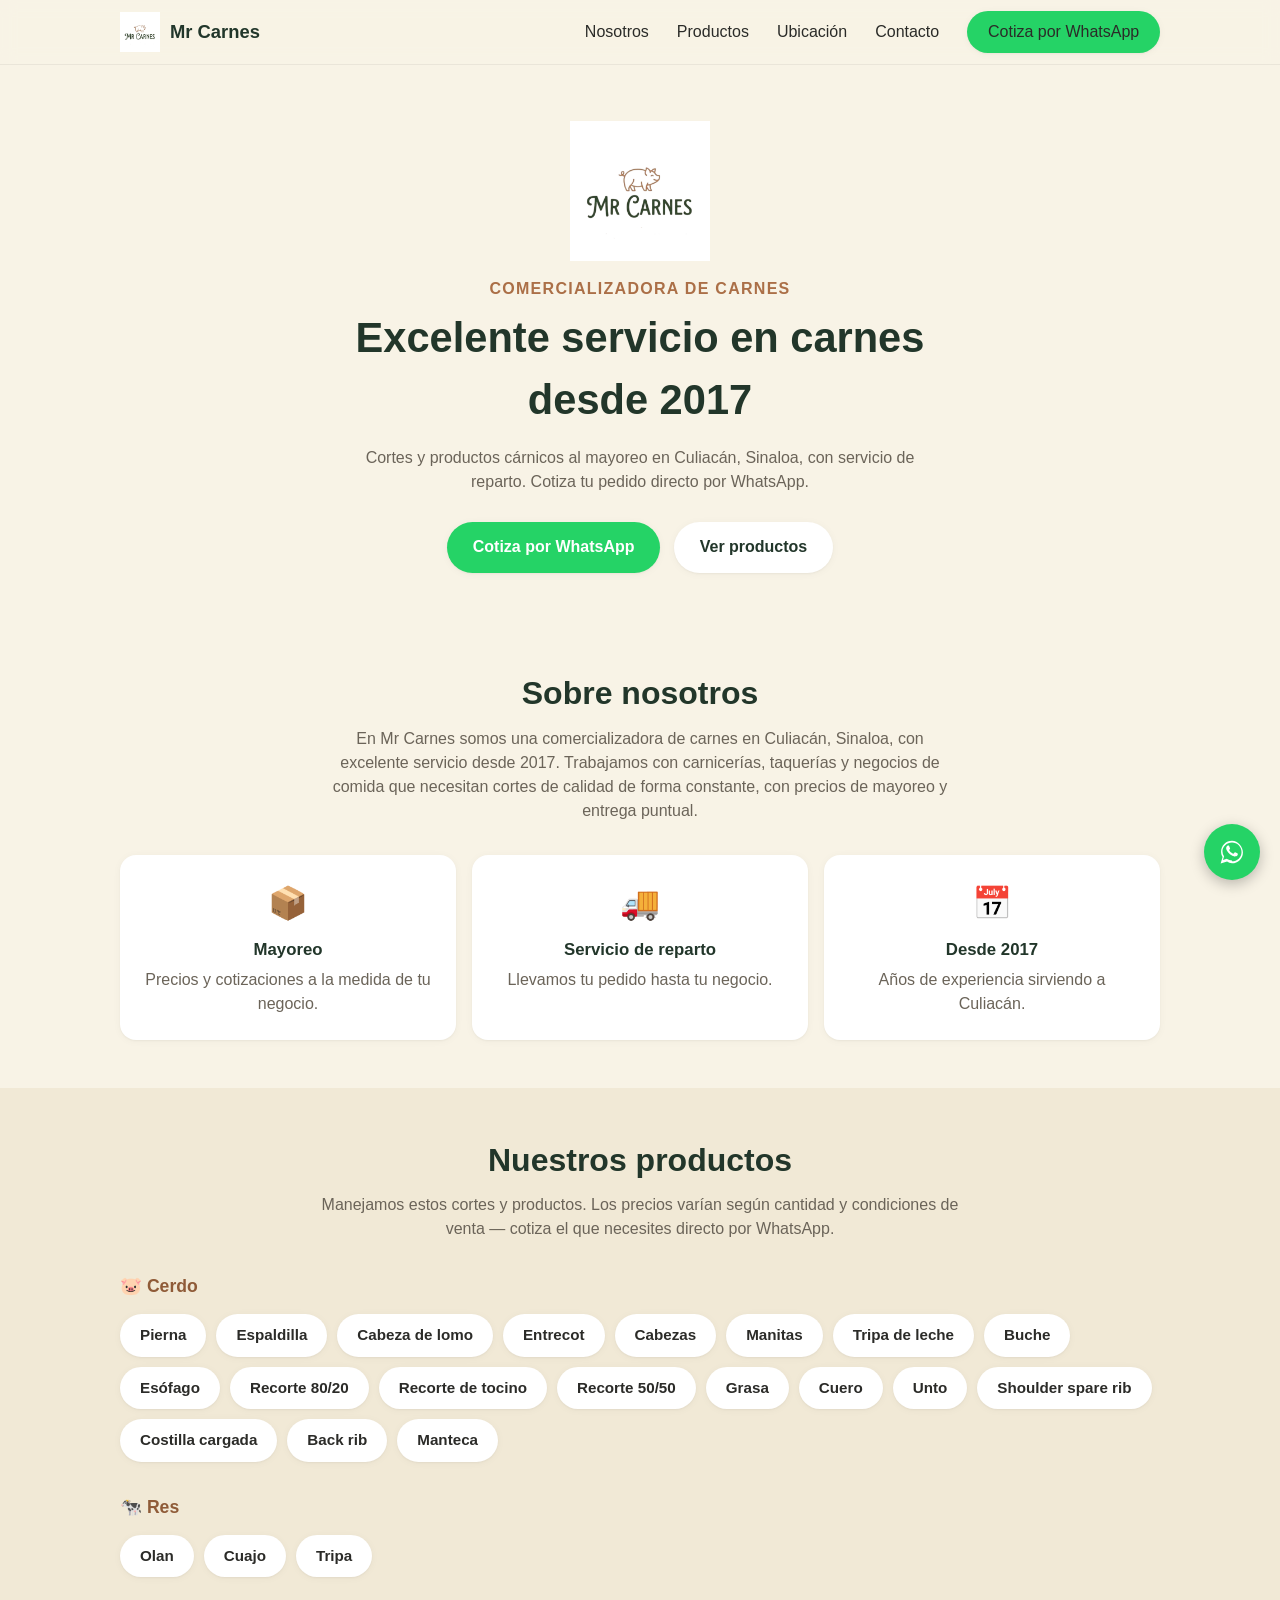
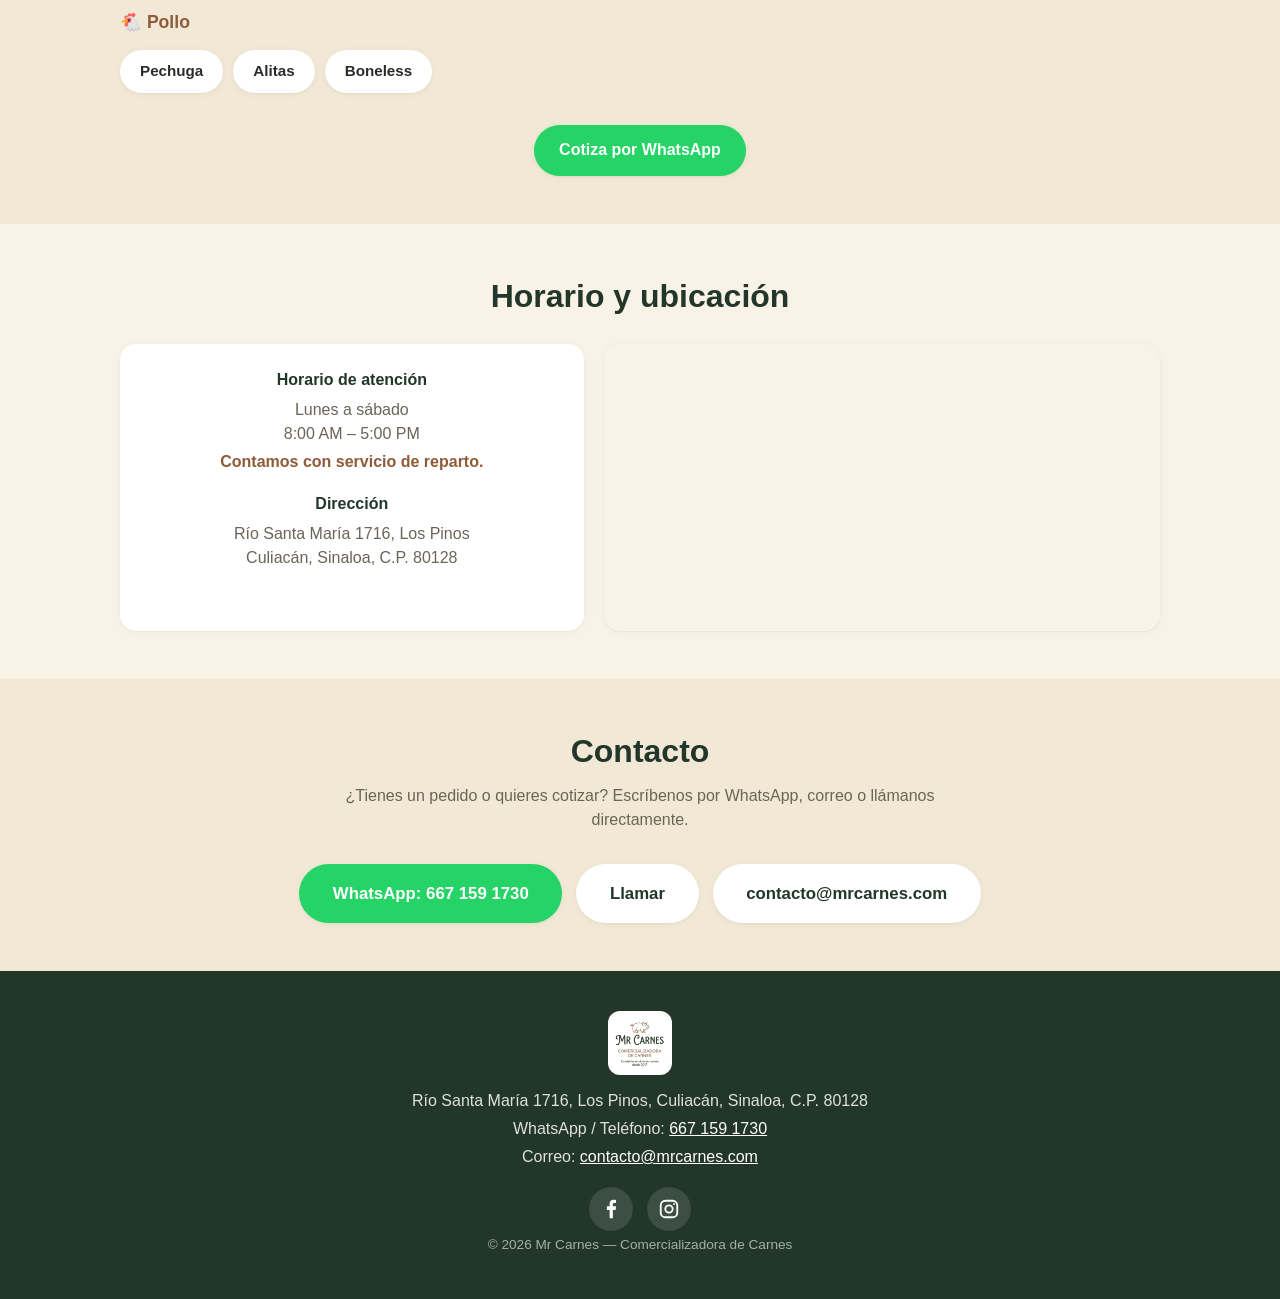
==== index.html @ e3004deb "Agrega iconos de Facebook e Instagram al pie de página Co-Authored-By: Claude Sonnet 5.5 <noreply@an" ====
<!DOCTYPE html>
<html lang="es">
<head>
<meta charset="UTF-8" />
<meta name="viewport" content="width=device-width, initial-scale=1.0" />
<title>Mr Carnes — Comercializadora de Carnes en Culiacán</title>
<meta name="description" content="Mr Carnes, comercializadora de carnes al mayoreo en Culiacán, Sinaloa. Cortes de calidad, servicio de reparto y cotización por WhatsApp desde 2017." />
<link rel="icon" type="image/png" href="assets/favicon.png" />
<link rel="stylesheet" href="styles.css" />
</head>
<body>

<a class="whatsapp-flotante" href="https://wa.me/526671591730?text=Hola%2C%20quiero%20cotizar%20productos%20de%20Mr%20Carnes" target="_blank" rel="noopener" aria-label="Cotizar por WhatsApp">
  <svg viewBox="0 0 32 32" width="28" height="28" fill="currentColor" aria-hidden="true"><path d="M16.001 3C9.11 3 3.5 8.611 3.5 15.5c0 2.31.635 4.47 1.737 6.322L3 29l7.36-2.19A12.44 12.44 0 0 0 16 28.999C22.891 29 28.5 23.39 28.5 16.5S22.891 3 16.001 3Zm0 22.6c-2.03 0-3.93-.56-5.556-1.53l-.398-.235-4.37 1.3 1.317-4.257-.26-.412a10.06 10.06 0 0 1-1.634-5.466C5.1 9.83 9.93 5 16.001 5c6.07 0 10.899 4.83 10.899 10.9 0 6.07-4.83 10.7-10.899 10.7Zm5.99-8.14c-.328-.164-1.94-.958-2.24-1.067-.301-.11-.52-.164-.739.164-.219.328-.848 1.066-1.04 1.286-.191.219-.383.246-.71.082-.328-.164-1.386-.51-2.64-1.628-.976-.87-1.635-1.946-1.826-2.274-.191-.328-.02-.505.144-.668.148-.148.328-.383.492-.575.164-.191.219-.328.328-.547.11-.219.055-.41-.027-.575-.082-.164-.739-1.78-1.013-2.438-.267-.64-.539-.554-.739-.564l-.629-.011c-.219 0-.575.082-.876.41-.301.328-1.15 1.124-1.15 2.74 0 1.615 1.177 3.177 1.34 3.396.164.219 2.317 3.539 5.615 4.963.784.339 1.396.541 1.873.692.787.25 1.503.215 2.07.13.632-.094 1.94-.793 2.213-1.559.273-.766.273-1.422.191-1.559-.082-.137-.301-.219-.629-.383Z"/></svg>
</a>

<header class="encabezado">
  <div class="contenedor encabezado-interior">
    <a href="#inicio" class="marca">
      <img src="assets/logo.png" alt="Mr Carnes" class="marca-logo" />
      <span class="marca-texto">Mr Carnes</span>
    </a>
    <button class="menu-boton" id="menuBoton" aria-label="Abrir menú" aria-expanded="false">
      <span></span><span></span><span></span>
    </button>
    <nav class="nav" id="nav">
      <a href="#nosotros">Nosotros</a>
      <a href="#productos">Productos</a>
      <a href="#ubicacion">Ubicación</a>
      <a href="#contacto">Contacto</a>
      <a href="https://wa.me/526671591730?text=Hola%2C%20quiero%20cotizar%20productos%20de%20Mr%20Carnes" target="_blank" rel="noopener" class="boton boton-whatsapp nav-cta">Cotiza por WhatsApp</a>
    </nav>
  </div>
</header>

<main>

  <section id="inicio" class="hero">
    <div class="contenedor hero-interior">
      <img src="assets/logo.png" alt="Mr Carnes — Comercializadora de Carnes" class="hero-logo" />
      <p class="hero-tagline">Comercializadora de Carnes</p>
      <h1>Excelente servicio en carnes desde 2017</h1>
      <p class="hero-descripcion">Cortes y productos cárnicos al mayoreo en Culiacán, Sinaloa, con servicio de reparto. Cotiza tu pedido directo por WhatsApp.</p>
      <div class="hero-botones">
        <a href="https://wa.me/526671591730?text=Hola%2C%20quiero%20cotizar%20productos%20de%20Mr%20Carnes" target="_blank" rel="noopener" class="boton boton-whatsapp">Cotiza por WhatsApp</a>
        <a href="#productos" class="boton boton-secundario">Ver productos</a>
      </div>
    </div>
  </section>

  <section id="nosotros" class="seccion">
    <div class="contenedor">
      <h2>Sobre nosotros</h2>
      <p class="seccion-texto">
        En Mr Carnes somos una comercializadora de carnes en Culiacán, Sinaloa, con
        excelente servicio desde 2017. Trabajamos con carnicerías, taquerías y negocios
        de comida que necesitan cortes de calidad de forma constante, con precios de
        mayoreo y entrega puntual.
      </p>
      <div class="tarjetas-destacadas">
        <div class="tarjeta">
          <span class="tarjeta-icono">📦</span>
          <h3>Mayoreo</h3>
          <p>Precios y cotizaciones a la medida de tu negocio.</p>
        </div>
        <div class="tarjeta">
          <span class="tarjeta-icono">🚚</span>
          <h3>Servicio de reparto</h3>
          <p>Llevamos tu pedido hasta tu negocio.</p>
        </div>
        <div class="tarjeta">
          <span class="tarjeta-icono">📅</span>
          <h3>Desde 2017</h3>
          <p>Años de experiencia sirviendo a Culiacán.</p>
        </div>
      </div>
    </div>
  </section>

  <section id="productos" class="seccion seccion-alterna">
    <div class="contenedor">
      <h2>Nuestros productos</h2>
      <p class="seccion-texto">
        Manejamos estos cortes y productos. Los precios varían según cantidad y
        condiciones de venta — cotiza el que necesites directo por WhatsApp.
      </p>
      <div class="categoria-productos">
        <h3 class="categoria-titulo">🐷 Cerdo</h3>
        <div class="grid-productos">
          <!-- Lista editable: agrega o quita un .producto por cada corte -->
          <div class="producto">Pierna</div>
          <div class="producto">Espaldilla</div>
          <div class="producto">Cabeza de lomo</div>
          <div class="producto">Entrecot</div>
          <div class="producto">Cabezas</div>
          <div class="producto">Manitas</div>
          <div class="producto">Tripa de leche</div>
          <div class="producto">Buche</div>
          <div class="producto">Esófago</div>
          <div class="producto">Recorte 80/20</div>
          <div class="producto">Recorte de tocino</div>
          <div class="producto">Recorte 50/50</div>
          <div class="producto">Grasa</div>
          <div class="producto">Cuero</div>
          <div class="producto">Unto</div>
          <div class="producto">Shoulder spare rib</div>
          <div class="producto">Costilla cargada</div>
          <div class="producto">Back rib</div>
          <div class="producto">Manteca</div>
        </div>
      </div>

      <div class="categoria-productos">
        <h3 class="categoria-titulo">🐄 Res</h3>
        <div class="grid-productos">
          <div class="producto">Olan</div>
          <div class="producto">Cuajo</div>
          <div class="producto">Tripa</div>
        </div>
      </div>

      <div class="categoria-productos">
        <h3 class="categoria-titulo">🐔 Pollo</h3>
        <div class="grid-productos">
          <div class="producto">Pechuga</div>
          <div class="producto">Alitas</div>
          <div class="producto">Boneless</div>
        </div>
      </div>

      <div class="productos-cta">
        <a href="https://wa.me/526671591730?text=Hola%2C%20quiero%20cotizar%20productos%20de%20Mr%20Carnes" target="_blank" rel="noopener" class="boton boton-whatsapp">Cotiza por WhatsApp</a>
      </div>
    </div>
  </section>

  <section id="ubicacion" class="seccion">
    <div class="contenedor">
      <h2>Horario y ubicación</h2>
      <div class="ubicacion-grid">
        <div class="tarjeta ubicacion-info">
          <h3>Horario de atención</h3>
          <p>Lunes a sábado<br />8:00 AM – 5:00 PM</p>
          <p class="ubicacion-nota">Contamos con servicio de reparto.</p>
          <h3>Dirección</h3>
          <p>Río Santa María 1716, Los Pinos<br />Culiacán, Sinaloa, C.P. 80128</p>
        </div>
        <div class="ubicacion-mapa">
          <iframe
            title="Ubicación de Mr Carnes"
            src="https://www.google.com/maps?q=R%C3%ADo+Santa+Mar%C3%ADa+1716,+Los+Pinos,+Culiac%C3%A1n,+Sinaloa,+80128&output=embed"
            loading="lazy"
            referrerpolicy="no-referrer-when-downgrade">
          </iframe>
        </div>
      </div>
    </div>
  </section>

  <section id="contacto" class="seccion seccion-alterna seccion-contacto">
    <div class="contenedor contacto-interior">
      <h2>Contacto</h2>
      <p class="seccion-texto">¿Tienes un pedido o quieres cotizar? Escríbenos por WhatsApp, correo o llámanos directamente.</p>
      <div class="contacto-botones">
        <a href="https://wa.me/526671591730?text=Hola%2C%20quiero%20cotizar%20productos%20de%20Mr%20Carnes" target="_blank" rel="noopener" class="boton boton-whatsapp boton-grande">WhatsApp: 667 159 1730</a>
        <a href="tel:+526671591730" class="boton boton-secundario boton-grande">Llamar</a>
        <a href="mailto:contacto@mrcarnes.com" class="boton boton-secundario boton-grande">contacto@mrcarnes.com</a>
      </div>
    </div>
  </section>

</main>

<footer class="pie">
  <div class="contenedor pie-interior">
    <img src="assets/logo-fondo.png" alt="Mr Carnes" class="pie-logo" />
    <p>Río Santa María 1716, Los Pinos, Culiacán, Sinaloa, C.P. 80128</p>
    <p>WhatsApp / Teléfono: <a href="tel:+526671591730">667 159 1730</a></p>
    <p>Correo: <a href="mailto:contacto@mrcarnes.com">contacto@mrcarnes.com</a></p>
    <div class="pie-redes">
      <a href="https://www.facebook.com/mrcarnesmx" target="_blank" rel="noopener" aria-label="Facebook de Mr Carnes">
        <svg viewBox="0 0 24 24" width="22" height="22" fill="currentColor" aria-hidden="true"><path d="M14 9V7c0-1 .3-1.5 1.7-1.5H17.5V2.2C17 2.1 16 2 14.8 2 12.2 2 10.5 3.6 10.5 6.4V9H7.5v4h3v9H14v-9h3l.5-4H14Z"/></svg>
      </a>
      <a href="https://www.instagram.com/mr.carnes.mx/" target="_blank" rel="noopener" aria-label="Instagram de Mr Carnes">
        <svg viewBox="0 0 24 24" width="22" height="22" fill="none" stroke="currentColor" stroke-width="2" stroke-linecap="round" stroke-linejoin="round" aria-hidden="true"><rect x="3" y="3" width="18" height="18" rx="5"/><circle cx="12" cy="12" r="4"/><circle cx="17.5" cy="6.5" r="1" fill="currentColor" stroke="none"/></svg>
      </a>
    </div>
    <p class="pie-copyright">&copy; <span id="anioActual"></span> Mr Carnes — Comercializadora de Carnes</p>
  </div>
</footer>

<script src="script.js"></script>
</body>
</html>
---- styles.css ----
:root {
  --verde: #2f4a3a;
  --verde-oscuro: #22362a;
  --terracota: #ab6f47;
  --terracota-oscuro: #8f5b38;
  --crema: #f8f3e6;
  --crema-alterna: #f1e9d6;
  --texto: #2b2b28;
  --texto-suave: #6b6459;
  --blanco: #ffffff;
  --whatsapp: #25d366;
  --whatsapp-oscuro: #1da851;
  --sombra: 0 1px 2px rgba(0, 0, 0, 0.04), 0 1px 8px rgba(0, 0, 0, 0.04);
  --radio: 16px;
}

* {
  box-sizing: border-box;
}

html {
  scroll-behavior: smooth;
}

body {
  margin: 0;
  font-family: -apple-system, BlinkMacSystemFont, "Segoe UI", Roboto, Helvetica, Arial, sans-serif;
  color: var(--texto);
  background: var(--crema);
  line-height: 1.5;
}

img {
  max-width: 100%;
  display: block;
}

a {
  color: inherit;
}

.contenedor {
  width: 100%;
  max-width: 1080px;
  margin: 0 auto;
  padding: 0 20px;
}

h1, h2, h3 {
  margin: 0 0 0.5em;
  color: var(--verde-oscuro);
}

h2 {
  font-size: 1.6rem;
  text-align: center;
  margin-bottom: 0.3em;
}

.seccion-texto {
  text-align: center;
  max-width: 640px;
  margin: 0 auto 2rem;
  color: var(--texto-suave);
}

.boton {
  display: inline-block;
  padding: 0.85em 1.6em;
  border-radius: 999px;
  font-weight: 600;
  text-decoration: none;
  transition: transform 0.15s ease, box-shadow 0.15s ease;
  border: none;
  cursor: pointer;
}

.boton:hover {
  transform: translateY(-1px);
}

.boton-whatsapp {
  background: var(--whatsapp);
  color: var(--blanco);
  box-shadow: var(--sombra);
}

.boton-whatsapp:hover {
  background: var(--whatsapp-oscuro);
}

.boton-secundario {
  background: var(--blanco);
  color: var(--verde-oscuro);
  box-shadow: var(--sombra);
}

.boton-grande {
  padding: 1em 2em;
  font-size: 1.05rem;
}

/* Encabezado */

.encabezado {
  position: sticky;
  top: 0;
  z-index: 100;
  background: rgba(248, 243, 230, 0.92);
  backdrop-filter: saturate(180%) blur(8px);
  border-bottom: 1px solid rgba(0, 0, 0, 0.06);
}

.encabezado-interior {
  display: flex;
  align-items: center;
  justify-content: space-between;
  height: 64px;
}

.marca {
  display: flex;
  align-items: center;
  gap: 10px;
  text-decoration: none;
}

.marca-logo {
  height: 40px;
  width: 40px;
  object-fit: contain;
}

.marca-texto {
  font-weight: 700;
  font-size: 1.15rem;
  color: var(--verde-oscuro);
}

.nav {
  display: none;
  align-items: center;
  gap: 28px;
}

.nav a {
  text-decoration: none;
  color: var(--texto);
  font-weight: 500;
}

.nav a:hover {
  color: var(--terracota);
}

.nav-cta {
  padding: 0.55em 1.3em;
}

.menu-boton {
  display: flex;
  flex-direction: column;
  justify-content: center;
  gap: 5px;
  width: 40px;
  height: 40px;
  background: none;
  border: none;
  cursor: pointer;
}

.menu-boton span {
  display: block;
  height: 2px;
  background: var(--verde-oscuro);
  border-radius: 2px;
}

.nav.abierto {
  display: flex;
  flex-direction: column;
  align-items: flex-start;
  gap: 18px;
  position: absolute;
  top: 64px;
  left: 0;
  right: 0;
  background: var(--crema);
  padding: 20px;
  box-shadow: var(--sombra);
}

/* Hero */

.hero {
  padding: 56px 0 48px;
  text-align: center;
}

.hero-logo {
  width: 140px;
  height: 140px;
  object-fit: contain;
  margin: 0 auto 16px;
}

.hero-tagline {
  text-transform: uppercase;
  letter-spacing: 0.08em;
  color: var(--terracota);
  font-weight: 700;
  margin: 0 0 6px;
}

.hero h1 {
  font-size: 1.9rem;
  max-width: 620px;
  margin: 0 auto 14px;
}

.hero-descripcion {
  max-width: 560px;
  margin: 0 auto 28px;
  color: var(--texto-suave);
}

.hero-botones {
  display: flex;
  flex-wrap: wrap;
  gap: 14px;
  justify-content: center;
}

/* Secciones generales */

.seccion {
  padding: 48px 0;
}

.seccion-alterna {
  background: var(--crema-alterna);
}

.tarjetas-destacadas {
  display: grid;
  grid-template-columns: 1fr;
  gap: 16px;
  margin-top: 32px;
}

.tarjeta {
  background: var(--blanco);
  border-radius: var(--radio);
  box-shadow: var(--sombra);
  border: none;
  padding: 24px;
  text-align: center;
}

.tarjeta-icono {
  font-size: 2rem;
  display: block;
  margin-bottom: 10px;
}

.tarjeta h3 {
  font-size: 1.05rem;
  margin-bottom: 6px;
}

.tarjeta p {
  color: var(--texto-suave);
  margin: 0;
}

/* Productos */

.categoria-productos {
  margin-bottom: 32px;
}

.categoria-productos:last-of-type {
  margin-bottom: 0;
}

.categoria-titulo {
  font-size: 1.1rem;
  color: var(--terracota-oscuro);
  margin-bottom: 14px;
}

.grid-productos {
  display: flex;
  flex-wrap: wrap;
  gap: 10px;
}

.producto {
  background: var(--blanco);
  border-radius: 999px;
  box-shadow: var(--sombra);
  border: none;
  padding: 10px 20px;
  font-weight: 600;
  font-size: 0.95rem;
}

.productos-cta {
  text-align: center;
  margin-top: 32px;
}

/* Ubicación */

.ubicacion-grid {
  display: grid;
  grid-template-columns: 1fr;
  gap: 20px;
  margin-top: 24px;
}

.ubicacion-info h3 {
  font-size: 1rem;
  margin-top: 18px;
}

.ubicacion-info h3:first-child {
  margin-top: 0;
}

.ubicacion-info p {
  margin: 0 0 4px;
  color: var(--texto-suave);
}

.ubicacion-nota {
  color: var(--terracota-oscuro) !important;
  font-weight: 600;
}

.ubicacion-mapa {
  border-radius: var(--radio);
  overflow: hidden;
  box-shadow: var(--sombra);
  min-height: 280px;
}

.ubicacion-mapa iframe {
  width: 100%;
  height: 100%;
  min-height: 280px;
  border: 0;
}

/* Contacto */

.seccion-contacto {
  text-align: center;
}

.contacto-botones {
  display: flex;
  flex-wrap: wrap;
  gap: 14px;
  justify-content: center;
  margin-top: 24px;
}

/* Pie */

.pie {
  background: var(--verde-oscuro);
  color: rgba(255, 255, 255, 0.85);
  padding: 40px 0;
  text-align: center;
}

.pie-interior p {
  margin: 4px 0;
}

.pie-logo {
  width: 64px;
  height: 64px;
  object-fit: contain;
  margin: 0 auto 14px;
  border-radius: 12px;
}

.pie a {
  color: var(--blanco);
  text-decoration: underline;
}

.pie-redes {
  display: flex;
  justify-content: center;
  gap: 14px;
  margin: 18px 0 4px;
}

.pie .pie-redes a {
  width: 44px;
  height: 44px;
  border-radius: 50%;
  background: rgba(255, 255, 255, 0.12);
  display: flex;
  align-items: center;
  justify-content: center;
  text-decoration: none;
  transition: background 0.15s ease;
}

.pie .pie-redes a:hover {
  background: rgba(255, 255, 255, 0.24);
}

.pie-copyright {
  margin-top: 16px;
  font-size: 0.85rem;
  color: rgba(255, 255, 255, 0.6);
}

/* Botón flotante de WhatsApp */

.whatsapp-flotante {
  position: fixed;
  right: 20px;
  bottom: 20px;
  z-index: 200;
  width: 56px;
  height: 56px;
  border-radius: 50%;
  background: var(--whatsapp);
  color: var(--blanco);
  display: flex;
  align-items: center;
  justify-content: center;
  box-shadow: 0 4px 14px rgba(0, 0, 0, 0.25);
  text-decoration: none;
}

.whatsapp-flotante:hover {
  background: var(--whatsapp-oscuro);
}

/* Escritorio */

@media (min-width: 860px) {
  .nav {
    display: flex;
  }

  .menu-boton {
    display: none;
  }

  h2 {
    font-size: 2rem;
  }

  .hero h1 {
    font-size: 2.6rem;
  }

  .tarjetas-destacadas {
    grid-template-columns: repeat(3, 1fr);
  }

  .ubicacion-grid {
    grid-template-columns: 1fr 1.2fr;
    align-items: stretch;
  }

  .ubicacion-mapa {
    min-height: 100%;
  }
}
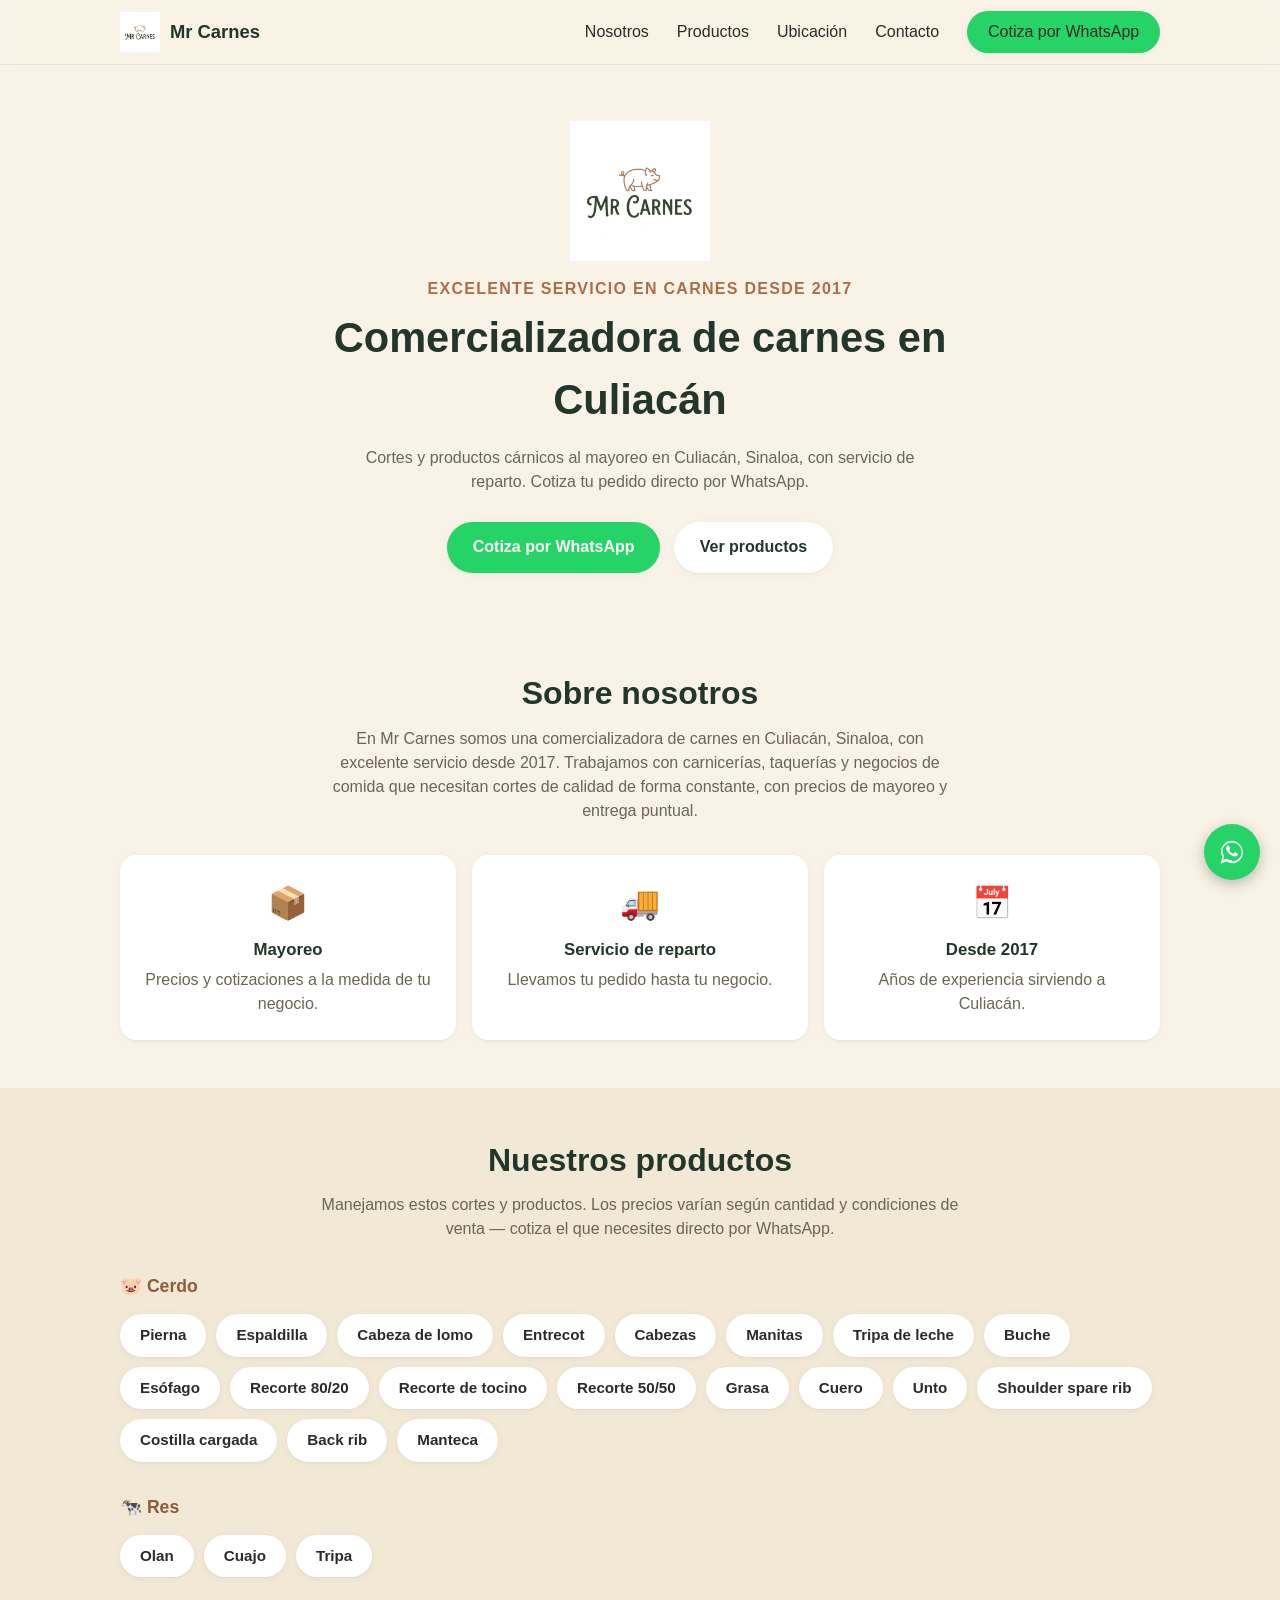
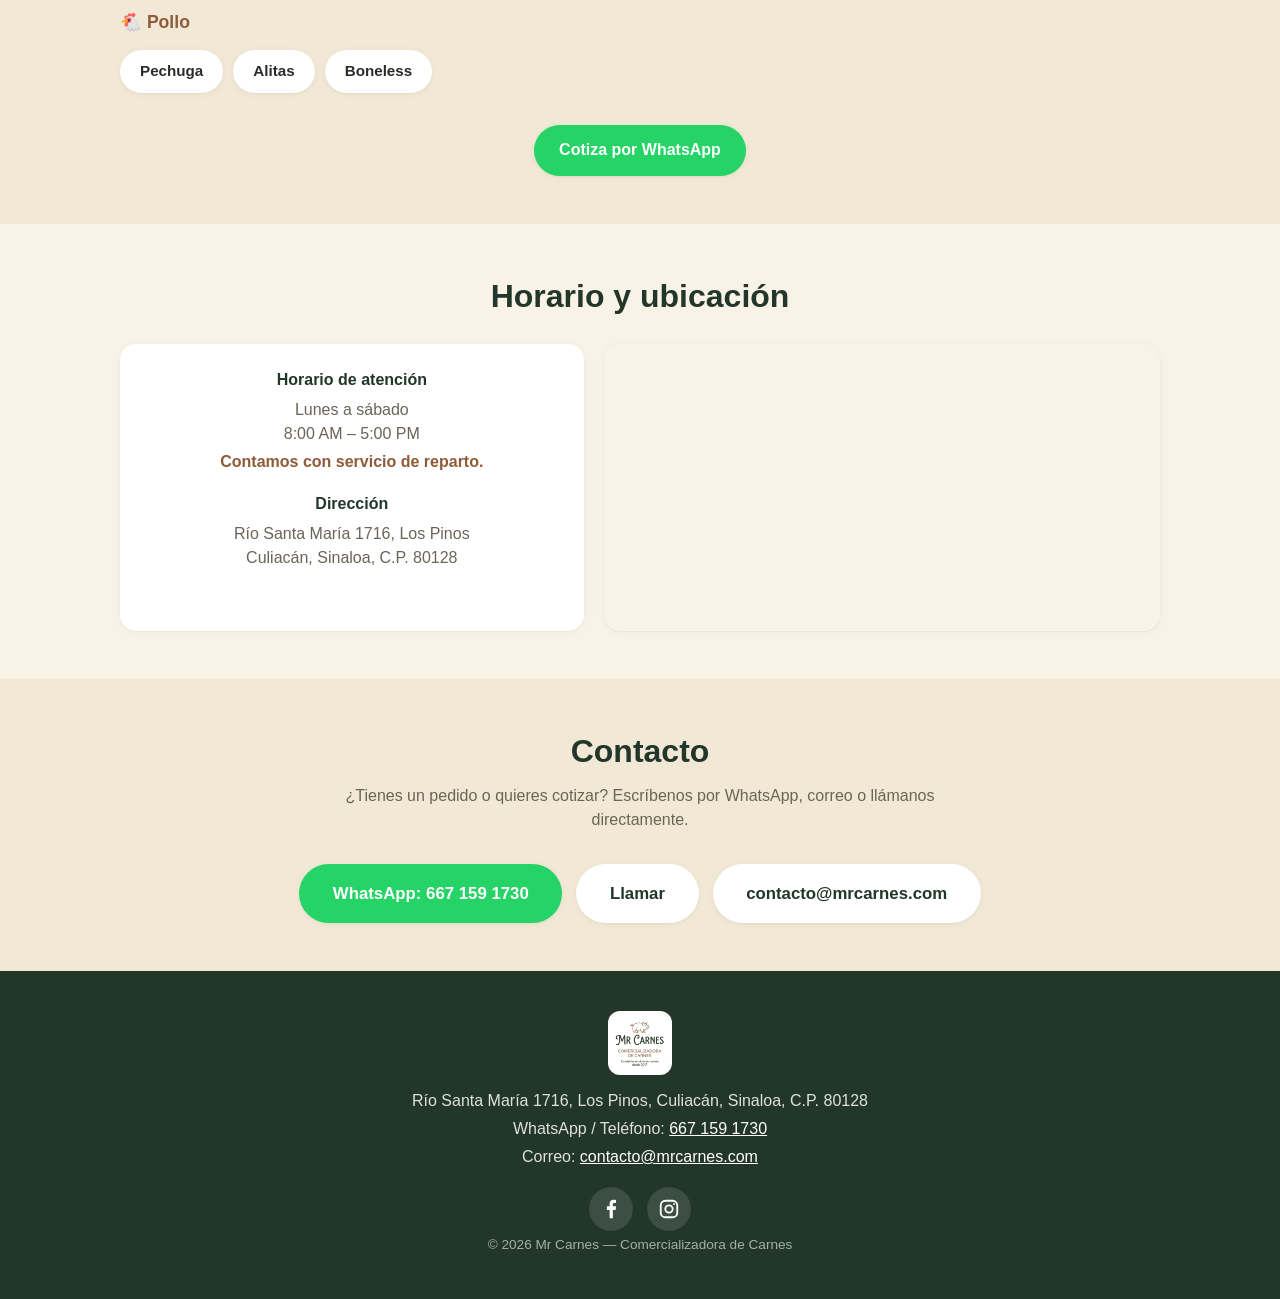
==== commit f8b967cf: "Cambia el título principal a "Comercializadora de carnes en Culiacán" Co-Authored-By: Claude Sonnet " ====
--- a/index.html
+++ b/index.html
@@ -3,9 +3,48 @@
 <head>
 <meta charset="UTF-8" />
 <meta name="viewport" content="width=device-width, initial-scale=1.0" />
-<title>Mr Carnes — Comercializadora de Carnes en Culiacán</title>
-<meta name="description" content="Mr Carnes, comercializadora de carnes al mayoreo en Culiacán, Sinaloa. Cortes de calidad, servicio de reparto y cotización por WhatsApp desde 2017." />
+<title>Carnes al mayoreo en Culiacán | Mr Carnes — Cerdo, Res y Pollo</title>
+<meta name="description" content="Mr Carnes, comercializadora de carnes al mayoreo en Culiacán, Sinaloa. Cerdo, res y pollo con servicio de reparto. Cotiza por WhatsApp. Desde 2017." />
+<link rel="canonical" href="https://mrcarnes.com/" />
 <link rel="icon" type="image/png" href="assets/favicon.png" />
+<meta property="og:type" content="website" />
+<meta property="og:locale" content="es_MX" />
+<meta property="og:site_name" content="Mr Carnes" />
+<meta property="og:title" content="Mr Carnes — Carnes al mayoreo en Culiacán" />
+<meta property="og:description" content="Cerdo, res y pollo al mayoreo con servicio de reparto. Cotiza por WhatsApp. Excelente servicio en carnes desde 2017." />
+<meta property="og:url" content="https://mrcarnes.com/" />
+<meta property="og:image" content="https://mrcarnes.com/assets/logo-fondo.png" />
+<script type="application/ld+json">
+{
+  "@context": "https://schema.org",
+  "@type": "LocalBusiness",
+  "name": "Mr Carnes",
+  "description": "Comercializadora de carnes al mayoreo en Culiacán, Sinaloa. Cerdo, res y pollo con servicio de reparto.",
+  "url": "https://mrcarnes.com/",
+  "image": "https://mrcarnes.com/assets/logo-fondo.png",
+  "telephone": "+526671591730",
+  "foundingDate": "2017",
+  "address": {
+    "@type": "PostalAddress",
+    "streetAddress": "Río Santa María 1716, Los Pinos",
+    "addressLocality": "Culiacán",
+    "addressRegion": "Sinaloa",
+    "postalCode": "80128",
+    "addressCountry": "MX"
+  },
+  "areaServed": { "@type": "City", "name": "Culiacán" },
+  "openingHoursSpecification": {
+    "@type": "OpeningHoursSpecification",
+    "dayOfWeek": ["Monday", "Tuesday", "Wednesday", "Thursday", "Friday", "Saturday"],
+    "opens": "08:00",
+    "closes": "17:00"
+  },
+  "sameAs": [
+    "https://www.facebook.com/mrcarnesmx",
+    "https://www.instagram.com/mr.carnes.mx/"
+  ]
+}
+</script>
 <link rel="stylesheet" href="styles.css" />
 </head>
 <body>
@@ -38,8 +77,8 @@
   <section id="inicio" class="hero">
     <div class="contenedor hero-interior">
       <img src="assets/logo.png" alt="Mr Carnes — Comercializadora de Carnes" class="hero-logo" />
-      <p class="hero-tagline">Comercializadora de Carnes</p>
-      <h1>Excelente servicio en carnes desde 2017</h1>
+      <p class="hero-tagline">Excelente servicio en carnes desde 2017</p>
+      <h1>Comercializadora de carnes en Culiacán</h1>
       <p class="hero-descripcion">Cortes y productos cárnicos al mayoreo en Culiacán, Sinaloa, con servicio de reparto. Cotiza tu pedido directo por WhatsApp.</p>
       <div class="hero-botones">
         <a href="https://wa.me/526671591730?text=Hola%2C%20quiero%20cotizar%20productos%20de%20Mr%20Carnes" target="_blank" rel="noopener" class="boton boton-whatsapp">Cotiza por WhatsApp</a>
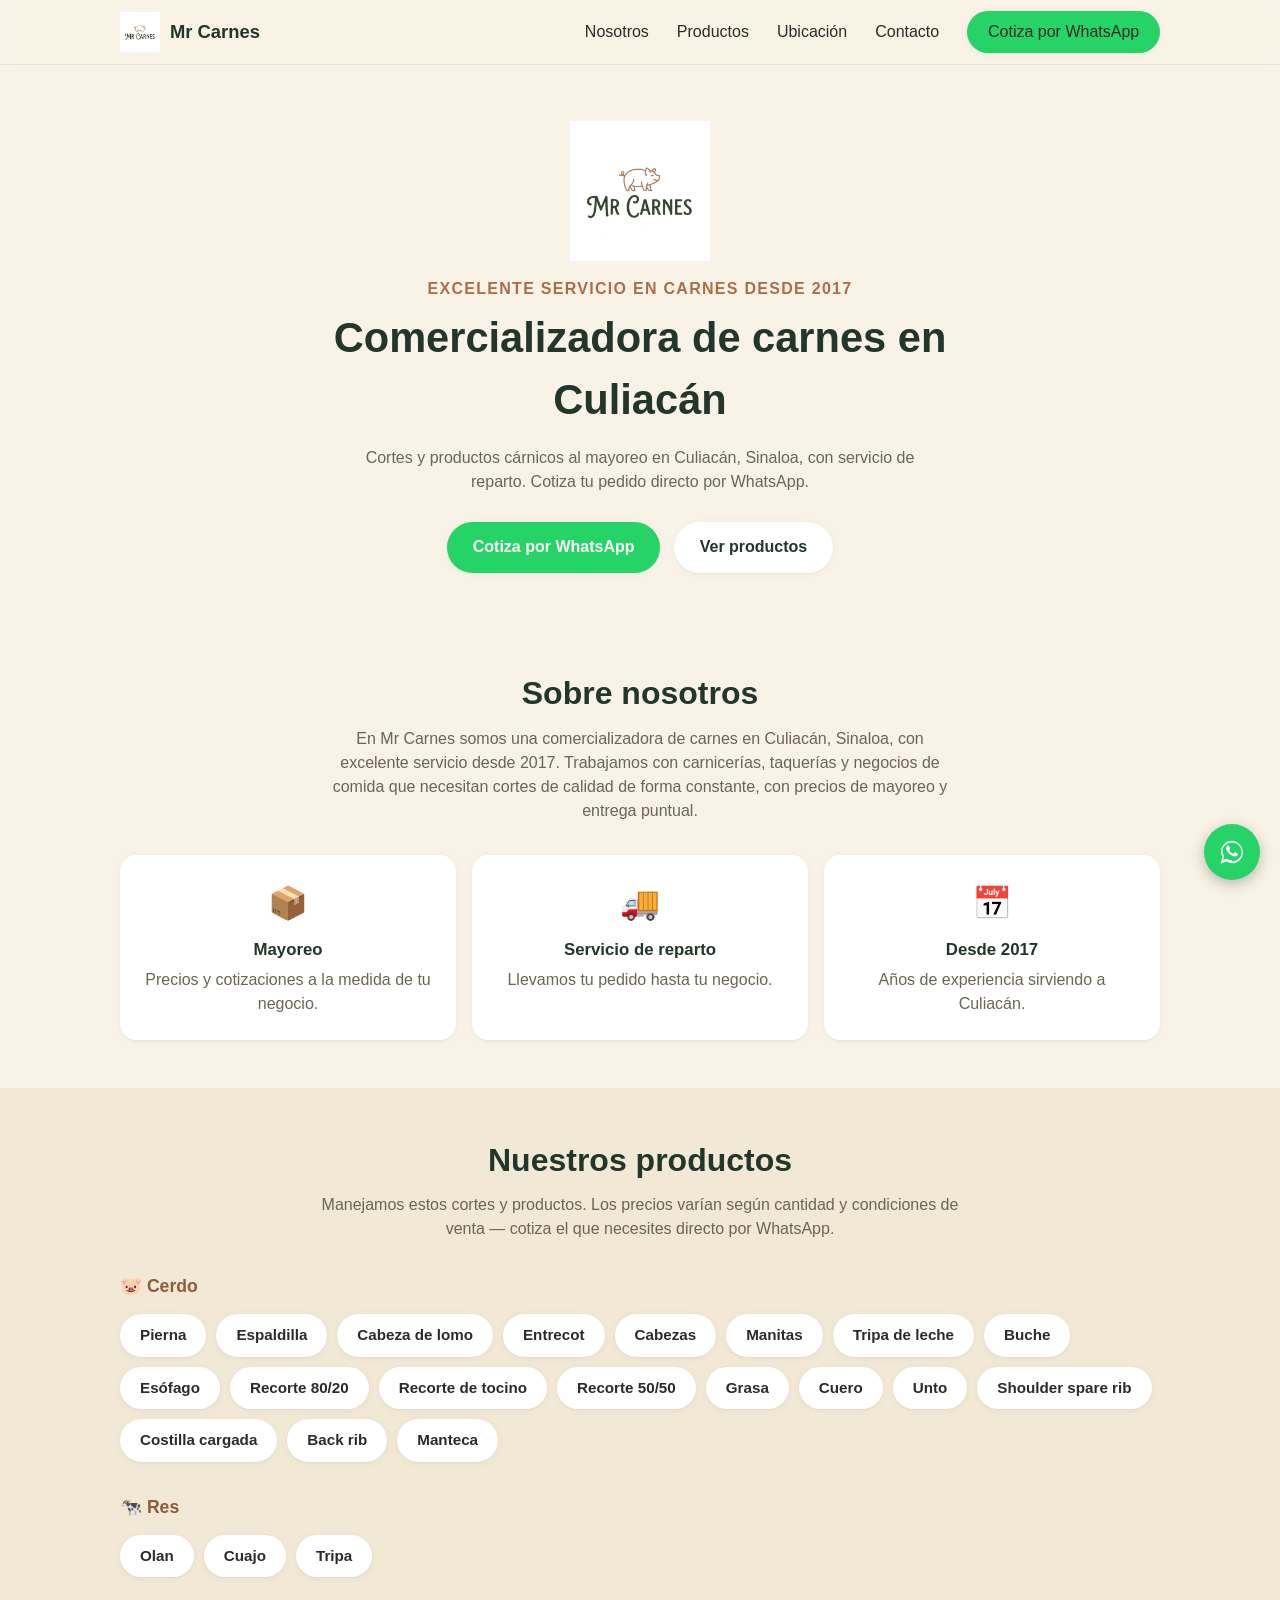
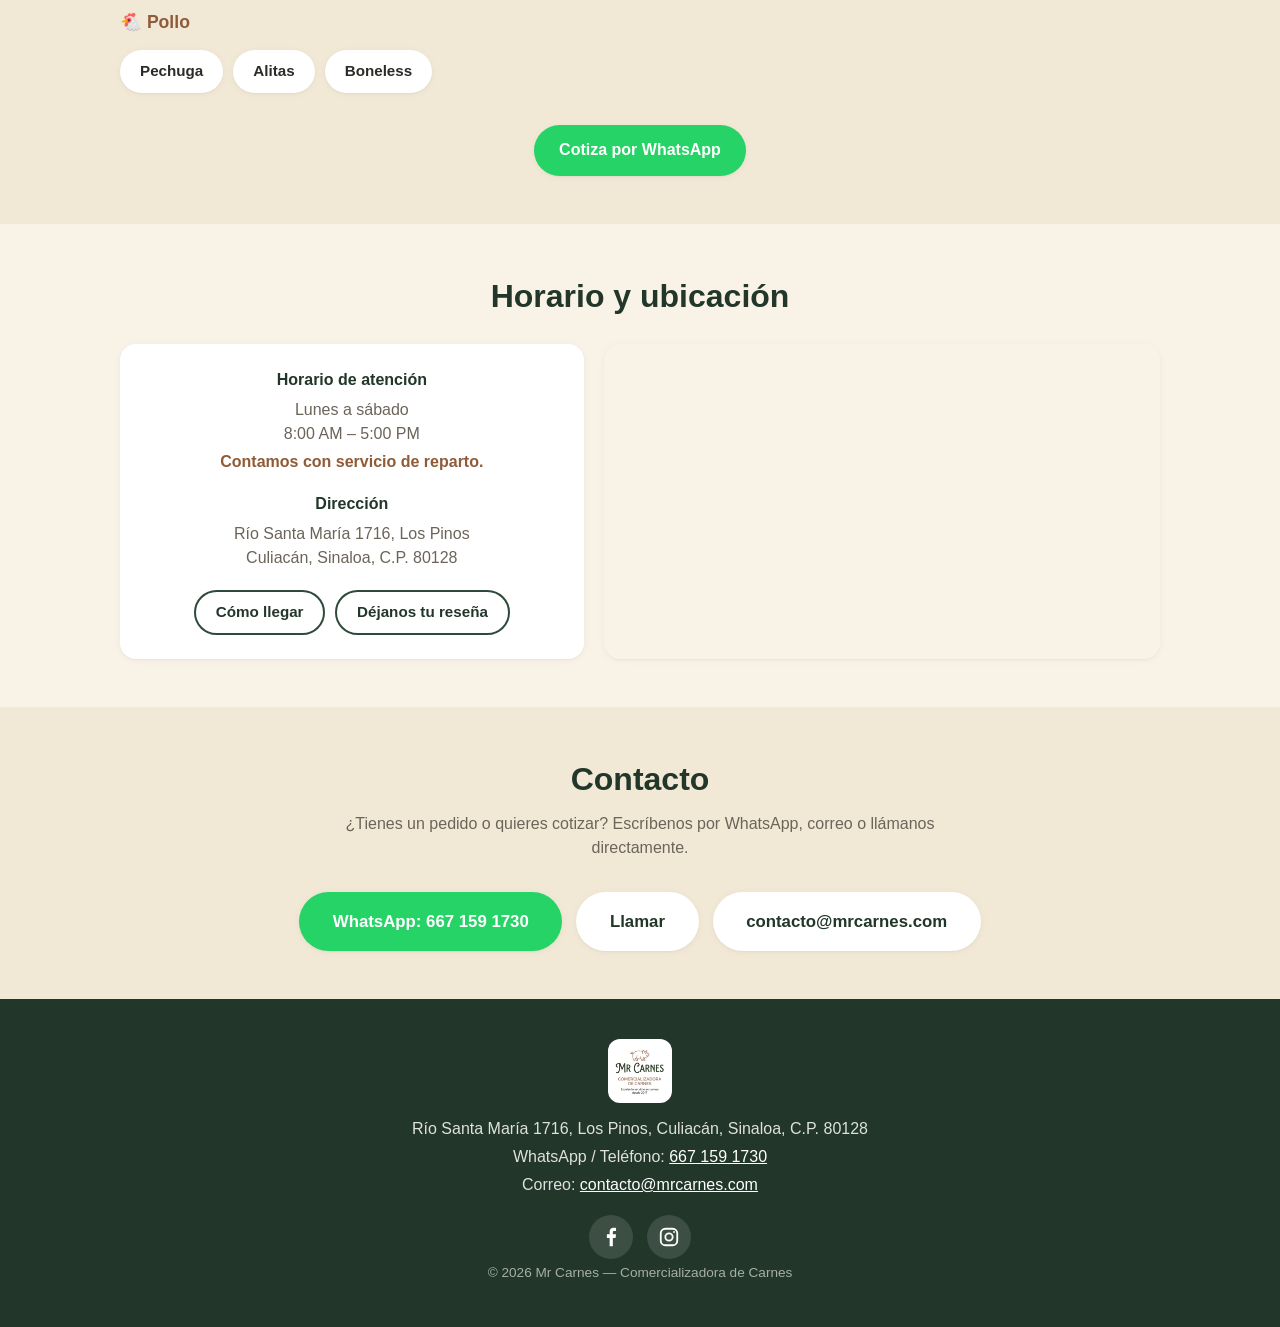
==== commit a79805e5: "Agrega botones "Cómo llegar" y "Déjanos tu reseña" y enlace al mapa en datos estructurados Co-Author" ====
--- a/index.html
+++ b/index.html
@@ -24,6 +24,7 @@
   "image": "https://mrcarnes.com/assets/logo-fondo.png",
   "telephone": "+526671591730",
   "foundingDate": "2017",
+  "hasMap": "https://www.google.com/maps/place/?q=place_id:ChIJV40PADTRvIYRp5NQW2xfBAs",
   "address": {
     "@type": "PostalAddress",
     "streetAddress": "Río Santa María 1716, Los Pinos",
@@ -183,6 +184,10 @@
           <p class="ubicacion-nota">Contamos con servicio de reparto.</p>
           <h3>Dirección</h3>
           <p>Río Santa María 1716, Los Pinos<br />Culiacán, Sinaloa, C.P. 80128</p>
+          <div class="ubicacion-botones">
+            <a href="https://www.google.com/maps/dir/?api=1&amp;destination=Mr+Carnes+Culiac%C3%A1n&amp;destination_place_id=ChIJV40PADTRvIYRp5NQW2xfBAs" target="_blank" rel="noopener" class="boton boton-contorno">Cómo llegar</a>
+            <a href="https://g.page/r/CaeTUFtsXwQLECE/review" target="_blank" rel="noopener" class="boton boton-contorno">Déjanos tu reseña</a>
+          </div>
         </div>
         <div class="ubicacion-mapa">
           <iframe
--- a/styles.css
+++ b/styles.css
@@ -95,6 +95,19 @@
   box-shadow: var(--sombra);
 }
 
+.boton-contorno {
+  background: transparent;
+  color: var(--verde-oscuro);
+  border: 2px solid var(--verde);
+  padding: 0.6em 1.3em;
+  font-size: 0.95rem;
+}
+
+.boton-contorno:hover {
+  background: var(--verde);
+  color: var(--blanco);
+}
+
 .boton-grande {
   padding: 1em 2em;
   font-size: 1.05rem;
@@ -331,6 +344,14 @@
 .ubicacion-info p {
   margin: 0 0 4px;
   color: var(--texto-suave);
+}
+
+.ubicacion-botones {
+  display: flex;
+  flex-wrap: wrap;
+  gap: 10px;
+  justify-content: center;
+  margin-top: 20px;
 }
 
 .ubicacion-nota {
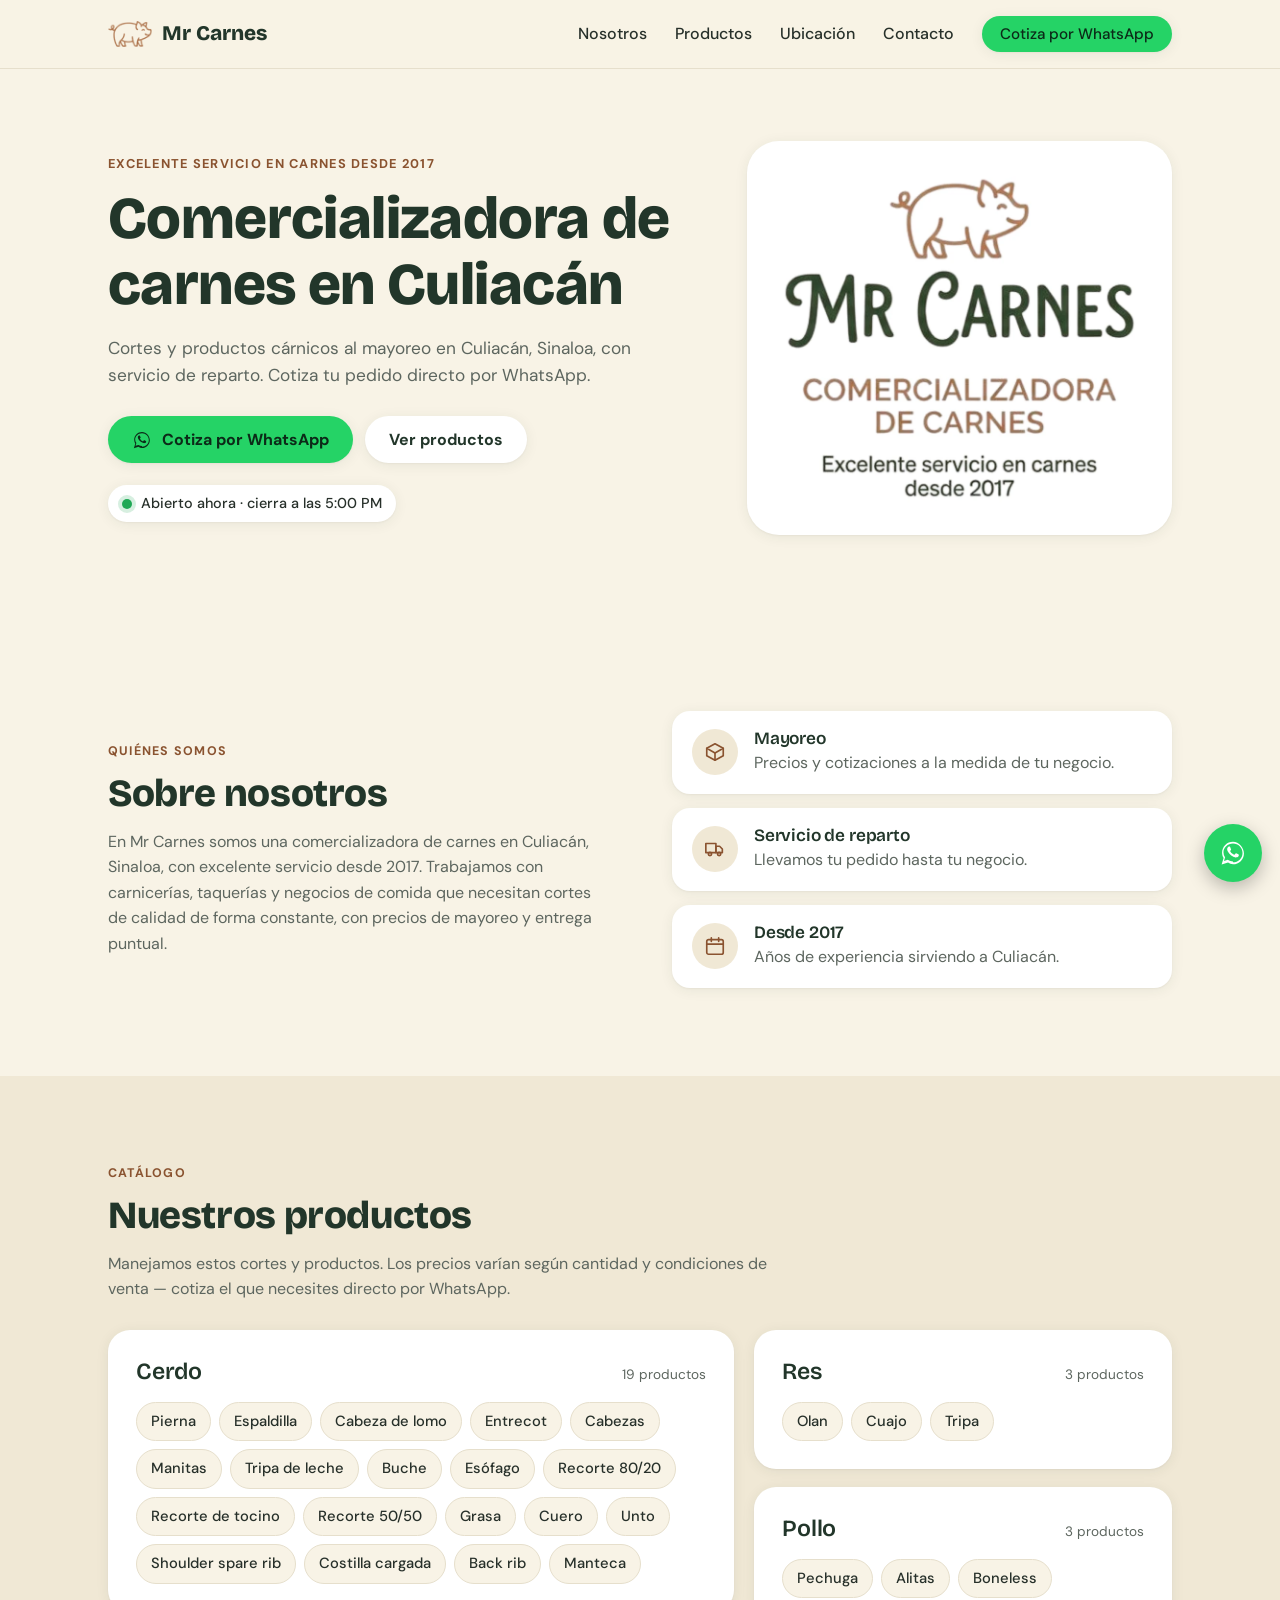
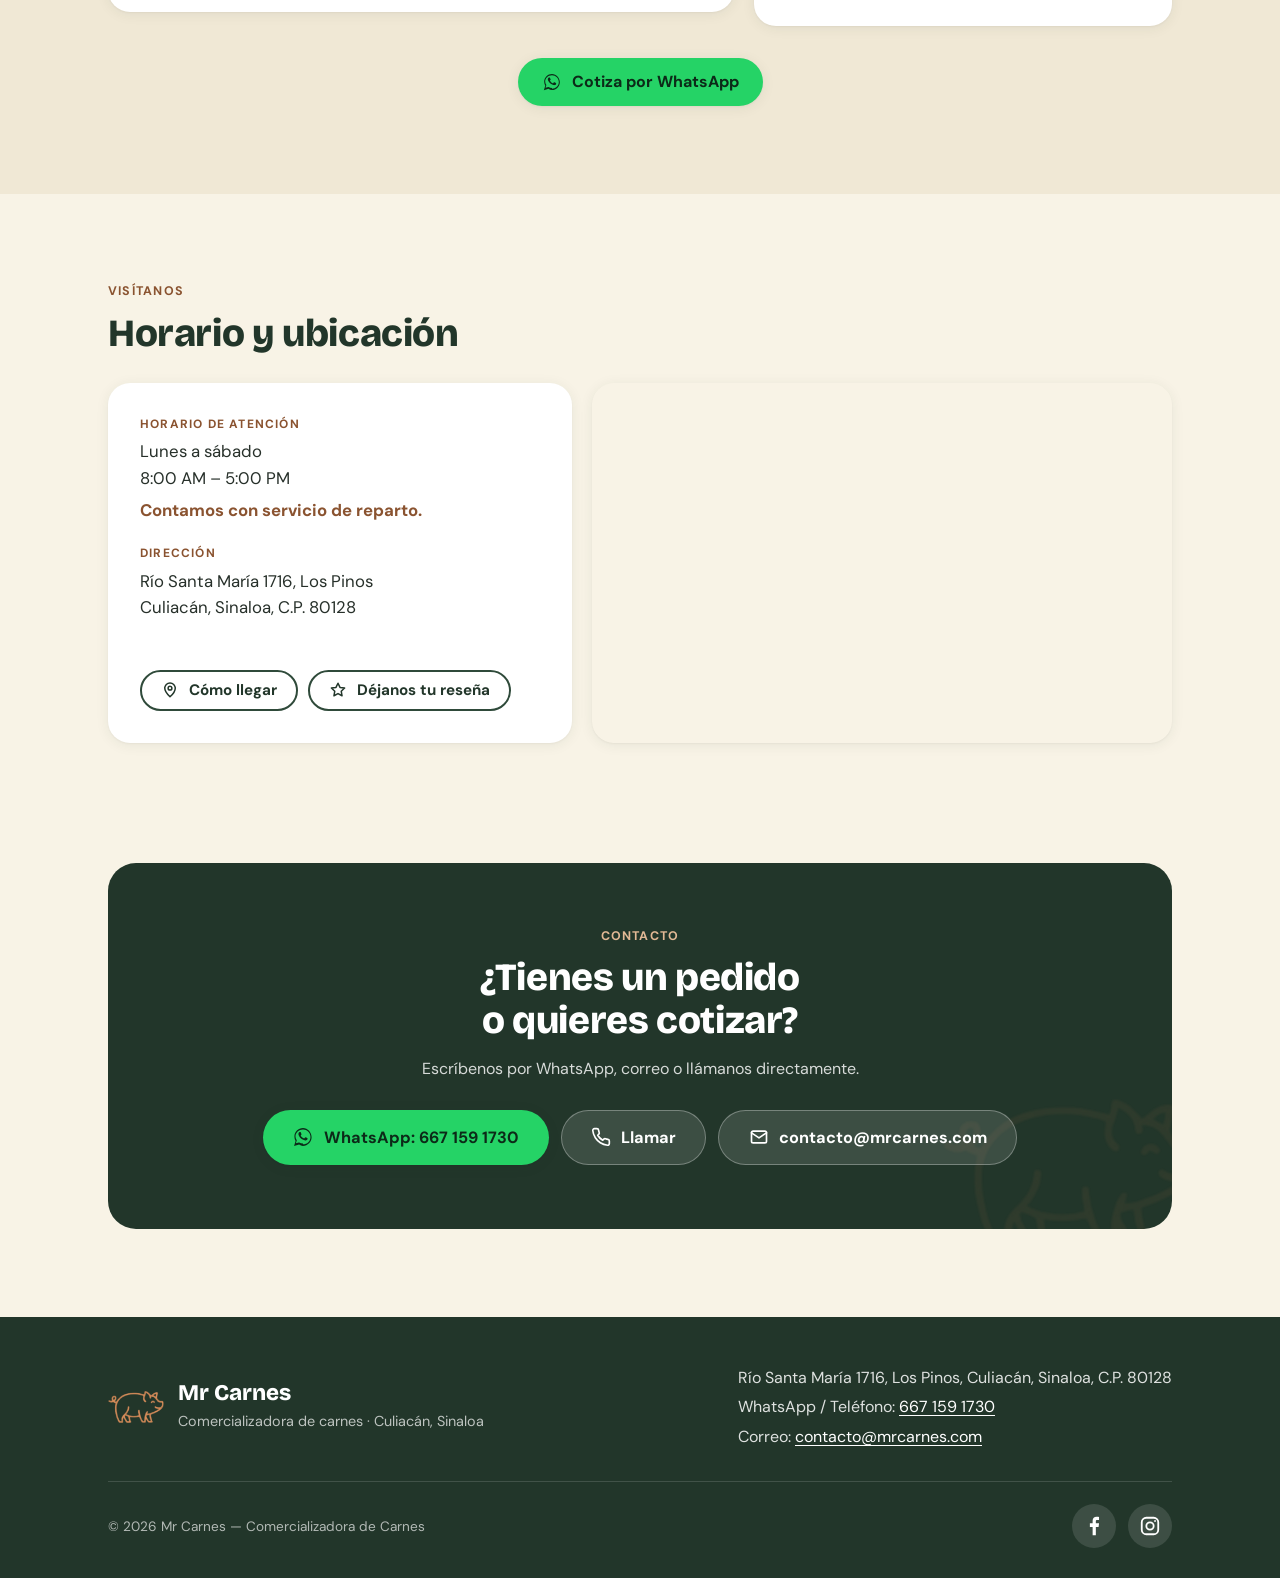
==== commit 3ce807ab: "Rediseña la interfaz de la página Nueva tipografía (Bricolage Grotesque y DM Sans), logo integrado e" ====
--- a/index.html
+++ b/index.html
@@ -5,6 +5,7 @@
 <meta name="viewport" content="width=device-width, initial-scale=1.0" />
 <title>Carnes al mayoreo en Culiacán | Mr Carnes — Cerdo, Res y Pollo</title>
 <meta name="description" content="Mr Carnes, comercializadora de carnes al mayoreo en Culiacán, Sinaloa. Cerdo, res y pollo con servicio de reparto. Cotiza por WhatsApp. Desde 2017." />
+<meta name="theme-color" content="#f8f3e6" />
 <link rel="canonical" href="https://mrcarnes.com/" />
 <link rel="icon" type="image/png" href="assets/favicon.png" />
 <meta property="og:type" content="website" />
@@ -42,28 +43,47 @@
   },
   "sameAs": [
     "https://www.facebook.com/mrcarnesmx",
-    "https://www.instagram.com/mr.carnes.mx/"
+    "https://www.instagram.com/mrcarnes.mx/"
   ]
 }
 </script>
+<link rel="preload" as="image" href="assets/logo-completo.webp" />
+<link rel="preconnect" href="https://fonts.googleapis.com" />
+<link rel="preconnect" href="https://fonts.gstatic.com" crossorigin />
+<link href="https://fonts.googleapis.com/css2?family=Bricolage+Grotesque:wght@600;800&family=DM+Sans:wght@400;500;700&display=swap" rel="stylesheet" />
 <link rel="stylesheet" href="styles.css" />
 </head>
 <body>
 
+<svg width="0" height="0" style="position:absolute" aria-hidden="true" focusable="false">
+  <defs>
+    <symbol id="i-wa" viewBox="0 0 32 32"><path d="M16.001 3C9.11 3 3.5 8.611 3.5 15.5c0 2.31.635 4.47 1.737 6.322L3 29l7.36-2.19A12.44 12.44 0 0 0 16 28.999C22.891 29 28.5 23.39 28.5 16.5S22.891 3 16.001 3Zm0 22.6c-2.03 0-3.93-.56-5.556-1.53l-.398-.235-4.37 1.3 1.317-4.257-.26-.412a10.06 10.06 0 0 1-1.634-5.466C5.1 9.83 9.93 5 16.001 5c6.07 0 10.899 4.83 10.899 10.9 0 6.07-4.83 10.7-10.899 10.7Zm5.99-8.14c-.328-.164-1.94-.958-2.24-1.067-.301-.11-.52-.164-.739.164-.219.328-.848 1.066-1.04 1.286-.191.219-.383.246-.71.082-.328-.164-1.386-.51-2.64-1.628-.976-.87-1.635-1.946-1.826-2.274-.191-.328-.02-.505.144-.668.148-.148.328-.383.492-.575.164-.191.219-.328.328-.547.11-.219.055-.41-.027-.575-.082-.164-.739-1.78-1.013-2.438-.267-.64-.539-.554-.739-.564l-.629-.011c-.219 0-.575.082-.876.41-.301.328-1.15 1.124-1.15 2.74 0 1.615 1.177 3.177 1.34 3.396.164.219 2.317 3.539 5.615 4.963.784.339 1.396.541 1.873.692.787.25 1.503.215 2.07.13.632-.094 1.94-.793 2.213-1.559.273-.766.273-1.422.191-1.559-.082-.137-.301-.219-.629-.383Z"/></symbol>
+    <symbol id="i-caja" viewBox="0 0 24 24"><path d="M21 8l-9-5-9 5 9 5 9-5z"/><path d="M3 8v8l9 5 9-5V8"/><path d="M12 13v8"/></symbol>
+    <symbol id="i-camion" viewBox="0 0 24 24"><path d="M2 6h11v10H2z"/><path d="M13 9h4l3 3v4h-7z"/><circle cx="6.5" cy="17.5" r="1.8"/><circle cx="16.5" cy="17.5" r="1.8"/></symbol>
+    <symbol id="i-calendario" viewBox="0 0 24 24"><rect x="3" y="5" width="18" height="16" rx="2"/><path d="M3 10h18M8 3v4M16 3v4"/></symbol>
+    <symbol id="i-telefono" viewBox="0 0 24 24"><path d="M22 16.92v3a2 2 0 0 1-2.18 2 19.79 19.79 0 0 1-8.63-3.07 19.5 19.5 0 0 1-6-6 19.79 19.79 0 0 1-3.07-8.67A2 2 0 0 1 4.11 2h3a2 2 0 0 1 2 1.72 12.84 12.84 0 0 0 .7 2.81 2 2 0 0 1-.45 2.11L8.09 9.91a16 16 0 0 0 6 6l1.27-1.27a2 2 0 0 1 2.11-.45 12.84 12.84 0 0 0 2.81.7A2 2 0 0 1 22 16.92z"/></symbol>
+    <symbol id="i-correo" viewBox="0 0 24 24"><rect x="3" y="5" width="18" height="14" rx="2"/><path d="m3 7 9 6 9-6"/></symbol>
+    <symbol id="i-ruta" viewBox="0 0 24 24"><path d="M12 21s-7-6.2-7-11.5A7 7 0 0 1 19 9.5C19 14.8 12 21 12 21z"/><circle cx="12" cy="9.5" r="2.5"/></symbol>
+    <symbol id="i-estrella" viewBox="0 0 24 24"><path d="m12 3 2.7 5.6 6.1.8-4.5 4.2 1.1 6.1L12 16.8 6.6 19.7l1.1-6.1L3.2 9.4l6.1-.8L12 3z"/></symbol>
+  </defs>
+</svg>
+
+<a class="saltar" href="#contenido">Saltar al contenido</a>
+
 <a class="whatsapp-flotante" href="https://wa.me/526671591730?text=Hola%2C%20quiero%20cotizar%20productos%20de%20Mr%20Carnes" target="_blank" rel="noopener" aria-label="Cotizar por WhatsApp">
-  <svg viewBox="0 0 32 32" width="28" height="28" fill="currentColor" aria-hidden="true"><path d="M16.001 3C9.11 3 3.5 8.611 3.5 15.5c0 2.31.635 4.47 1.737 6.322L3 29l7.36-2.19A12.44 12.44 0 0 0 16 28.999C22.891 29 28.5 23.39 28.5 16.5S22.891 3 16.001 3Zm0 22.6c-2.03 0-3.93-.56-5.556-1.53l-.398-.235-4.37 1.3 1.317-4.257-.26-.412a10.06 10.06 0 0 1-1.634-5.466C5.1 9.83 9.93 5 16.001 5c6.07 0 10.899 4.83 10.899 10.9 0 6.07-4.83 10.7-10.899 10.7Zm5.99-8.14c-.328-.164-1.94-.958-2.24-1.067-.301-.11-.52-.164-.739.164-.219.328-.848 1.066-1.04 1.286-.191.219-.383.246-.71.082-.328-.164-1.386-.51-2.64-1.628-.976-.87-1.635-1.946-1.826-2.274-.191-.328-.02-.505.144-.668.148-.148.328-.383.492-.575.164-.191.219-.328.328-.547.11-.219.055-.41-.027-.575-.082-.164-.739-1.78-1.013-2.438-.267-.64-.539-.554-.739-.564l-.629-.011c-.219 0-.575.082-.876.41-.301.328-1.15 1.124-1.15 2.74 0 1.615 1.177 3.177 1.34 3.396.164.219 2.317 3.539 5.615 4.963.784.339 1.396.541 1.873.692.787.25 1.503.215 2.07.13.632-.094 1.94-.793 2.213-1.559.273-.766.273-1.422.191-1.559-.082-.137-.301-.219-.629-.383Z"/></svg>
+  <svg width="28" height="28" fill="currentColor" aria-hidden="true"><use href="#i-wa"/></svg>
 </a>
 
 <header class="encabezado">
   <div class="contenedor encabezado-interior">
-    <a href="#inicio" class="marca">
-      <img src="assets/logo.png" alt="Mr Carnes" class="marca-logo" />
+    <a href="#inicio" class="marca" aria-label="Mr Carnes, inicio">
+      <img src="assets/marca.png" alt="" width="44" height="25" class="marca-logo" />
       <span class="marca-texto">Mr Carnes</span>
     </a>
-    <button class="menu-boton" id="menuBoton" aria-label="Abrir menú" aria-expanded="false">
+    <button class="menu-boton" id="menuBoton" aria-label="Abrir menú" aria-expanded="false" aria-controls="nav">
       <span></span><span></span><span></span>
     </button>
-    <nav class="nav" id="nav">
+    <nav class="nav" id="nav" aria-label="Principal">
       <a href="#nosotros">Nosotros</a>
       <a href="#productos">Productos</a>
       <a href="#ubicacion">Ubicación</a>
@@ -73,120 +93,145 @@
   </div>
 </header>
 
-<main>
+<main id="contenido">
 
   <section id="inicio" class="hero">
     <div class="contenedor hero-interior">
-      <img src="assets/logo.png" alt="Mr Carnes — Comercializadora de Carnes" class="hero-logo" />
-      <p class="hero-tagline">Excelente servicio en carnes desde 2017</p>
-      <h1>Comercializadora de carnes en Culiacán</h1>
-      <p class="hero-descripcion">Cortes y productos cárnicos al mayoreo en Culiacán, Sinaloa, con servicio de reparto. Cotiza tu pedido directo por WhatsApp.</p>
-      <div class="hero-botones">
-        <a href="https://wa.me/526671591730?text=Hola%2C%20quiero%20cotizar%20productos%20de%20Mr%20Carnes" target="_blank" rel="noopener" class="boton boton-whatsapp">Cotiza por WhatsApp</a>
-        <a href="#productos" class="boton boton-secundario">Ver productos</a>
+      <div class="hero-texto">
+        <p class="hero-tagline">Excelente servicio en carnes desde 2017</p>
+        <h1>Comercializadora de carnes en Culiacán</h1>
+        <p class="hero-descripcion">Cortes y productos cárnicos al mayoreo en Culiacán, Sinaloa, con servicio de reparto. Cotiza tu pedido directo por WhatsApp.</p>
+        <div class="hero-botones">
+          <a href="https://wa.me/526671591730?text=Hola%2C%20quiero%20cotizar%20productos%20de%20Mr%20Carnes" target="_blank" rel="noopener" class="boton boton-whatsapp">
+            <svg width="20" height="20" fill="currentColor" aria-hidden="true"><use href="#i-wa"/></svg>Cotiza por WhatsApp
+          </a>
+          <a href="#productos" class="boton boton-secundario">Ver productos</a>
+        </div>
+        <p class="estado-horario" id="estadoHorario" hidden><span class="punto" aria-hidden="true"></span><span id="estadoTexto"></span></p>
+      </div>
+      <div class="hero-logo-card">
+        <img src="assets/logo-completo.webp" alt="Mr Carnes — Comercializadora de Carnes. Excelente servicio en carnes desde 2017" width="760" height="695" />
       </div>
     </div>
   </section>
 
   <section id="nosotros" class="seccion">
-    <div class="contenedor">
-      <h2>Sobre nosotros</h2>
-      <p class="seccion-texto">
-        En Mr Carnes somos una comercializadora de carnes en Culiacán, Sinaloa, con
-        excelente servicio desde 2017. Trabajamos con carnicerías, taquerías y negocios
-        de comida que necesitan cortes de calidad de forma constante, con precios de
-        mayoreo y entrega puntual.
-      </p>
-      <div class="tarjetas-destacadas">
-        <div class="tarjeta">
-          <span class="tarjeta-icono">📦</span>
-          <h3>Mayoreo</h3>
-          <p>Precios y cotizaciones a la medida de tu negocio.</p>
-        </div>
-        <div class="tarjeta">
-          <span class="tarjeta-icono">🚚</span>
-          <h3>Servicio de reparto</h3>
-          <p>Llevamos tu pedido hasta tu negocio.</p>
-        </div>
-        <div class="tarjeta">
-          <span class="tarjeta-icono">📅</span>
-          <h3>Desde 2017</h3>
-          <p>Años de experiencia sirviendo a Culiacán.</p>
-        </div>
-      </div>
+    <div class="contenedor nosotros-grid">
+      <div class="nosotros-texto">
+        <p class="etiqueta">Quiénes somos</p>
+        <h2>Sobre nosotros</h2>
+        <p class="seccion-texto">
+          En Mr Carnes somos una comercializadora de carnes en Culiacán, Sinaloa, con
+          excelente servicio desde 2017. Trabajamos con carnicerías, taquerías y negocios
+          de comida que necesitan cortes de calidad de forma constante, con precios de
+          mayoreo y entrega puntual.
+        </p>
+      </div>
+      <ul class="rasgos">
+        <li>
+          <span class="rasgo-icono"><svg width="22" height="22" fill="none" stroke="currentColor" stroke-width="1.8" stroke-linecap="round" stroke-linejoin="round" aria-hidden="true"><use href="#i-caja"/></svg></span>
+          <div><h3>Mayoreo</h3><p>Precios y cotizaciones a la medida de tu negocio.</p></div>
+        </li>
+        <li>
+          <span class="rasgo-icono"><svg width="22" height="22" fill="none" stroke="currentColor" stroke-width="1.8" stroke-linecap="round" stroke-linejoin="round" aria-hidden="true"><use href="#i-camion"/></svg></span>
+          <div><h3>Servicio de reparto</h3><p>Llevamos tu pedido hasta tu negocio.</p></div>
+        </li>
+        <li>
+          <span class="rasgo-icono"><svg width="22" height="22" fill="none" stroke="currentColor" stroke-width="1.8" stroke-linecap="round" stroke-linejoin="round" aria-hidden="true"><use href="#i-calendario"/></svg></span>
+          <div><h3>Desde 2017</h3><p>Años de experiencia sirviendo a Culiacán.</p></div>
+        </li>
+      </ul>
     </div>
   </section>
 
   <section id="productos" class="seccion seccion-alterna">
     <div class="contenedor">
-      <h2>Nuestros productos</h2>
-      <p class="seccion-texto">
-        Manejamos estos cortes y productos. Los precios varían según cantidad y
-        condiciones de venta — cotiza el que necesites directo por WhatsApp.
-      </p>
-      <div class="categoria-productos">
-        <h3 class="categoria-titulo">🐷 Cerdo</h3>
-        <div class="grid-productos">
-          <!-- Lista editable: agrega o quita un .producto por cada corte -->
-          <div class="producto">Pierna</div>
-          <div class="producto">Espaldilla</div>
-          <div class="producto">Cabeza de lomo</div>
-          <div class="producto">Entrecot</div>
-          <div class="producto">Cabezas</div>
-          <div class="producto">Manitas</div>
-          <div class="producto">Tripa de leche</div>
-          <div class="producto">Buche</div>
-          <div class="producto">Esófago</div>
-          <div class="producto">Recorte 80/20</div>
-          <div class="producto">Recorte de tocino</div>
-          <div class="producto">Recorte 50/50</div>
-          <div class="producto">Grasa</div>
-          <div class="producto">Cuero</div>
-          <div class="producto">Unto</div>
-          <div class="producto">Shoulder spare rib</div>
-          <div class="producto">Costilla cargada</div>
-          <div class="producto">Back rib</div>
-          <div class="producto">Manteca</div>
-        </div>
-      </div>
-
-      <div class="categoria-productos">
-        <h3 class="categoria-titulo">🐄 Res</h3>
-        <div class="grid-productos">
-          <div class="producto">Olan</div>
-          <div class="producto">Cuajo</div>
-          <div class="producto">Tripa</div>
-        </div>
-      </div>
-
-      <div class="categoria-productos">
-        <h3 class="categoria-titulo">🐔 Pollo</h3>
-        <div class="grid-productos">
-          <div class="producto">Pechuga</div>
-          <div class="producto">Alitas</div>
-          <div class="producto">Boneless</div>
-        </div>
-      </div>
-
+      <div class="seccion-cabecera">
+        <p class="etiqueta">Catálogo</p>
+        <h2>Nuestros productos</h2>
+        <p class="seccion-texto">
+          Manejamos estos cortes y productos. Los precios varían según cantidad y
+          condiciones de venta — cotiza el que necesites directo por WhatsApp.
+        </p>
+      </div>
+      <div class="catalogo">
+        <article class="categoria">
+          <header class="categoria-cab"><h3>Cerdo</h3><span class="cuenta"></span></header>
+          <!-- Lista editable: agrega o quita un <li> por cada corte. El contador se actualiza solo. -->
+          <ul class="chips">
+            <li>Pierna</li>
+            <li>Espaldilla</li>
+            <li>Cabeza de lomo</li>
+            <li>Entrecot</li>
+            <li>Cabezas</li>
+            <li>Manitas</li>
+            <li>Tripa de leche</li>
+            <li>Buche</li>
+            <li>Esófago</li>
+            <li>Recorte 80/20</li>
+            <li>Recorte de tocino</li>
+            <li>Recorte 50/50</li>
+            <li>Grasa</li>
+            <li>Cuero</li>
+            <li>Unto</li>
+            <li>Shoulder spare rib</li>
+            <li>Costilla cargada</li>
+            <li>Back rib</li>
+            <li>Manteca</li>
+          </ul>
+        </article>
+        <div class="categoria-lado">
+          <article class="categoria">
+            <header class="categoria-cab"><h3>Res</h3><span class="cuenta"></span></header>
+            <ul class="chips">
+              <li>Olan</li>
+              <li>Cuajo</li>
+              <li>Tripa</li>
+            </ul>
+          </article>
+          <article class="categoria">
+            <header class="categoria-cab"><h3>Pollo</h3><span class="cuenta"></span></header>
+            <ul class="chips">
+              <li>Pechuga</li>
+              <li>Alitas</li>
+              <li>Boneless</li>
+            </ul>
+          </article>
+        </div>
+      </div>
       <div class="productos-cta">
-        <a href="https://wa.me/526671591730?text=Hola%2C%20quiero%20cotizar%20productos%20de%20Mr%20Carnes" target="_blank" rel="noopener" class="boton boton-whatsapp">Cotiza por WhatsApp</a>
+        <a href="https://wa.me/526671591730?text=Hola%2C%20quiero%20cotizar%20productos%20de%20Mr%20Carnes" target="_blank" rel="noopener" class="boton boton-whatsapp">
+          <svg width="20" height="20" fill="currentColor" aria-hidden="true"><use href="#i-wa"/></svg>Cotiza por WhatsApp
+        </a>
       </div>
     </div>
   </section>
 
   <section id="ubicacion" class="seccion">
     <div class="contenedor">
-      <h2>Horario y ubicación</h2>
+      <div class="seccion-cabecera">
+        <p class="etiqueta">Visítanos</p>
+        <h2>Horario y ubicación</h2>
+      </div>
       <div class="ubicacion-grid">
-        <div class="tarjeta ubicacion-info">
-          <h3>Horario de atención</h3>
-          <p>Lunes a sábado<br />8:00 AM – 5:00 PM</p>
-          <p class="ubicacion-nota">Contamos con servicio de reparto.</p>
-          <h3>Dirección</h3>
-          <p>Río Santa María 1716, Los Pinos<br />Culiacán, Sinaloa, C.P. 80128</p>
+        <div class="ubicacion-info">
+          <dl class="datos">
+            <div>
+              <dt>Horario de atención</dt>
+              <dd>Lunes a sábado<br />8:00 AM – 5:00 PM<br /><strong class="ubicacion-nota">Contamos con servicio de reparto.</strong></dd>
+            </div>
+            <div>
+              <dt>Dirección</dt>
+              <dd>Río Santa María 1716, Los Pinos<br />Culiacán, Sinaloa, C.P. 80128</dd>
+            </div>
+          </dl>
           <div class="ubicacion-botones">
-            <a href="https://www.google.com/maps/dir/?api=1&amp;destination=Mr+Carnes+Culiac%C3%A1n&amp;destination_place_id=ChIJV40PADTRvIYRp5NQW2xfBAs" target="_blank" rel="noopener" class="boton boton-contorno">Cómo llegar</a>
-            <a href="https://g.page/r/CaeTUFtsXwQLECE/review" target="_blank" rel="noopener" class="boton boton-contorno">Déjanos tu reseña</a>
+            <a href="https://www.google.com/maps/dir/?api=1&amp;destination=Mr+Carnes+Culiac%C3%A1n&amp;destination_place_id=ChIJV40PADTRvIYRp5NQW2xfBAs" target="_blank" rel="noopener" class="boton boton-contorno">
+              <svg width="18" height="18" fill="none" stroke="currentColor" stroke-width="2" stroke-linecap="round" stroke-linejoin="round" aria-hidden="true"><use href="#i-ruta"/></svg>Cómo llegar
+            </a>
+            <a href="https://g.page/r/CaeTUFtsXwQLECE/review" target="_blank" rel="noopener" class="boton boton-contorno">
+              <svg width="18" height="18" fill="none" stroke="currentColor" stroke-width="2" stroke-linecap="round" stroke-linejoin="round" aria-hidden="true"><use href="#i-estrella"/></svg>Déjanos tu reseña
+            </a>
           </div>
         </div>
         <div class="ubicacion-mapa">
@@ -201,14 +246,23 @@
     </div>
   </section>
 
-  <section id="contacto" class="seccion seccion-alterna seccion-contacto">
-    <div class="contenedor contacto-interior">
-      <h2>Contacto</h2>
-      <p class="seccion-texto">¿Tienes un pedido o quieres cotizar? Escríbenos por WhatsApp, correo o llámanos directamente.</p>
-      <div class="contacto-botones">
-        <a href="https://wa.me/526671591730?text=Hola%2C%20quiero%20cotizar%20productos%20de%20Mr%20Carnes" target="_blank" rel="noopener" class="boton boton-whatsapp boton-grande">WhatsApp: 667 159 1730</a>
-        <a href="tel:+526671591730" class="boton boton-secundario boton-grande">Llamar</a>
-        <a href="mailto:contacto@mrcarnes.com" class="boton boton-secundario boton-grande">contacto@mrcarnes.com</a>
+  <section id="contacto" class="seccion seccion-contacto">
+    <div class="contenedor">
+      <div class="cta-card">
+        <p class="etiqueta etiqueta-clara">Contacto</p>
+        <h2>¿Tienes un pedido o quieres cotizar?</h2>
+        <p class="cta-texto">Escríbenos por WhatsApp, correo o llámanos directamente.</p>
+        <div class="contacto-botones">
+          <a href="https://wa.me/526671591730?text=Hola%2C%20quiero%20cotizar%20productos%20de%20Mr%20Carnes" target="_blank" rel="noopener" class="boton boton-whatsapp boton-grande">
+            <svg width="22" height="22" fill="currentColor" aria-hidden="true"><use href="#i-wa"/></svg>WhatsApp: 667 159 1730
+          </a>
+          <a href="tel:+526671591730" class="boton boton-claro boton-grande">
+            <svg width="20" height="20" fill="none" stroke="currentColor" stroke-width="2" stroke-linecap="round" stroke-linejoin="round" aria-hidden="true"><use href="#i-telefono"/></svg>Llamar
+          </a>
+          <a href="mailto:contacto@mrcarnes.com" class="boton boton-claro boton-grande">
+            <svg width="20" height="20" fill="none" stroke="currentColor" stroke-width="2" stroke-linecap="round" stroke-linejoin="round" aria-hidden="true"><use href="#i-correo"/></svg>contacto@mrcarnes.com
+          </a>
+        </div>
       </div>
     </div>
   </section>
@@ -216,20 +270,32 @@
 </main>
 
 <footer class="pie">
-  <div class="contenedor pie-interior">
-    <img src="assets/logo-fondo.png" alt="Mr Carnes" class="pie-logo" />
-    <p>Río Santa María 1716, Los Pinos, Culiacán, Sinaloa, C.P. 80128</p>
-    <p>WhatsApp / Teléfono: <a href="tel:+526671591730">667 159 1730</a></p>
-    <p>Correo: <a href="mailto:contacto@mrcarnes.com">contacto@mrcarnes.com</a></p>
-    <div class="pie-redes">
-      <a href="https://www.facebook.com/mrcarnesmx" target="_blank" rel="noopener" aria-label="Facebook de Mr Carnes">
-        <svg viewBox="0 0 24 24" width="22" height="22" fill="currentColor" aria-hidden="true"><path d="M14 9V7c0-1 .3-1.5 1.7-1.5H17.5V2.2C17 2.1 16 2 14.8 2 12.2 2 10.5 3.6 10.5 6.4V9H7.5v4h3v9H14v-9h3l.5-4H14Z"/></svg>
-      </a>
-      <a href="https://www.instagram.com/mr.carnes.mx/" target="_blank" rel="noopener" aria-label="Instagram de Mr Carnes">
-        <svg viewBox="0 0 24 24" width="22" height="22" fill="none" stroke="currentColor" stroke-width="2" stroke-linecap="round" stroke-linejoin="round" aria-hidden="true"><rect x="3" y="3" width="18" height="18" rx="5"/><circle cx="12" cy="12" r="4"/><circle cx="17.5" cy="6.5" r="1" fill="currentColor" stroke="none"/></svg>
-      </a>
-    </div>
-    <p class="pie-copyright">&copy; <span id="anioActual"></span> Mr Carnes — Comercializadora de Carnes</p>
+  <div class="contenedor">
+    <div class="pie-grid">
+      <div class="pie-marca">
+        <img src="assets/marca.png" alt="" width="56" height="32" />
+        <div>
+          <p class="pie-nombre">Mr Carnes</p>
+          <p class="pie-lema">Comercializadora de carnes · Culiacán, Sinaloa</p>
+        </div>
+      </div>
+      <div class="pie-info">
+        <p>Río Santa María 1716, Los Pinos, Culiacán, Sinaloa, C.P. 80128</p>
+        <p>WhatsApp / Teléfono: <a href="tel:+526671591730">667 159 1730</a></p>
+        <p>Correo: <a href="mailto:contacto@mrcarnes.com">contacto@mrcarnes.com</a></p>
+      </div>
+    </div>
+    <div class="pie-base">
+      <p class="pie-copyright">&copy; <span id="anioActual"></span> Mr Carnes — Comercializadora de Carnes</p>
+      <div class="pie-redes">
+        <a href="https://www.facebook.com/mrcarnesmx" target="_blank" rel="noopener" aria-label="Facebook de Mr Carnes">
+          <svg viewBox="0 0 24 24" width="22" height="22" fill="currentColor" aria-hidden="true"><path d="M14 9V7c0-1 .3-1.5 1.7-1.5H17.5V2.2C17 2.1 16 2 14.8 2 12.2 2 10.5 3.6 10.5 6.4V9H7.5v4h3v9H14v-9h3l.5-4H14Z"/></svg>
+        </a>
+        <a href="https://www.instagram.com/mrcarnes.mx/" target="_blank" rel="noopener" aria-label="Instagram de Mr Carnes">
+          <svg viewBox="0 0 24 24" width="22" height="22" fill="none" stroke="currentColor" stroke-width="2" stroke-linecap="round" stroke-linejoin="round" aria-hidden="true"><rect x="3" y="3" width="18" height="18" rx="5"/><circle cx="12" cy="12" r="4"/><circle cx="17.5" cy="6.5" r="1" fill="currentColor" stroke="none"/></svg>
+        </a>
+      </div>
+    </div>
   </div>
 </footer>
 
--- a/styles.css
+++ b/styles.css
@@ -2,32 +2,39 @@
   --verde: #2f4a3a;
   --verde-oscuro: #22362a;
   --terracota: #ab6f47;
-  --terracota-oscuro: #8f5b38;
+  --terracota-texto: #8a5330;
   --crema: #f8f3e6;
-  --crema-alterna: #f1e9d6;
-  --texto: #2b2b28;
-  --texto-suave: #6b6459;
+  --crema-alterna: #f0e8d5;
+  --texto: #27302a;
+  --texto-suave: #5d665f;
   --blanco: #ffffff;
+  --linea: #e6dfcc;
   --whatsapp: #25d366;
-  --whatsapp-oscuro: #1da851;
-  --sombra: 0 1px 2px rgba(0, 0, 0, 0.04), 0 1px 8px rgba(0, 0, 0, 0.04);
-  --radio: 16px;
+  --whatsapp-oscuro: #1ebe5a;
+  --sombra: 0 1px 2px rgba(0, 0, 0, 0.04), 0 2px 14px rgba(34, 54, 42, 0.07);
+  --radio: 20px;
+  --fuente-titulo: "Bricolage Grotesque", "Avenir Next", "Trebuchet MS", system-ui, sans-serif;
+  --fuente: "DM Sans", system-ui, -apple-system, "Segoe UI", Roboto, sans-serif;
 }
 
 * {
   box-sizing: border-box;
 }
 
-html {
-  scroll-behavior: smooth;
+@media (prefers-reduced-motion: no-preference) {
+  html {
+    scroll-behavior: smooth;
+  }
 }
 
 body {
   margin: 0;
-  font-family: -apple-system, BlinkMacSystemFont, "Segoe UI", Roboto, Helvetica, Arial, sans-serif;
+  font-family: var(--fuente);
+  font-size: 16px;
   color: var(--texto);
   background: var(--crema);
-  line-height: 1.5;
+  line-height: 1.6;
+  -webkit-font-smoothing: antialiased;
 }
 
 img {
@@ -39,40 +46,73 @@
   color: inherit;
 }
 
+section[id] {
+  scroll-margin-top: 76px;
+}
+
+:focus-visible {
+  outline: 3px solid var(--terracota-texto);
+  outline-offset: 3px;
+}
+
 .contenedor {
   width: 100%;
-  max-width: 1080px;
+  max-width: 1120px;
   margin: 0 auto;
   padding: 0 20px;
 }
 
 h1, h2, h3 {
-  margin: 0 0 0.5em;
+  font-family: var(--fuente-titulo);
   color: var(--verde-oscuro);
+  line-height: 1.12;
+  letter-spacing: -0.01em;
+  text-wrap: balance;
+  margin: 0;
 }
 
 h2 {
-  font-size: 1.6rem;
-  text-align: center;
-  margin-bottom: 0.3em;
-}
-
-.seccion-texto {
-  text-align: center;
-  max-width: 640px;
-  margin: 0 auto 2rem;
-  color: var(--texto-suave);
-}
+  font-size: clamp(1.7rem, 3.6vw, 2.4rem);
+  font-weight: 800;
+}
+
+h3 {
+  font-weight: 600;
+}
+
+.saltar {
+  position: absolute;
+  left: 12px;
+  top: -60px;
+  z-index: 300;
+  background: var(--verde-oscuro);
+  color: var(--blanco);
+  padding: 10px 16px;
+  border-radius: 10px;
+  text-decoration: none;
+}
+
+.saltar:focus {
+  top: 12px;
+}
+
+/* Botones */
 
 .boton {
-  display: inline-block;
-  padding: 0.85em 1.6em;
+  display: inline-flex;
+  align-items: center;
+  justify-content: center;
+  gap: 10px;
+  padding: 0.85em 1.5em;
   border-radius: 999px;
-  font-weight: 600;
+  font-family: var(--fuente);
+  font-size: 1rem;
+  font-weight: 700;
+  line-height: 1.2;
   text-decoration: none;
-  transition: transform 0.15s ease, box-shadow 0.15s ease;
   border: none;
   cursor: pointer;
+  transition: transform 0.15s ease, box-shadow 0.15s ease, background-color 0.15s ease;
 }
 
 .boton:hover {
@@ -81,7 +121,7 @@
 
 .boton-whatsapp {
   background: var(--whatsapp);
-  color: var(--blanco);
+  color: #0c2a18;
   box-shadow: var(--sombra);
 }
 
@@ -99,7 +139,7 @@
   background: transparent;
   color: var(--verde-oscuro);
   border: 2px solid var(--verde);
-  padding: 0.6em 1.3em;
+  padding: 0.6em 1.25em;
   font-size: 0.95rem;
 }
 
@@ -108,9 +148,19 @@
   color: var(--blanco);
 }
 
+.boton-claro {
+  background: rgba(255, 255, 255, 0.12);
+  color: var(--blanco);
+  border: 1px solid rgba(255, 255, 255, 0.3);
+}
+
+.boton-claro:hover {
+  background: rgba(255, 255, 255, 0.22);
+}
+
 .boton-grande {
-  padding: 1em 2em;
-  font-size: 1.05rem;
+  padding: 1em 1.8em;
+  font-size: 1.02rem;
 }
 
 /* Encabezado */
@@ -119,16 +169,17 @@
   position: sticky;
   top: 0;
   z-index: 100;
-  background: rgba(248, 243, 230, 0.92);
-  backdrop-filter: saturate(180%) blur(8px);
-  border-bottom: 1px solid rgba(0, 0, 0, 0.06);
+  background: rgba(248, 243, 230, 0.9);
+  backdrop-filter: saturate(180%) blur(10px);
+  -webkit-backdrop-filter: saturate(180%) blur(10px);
+  border-bottom: 1px solid var(--linea);
 }
 
 .encabezado-interior {
   display: flex;
   align-items: center;
   justify-content: space-between;
-  height: 64px;
+  height: 68px;
 }
 
 .marca {
@@ -139,14 +190,14 @@
 }
 
 .marca-logo {
-  height: 40px;
-  width: 40px;
-  object-fit: contain;
+  width: 44px;
+  height: auto;
 }
 
 .marca-texto {
-  font-weight: 700;
-  font-size: 1.15rem;
+  font-family: var(--fuente-titulo);
+  font-weight: 800;
+  font-size: 1.3rem;
   color: var(--verde-oscuro);
 }
 
@@ -162,12 +213,14 @@
   font-weight: 500;
 }
 
-.nav a:hover {
-  color: var(--terracota);
-}
-
-.nav-cta {
-  padding: 0.55em 1.3em;
+.nav a:not(.boton):hover {
+  color: var(--terracota-texto);
+}
+
+.nav .nav-cta {
+  color: #0c2a18;
+  padding: 0.6em 1.2em;
+  font-size: 0.95rem;
 }
 
 .menu-boton {
@@ -175,10 +228,12 @@
   flex-direction: column;
   justify-content: center;
   gap: 5px;
-  width: 40px;
-  height: 40px;
+  width: 44px;
+  height: 44px;
+  padding: 0 10px;
   background: none;
   border: none;
+  border-radius: 10px;
   cursor: pointer;
 }
 
@@ -195,127 +250,231 @@
   align-items: flex-start;
   gap: 18px;
   position: absolute;
-  top: 64px;
+  top: 68px;
   left: 0;
   right: 0;
   background: var(--crema);
-  padding: 20px;
+  padding: 22px 20px 26px;
+  border-bottom: 1px solid var(--linea);
+  box-shadow: 0 12px 24px rgba(34, 54, 42, 0.08);
+}
+
+/* Inicio */
+
+.hero {
+  padding: 36px 0 52px;
+}
+
+.hero-interior {
+  display: grid;
+  gap: 28px;
+  justify-items: center;
+  text-align: center;
+}
+
+.hero-logo-card {
+  order: -1;
+  width: min(250px, 68%);
+  background: var(--blanco);
+  border-radius: 26px;
+  padding: 18px;
   box-shadow: var(--sombra);
 }
 
-/* Hero */
-
-.hero {
-  padding: 56px 0 48px;
-  text-align: center;
-}
-
-.hero-logo {
-  width: 140px;
-  height: 140px;
-  object-fit: contain;
-  margin: 0 auto 16px;
+.hero-logo-card img {
+  width: 100%;
+  height: auto;
 }
 
 .hero-tagline {
+  margin: 0 0 12px;
   text-transform: uppercase;
-  letter-spacing: 0.08em;
-  color: var(--terracota);
+  letter-spacing: 0.1em;
+  font-size: 0.8rem;
   font-weight: 700;
-  margin: 0 0 6px;
+  color: var(--terracota-texto);
 }
 
 .hero h1 {
-  font-size: 1.9rem;
-  max-width: 620px;
-  margin: 0 auto 14px;
+  font-size: clamp(2.1rem, 8vw, 3.7rem);
+  font-weight: 800;
+  margin-bottom: 16px;
 }
 
 .hero-descripcion {
-  max-width: 560px;
-  margin: 0 auto 28px;
+  max-width: 52ch;
+  margin: 0 auto 26px;
+  font-size: 1.08rem;
   color: var(--texto-suave);
 }
 
 .hero-botones {
   display: flex;
   flex-wrap: wrap;
-  gap: 14px;
+  gap: 12px;
   justify-content: center;
 }
 
-/* Secciones generales */
+.estado-horario {
+  display: inline-flex;
+  align-items: center;
+  gap: 9px;
+  margin: 22px 0 0;
+  padding: 7px 14px;
+  border-radius: 999px;
+  background: var(--blanco);
+  box-shadow: var(--sombra);
+  font-size: 0.9rem;
+  font-weight: 500;
+  color: var(--texto);
+}
+
+.estado-horario[hidden] {
+  display: none;
+}
+
+.estado-horario .punto {
+  width: 10px;
+  height: 10px;
+  border-radius: 50%;
+  background: #1fa855;
+  box-shadow: 0 0 0 4px rgba(31, 168, 85, 0.18);
+}
+
+.estado-horario.cerrado .punto {
+  background: #a39b88;
+  box-shadow: 0 0 0 4px rgba(163, 155, 136, 0.2);
+}
+
+/* Secciones */
 
 .seccion {
-  padding: 48px 0;
+  padding: 56px 0;
 }
 
 .seccion-alterna {
   background: var(--crema-alterna);
 }
 
-.tarjetas-destacadas {
+.etiqueta {
+  margin: 0 0 10px;
+  text-transform: uppercase;
+  letter-spacing: 0.1em;
+  font-size: 0.78rem;
+  font-weight: 700;
+  color: var(--terracota-texto);
+}
+
+.seccion-cabecera {
+  margin-bottom: 28px;
+}
+
+.seccion-texto {
+  margin: 14px 0 0;
+  max-width: 60ch;
+  color: var(--texto-suave);
+}
+
+/* Nosotros */
+
+.nosotros-grid {
   display: grid;
-  grid-template-columns: 1fr;
+  gap: 28px;
+}
+
+.rasgos {
+  list-style: none;
+  margin: 0;
+  padding: 0;
+  display: grid;
+  gap: 14px;
+}
+
+.rasgos li {
+  display: flex;
   gap: 16px;
-  margin-top: 32px;
-}
-
-.tarjeta {
+  align-items: flex-start;
   background: var(--blanco);
-  border-radius: var(--radio);
+  border-radius: 18px;
+  padding: 18px 20px;
   box-shadow: var(--sombra);
-  border: none;
-  padding: 24px;
-  text-align: center;
-}
-
-.tarjeta-icono {
-  font-size: 2rem;
-  display: block;
-  margin-bottom: 10px;
-}
-
-.tarjeta h3 {
-  font-size: 1.05rem;
-  margin-bottom: 6px;
-}
-
-.tarjeta p {
+}
+
+.rasgo-icono {
+  flex: none;
+  width: 46px;
+  height: 46px;
+  border-radius: 50%;
+  display: flex;
+  align-items: center;
+  justify-content: center;
+  background: var(--crema-alterna);
+  color: var(--terracota-texto);
+}
+
+.rasgos h3 {
+  font-size: 1.08rem;
+  margin-bottom: 2px;
+}
+
+.rasgos p {
+  margin: 0;
   color: var(--texto-suave);
+}
+
+/* Catálogo */
+
+.catalogo {
+  display: grid;
+  gap: 18px;
+}
+
+.categoria-lado {
+  display: grid;
+  gap: 18px;
+  align-content: start;
+}
+
+.categoria {
+  background: var(--blanco);
+  border-radius: 22px;
+  padding: 22px;
+  box-shadow: var(--sombra);
+}
+
+.categoria-cab {
+  display: flex;
+  justify-content: space-between;
+  align-items: baseline;
+  gap: 12px;
+  margin-bottom: 16px;
+}
+
+.categoria-cab h3 {
+  font-size: 1.45rem;
+}
+
+.cuenta {
+  font-size: 0.85rem;
+  color: var(--texto-suave);
+}
+
+.chips {
+  list-style: none;
   margin: 0;
-}
-
-/* Productos */
-
-.categoria-productos {
-  margin-bottom: 32px;
-}
-
-.categoria-productos:last-of-type {
-  margin-bottom: 0;
-}
-
-.categoria-titulo {
-  font-size: 1.1rem;
-  color: var(--terracota-oscuro);
-  margin-bottom: 14px;
-}
-
-.grid-productos {
+  padding: 0;
   display: flex;
   flex-wrap: wrap;
-  gap: 10px;
-}
-
-.producto {
-  background: var(--blanco);
+  gap: 8px;
+}
+
+.chips li {
+  background: var(--crema);
+  border: 1px solid var(--linea);
   border-radius: 999px;
-  box-shadow: var(--sombra);
-  border: none;
-  padding: 10px 20px;
-  font-weight: 600;
-  font-size: 0.95rem;
+  padding: 7px 14px;
+  font-size: 0.92rem;
+  font-weight: 500;
 }
 
 .productos-cta {
@@ -327,64 +486,126 @@
 
 .ubicacion-grid {
   display: grid;
-  grid-template-columns: 1fr;
+  gap: 18px;
+}
+
+.ubicacion-info {
+  background: var(--blanco);
+  border-radius: 22px;
+  padding: 26px;
+  box-shadow: var(--sombra);
+  display: flex;
+  flex-direction: column;
+  gap: 22px;
+}
+
+.datos {
+  margin: 0;
+  display: grid;
   gap: 20px;
-  margin-top: 24px;
-}
-
-.ubicacion-info h3 {
-  font-size: 1rem;
-  margin-top: 18px;
-}
-
-.ubicacion-info h3:first-child {
-  margin-top: 0;
-}
-
-.ubicacion-info p {
-  margin: 0 0 4px;
-  color: var(--texto-suave);
+}
+
+.datos dt {
+  text-transform: uppercase;
+  letter-spacing: 0.1em;
+  font-size: 0.75rem;
+  font-weight: 700;
+  color: var(--terracota-texto);
+  margin-bottom: 4px;
+}
+
+.datos dd {
+  margin: 0;
+  font-size: 1.05rem;
+}
+
+.ubicacion-nota {
+  display: inline-block;
+  margin-top: 6px;
+  color: var(--terracota-texto);
 }
 
 .ubicacion-botones {
   display: flex;
   flex-wrap: wrap;
   gap: 10px;
-  justify-content: center;
-  margin-top: 20px;
-}
-
-.ubicacion-nota {
-  color: var(--terracota-oscuro) !important;
-  font-weight: 600;
+  margin-top: auto;
 }
 
 .ubicacion-mapa {
-  border-radius: var(--radio);
+  border-radius: 22px;
   overflow: hidden;
   box-shadow: var(--sombra);
-  min-height: 280px;
+  min-height: 300px;
 }
 
 .ubicacion-mapa iframe {
   width: 100%;
   height: 100%;
-  min-height: 280px;
+  min-height: 300px;
   border: 0;
+  display: block;
 }
 
 /* Contacto */
 
 .seccion-contacto {
+  padding-top: 24px;
+}
+
+.cta-card {
+  position: relative;
+  overflow: hidden;
+  background: var(--verde-oscuro);
+  color: var(--blanco);
+  border-radius: 28px;
+  padding: 40px 22px;
   text-align: center;
 }
 
+.cta-card::after {
+  content: "";
+  position: absolute;
+  right: -30px;
+  bottom: -18px;
+  width: 260px;
+  height: 148px;
+  background: url("assets/marca.png") no-repeat center / contain;
+  opacity: 0.1;
+  pointer-events: none;
+}
+
+.cta-card > * {
+  position: relative;
+  z-index: 1;
+}
+
+.cta-card h2 {
+  color: var(--blanco);
+  max-width: 22ch;
+  margin: 0 auto;
+}
+
+.etiqueta-clara {
+  color: #e2b995;
+}
+
+.cta-texto {
+  margin: 14px auto 28px;
+  max-width: 48ch;
+  color: rgba(255, 255, 255, 0.82);
+}
+
 .contacto-botones {
   display: flex;
   flex-wrap: wrap;
-  gap: 14px;
+  gap: 12px;
   justify-content: center;
-  margin-top: 24px;
+}
+
+.cta-card :focus-visible,
+.pie :focus-visible {
+  outline-color: var(--blanco);
 }
 
 /* Pie */
@@ -392,32 +613,71 @@
 .pie {
   background: var(--verde-oscuro);
   color: rgba(255, 255, 255, 0.85);
-  padding: 40px 0;
-  text-align: center;
-}
-
-.pie-interior p {
+  padding: 44px 0 30px;
+}
+
+.pie-grid {
+  display: grid;
+  gap: 24px;
+}
+
+.pie-marca {
+  display: flex;
+  align-items: center;
+  gap: 14px;
+}
+
+.pie-marca img {
+  width: 56px;
+  height: auto;
+  filter: brightness(1.3);
+}
+
+.pie-nombre {
+  margin: 0;
+  font-family: var(--fuente-titulo);
+  font-weight: 800;
+  font-size: 1.4rem;
+  color: var(--blanco);
+  line-height: 1.1;
+}
+
+.pie-lema {
+  margin: 4px 0 0;
+  font-size: 0.9rem;
+  color: rgba(255, 255, 255, 0.7);
+}
+
+.pie-info p {
   margin: 4px 0;
-}
-
-.pie-logo {
-  width: 64px;
-  height: 64px;
-  object-fit: contain;
-  margin: 0 auto 14px;
-  border-radius: 12px;
 }
 
 .pie a {
   color: var(--blanco);
   text-decoration: underline;
+  text-underline-offset: 3px;
+}
+
+.pie-base {
+  display: flex;
+  flex-wrap: wrap;
+  justify-content: space-between;
+  align-items: center;
+  gap: 16px;
+  margin-top: 28px;
+  padding-top: 22px;
+  border-top: 1px solid rgba(255, 255, 255, 0.14);
+}
+
+.pie-copyright {
+  margin: 0;
+  font-size: 0.85rem;
+  color: rgba(255, 255, 255, 0.65);
 }
 
 .pie-redes {
   display: flex;
-  justify-content: center;
-  gap: 14px;
-  margin: 18px 0 4px;
+  gap: 12px;
 }
 
 .pie .pie-redes a {
@@ -429,35 +689,29 @@
   align-items: center;
   justify-content: center;
   text-decoration: none;
-  transition: background 0.15s ease;
+  transition: background-color 0.15s ease;
 }
 
 .pie .pie-redes a:hover {
   background: rgba(255, 255, 255, 0.24);
 }
 
-.pie-copyright {
-  margin-top: 16px;
-  font-size: 0.85rem;
-  color: rgba(255, 255, 255, 0.6);
-}
-
 /* Botón flotante de WhatsApp */
 
 .whatsapp-flotante {
   position: fixed;
-  right: 20px;
-  bottom: 20px;
+  right: 18px;
+  bottom: 18px;
   z-index: 200;
-  width: 56px;
-  height: 56px;
+  width: 58px;
+  height: 58px;
   border-radius: 50%;
   background: var(--whatsapp);
   color: var(--blanco);
   display: flex;
   align-items: center;
   justify-content: center;
-  box-shadow: 0 4px 14px rgba(0, 0, 0, 0.25);
+  box-shadow: 0 6px 18px rgba(0, 0, 0, 0.25);
   text-decoration: none;
 }
 
@@ -468,6 +722,10 @@
 /* Escritorio */
 
 @media (min-width: 860px) {
+  .contenedor {
+    padding: 0 28px;
+  }
+
   .nav {
     display: flex;
   }
@@ -476,24 +734,82 @@
     display: none;
   }
 
-  h2 {
-    font-size: 2rem;
-  }
-
-  .hero h1 {
-    font-size: 2.6rem;
-  }
-
-  .tarjetas-destacadas {
-    grid-template-columns: repeat(3, 1fr);
+  .hero {
+    padding: 72px 0 88px;
+  }
+
+  .hero-interior {
+    grid-template-columns: 1.15fr 0.85fr;
+    gap: 64px;
+    justify-items: stretch;
+    align-items: center;
+    text-align: left;
+  }
+
+  .hero-logo-card {
+    order: 0;
+    width: 100%;
+    max-width: 430px;
+    justify-self: center;
+    padding: 30px;
+    border-radius: 32px;
+  }
+
+  .hero-descripcion {
+    margin-left: 0;
+  }
+
+  .hero-botones {
+    justify-content: flex-start;
+  }
+
+  .seccion {
+    padding: 88px 0;
+  }
+
+  .seccion-contacto {
+    padding-top: 32px;
+  }
+
+  .nosotros-grid {
+    grid-template-columns: 1fr 1fr;
+    gap: 64px;
+    align-items: center;
+  }
+
+  .catalogo {
+    grid-template-columns: 1.5fr 1fr;
+    gap: 20px;
+    align-items: start;
+  }
+
+  .categoria {
+    padding: 28px;
   }
 
   .ubicacion-grid {
-    grid-template-columns: 1fr 1.2fr;
-    align-items: stretch;
+    grid-template-columns: 1fr 1.25fr;
+    gap: 20px;
+  }
+
+  .ubicacion-info {
+    padding: 32px;
   }
 
   .ubicacion-mapa {
-    min-height: 100%;
-  }
-}
+    min-height: 360px;
+  }
+
+  .cta-card {
+    padding: 64px 48px;
+  }
+
+  .pie-grid {
+    grid-template-columns: 1fr 1fr;
+    align-items: center;
+  }
+
+  .pie-info {
+    justify-self: end;
+  }
+}
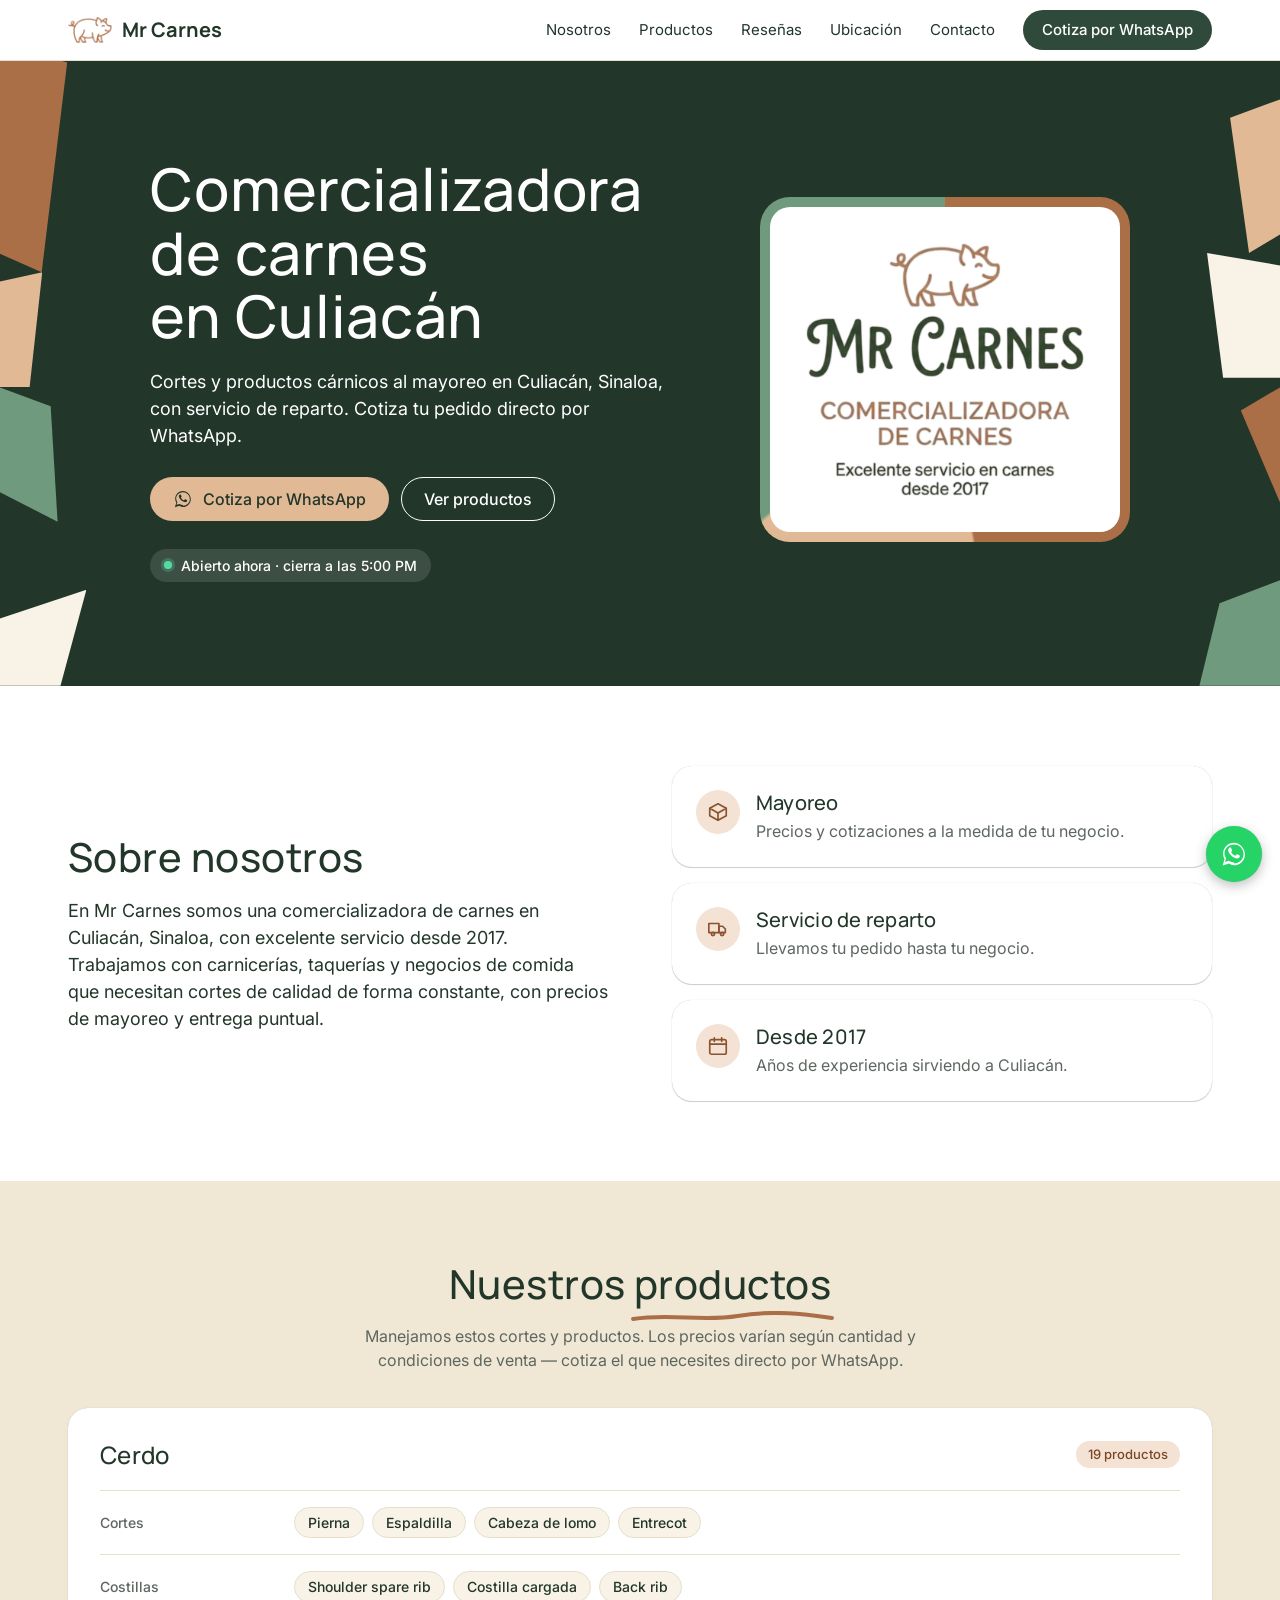
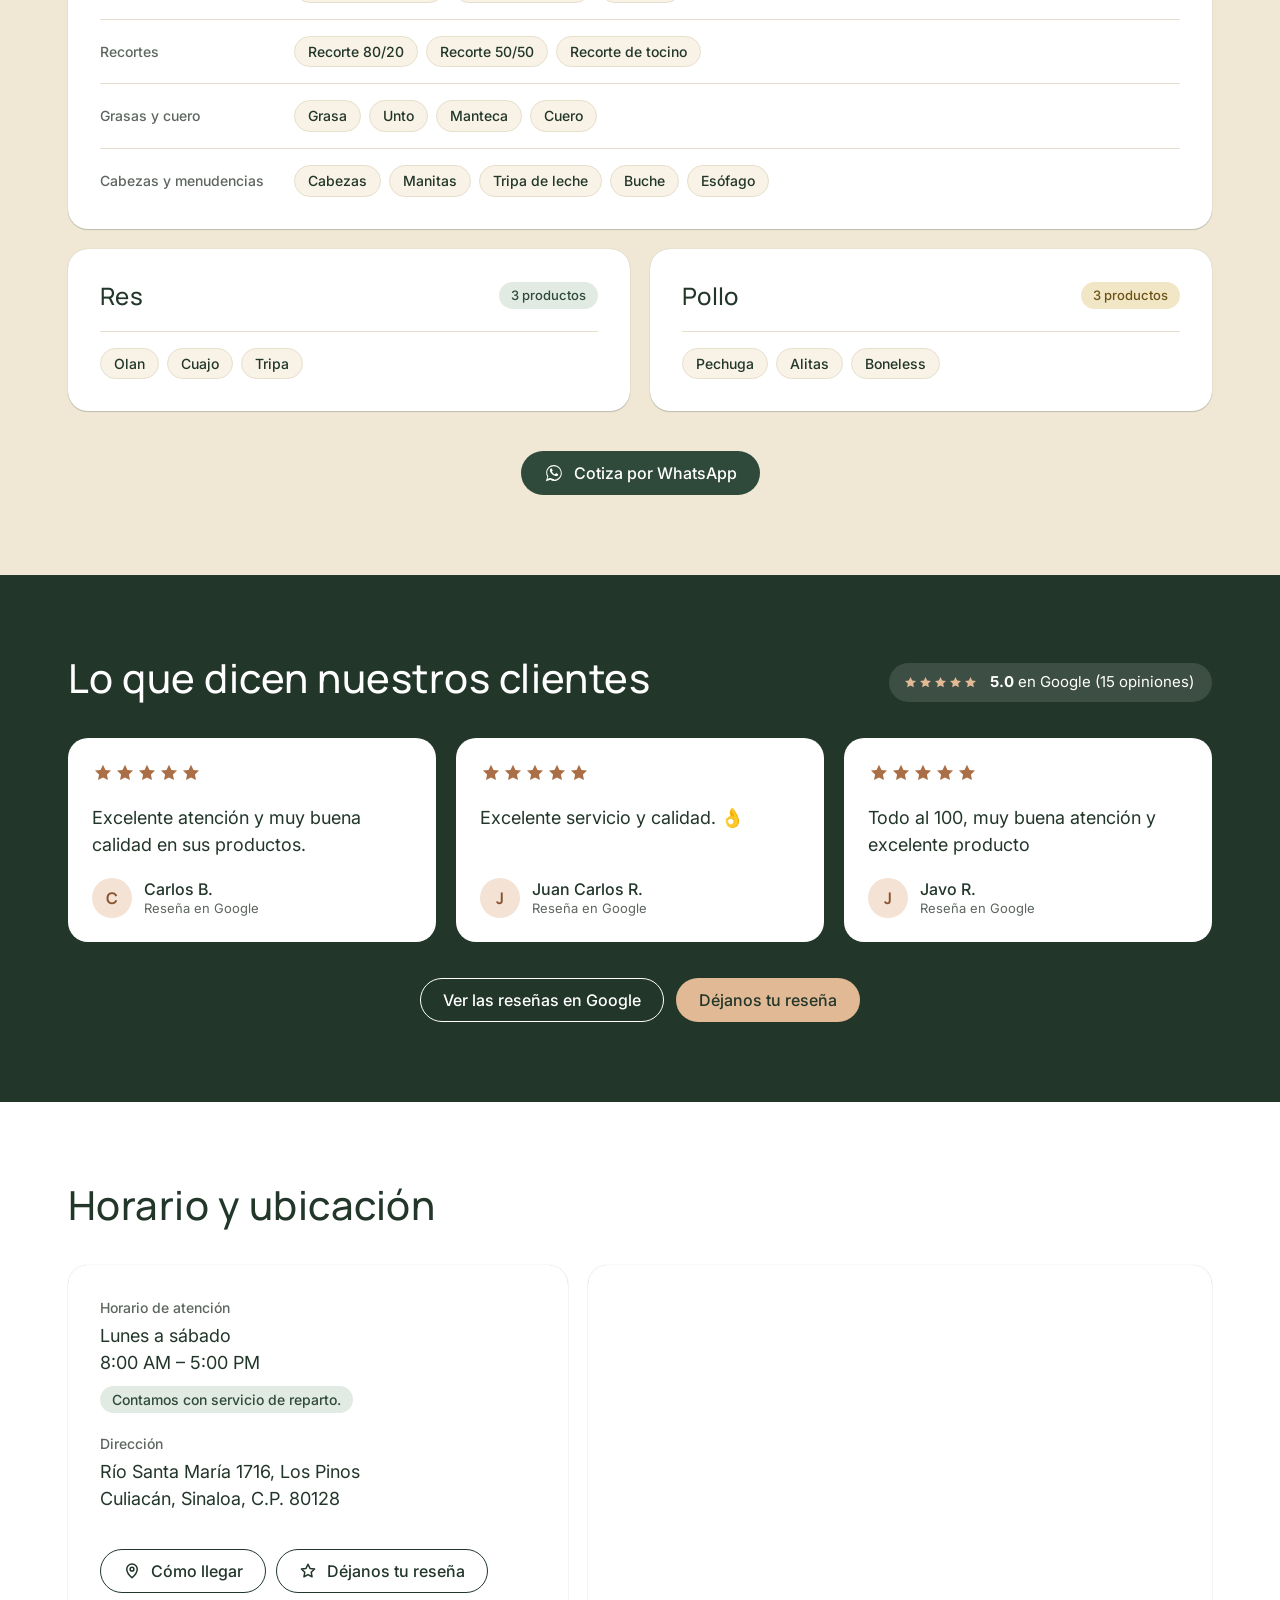
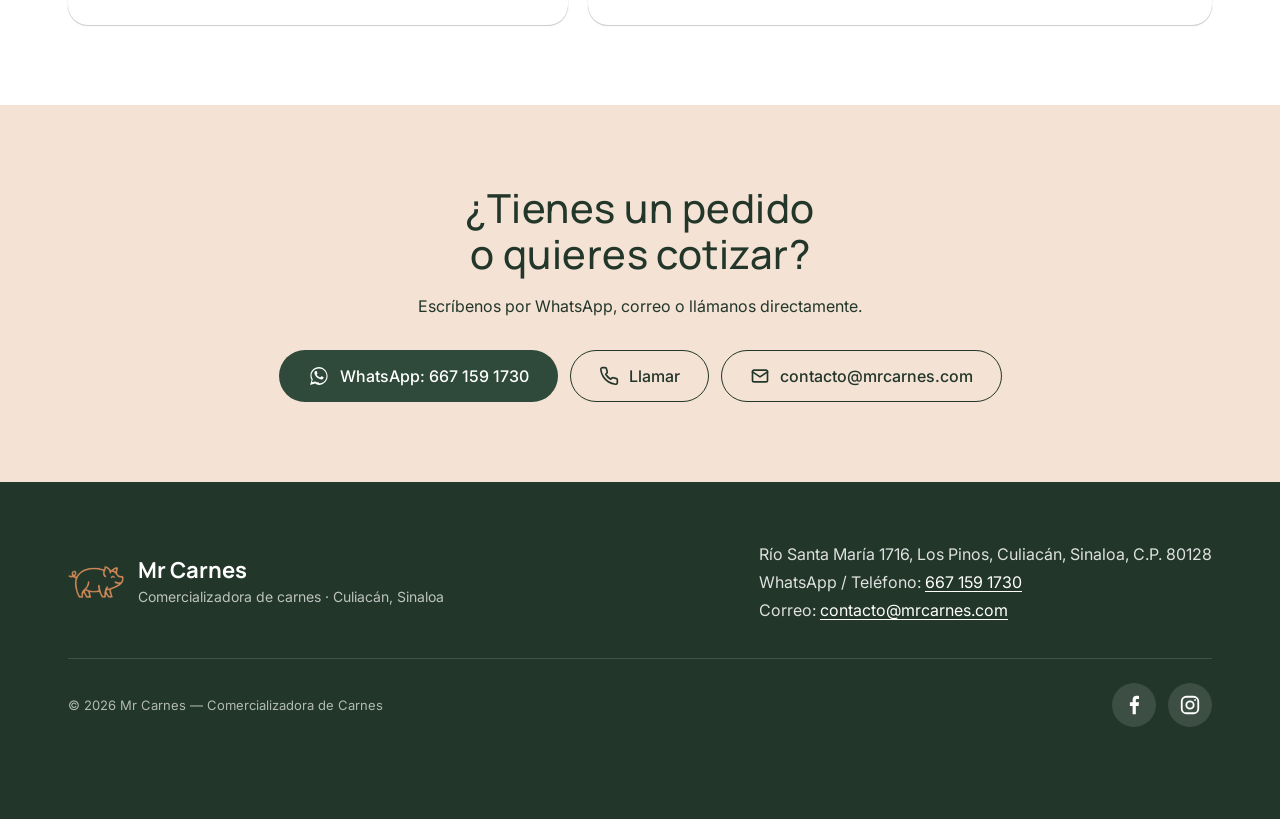
==== commit fca6425a: "Rediseña el sitio con estructura tipo Atlassian y paleta de la marca - Hero verde oscuro con confeti" ====
--- a/index.html
+++ b/index.html
@@ -5,7 +5,7 @@
 <meta name="viewport" content="width=device-width, initial-scale=1.0" />
 <title>Carnes al mayoreo en Culiacán | Mr Carnes — Cerdo, Res y Pollo</title>
 <meta name="description" content="Mr Carnes, comercializadora de carnes al mayoreo en Culiacán, Sinaloa. Cerdo, res y pollo con servicio de reparto. Cotiza por WhatsApp. Desde 2017." />
-<meta name="theme-color" content="#f8f3e6" />
+<meta name="theme-color" content="#ffffff" />
 <link rel="canonical" href="https://mrcarnes.com/" />
 <link rel="icon" type="image/png" href="assets/favicon.png" />
 <meta property="og:type" content="website" />
@@ -50,7 +50,7 @@
 <link rel="preload" as="image" href="assets/logo-completo.webp" />
 <link rel="preconnect" href="https://fonts.googleapis.com" />
 <link rel="preconnect" href="https://fonts.gstatic.com" crossorigin />
-<link href="https://fonts.googleapis.com/css2?family=Bricolage+Grotesque:wght@600;800&family=DM+Sans:wght@400;500;700&display=swap" rel="stylesheet" />
+<link href="https://fonts.googleapis.com/css2?family=Inter:wght@400;500;700&family=Manrope:wght@400;500;700&display=swap" rel="stylesheet" />
 <link rel="stylesheet" href="styles.css" />
 </head>
 <body>
@@ -65,6 +65,7 @@
     <symbol id="i-correo" viewBox="0 0 24 24"><rect x="3" y="5" width="18" height="14" rx="2"/><path d="m3 7 9 6 9-6"/></symbol>
     <symbol id="i-ruta" viewBox="0 0 24 24"><path d="M12 21s-7-6.2-7-11.5A7 7 0 0 1 19 9.5C19 14.8 12 21 12 21z"/><circle cx="12" cy="9.5" r="2.5"/></symbol>
     <symbol id="i-estrella" viewBox="0 0 24 24"><path d="m12 3 2.7 5.6 6.1.8-4.5 4.2 1.1 6.1L12 16.8 6.6 19.7l1.1-6.1L3.2 9.4l6.1-.8L12 3z"/></symbol>
+    <symbol id="i-cinco-estrellas" viewBox="0 0 120 24"><use href="#i-estrella" x="0" width="24" height="24"/><use href="#i-estrella" x="24" width="24" height="24"/><use href="#i-estrella" x="48" width="24" height="24"/><use href="#i-estrella" x="72" width="24" height="24"/><use href="#i-estrella" x="96" width="24" height="24"/></symbol>
   </defs>
 </svg>
 
@@ -86,9 +87,10 @@
     <nav class="nav" id="nav" aria-label="Principal">
       <a href="#nosotros">Nosotros</a>
       <a href="#productos">Productos</a>
+      <a href="#resenas">Reseñas</a>
       <a href="#ubicacion">Ubicación</a>
       <a href="#contacto">Contacto</a>
-      <a href="https://wa.me/526671591730?text=Hola%2C%20quiero%20cotizar%20productos%20de%20Mr%20Carnes" target="_blank" rel="noopener" class="boton boton-whatsapp nav-cta">Cotiza por WhatsApp</a>
+      <a href="https://wa.me/526671591730?text=Hola%2C%20quiero%20cotizar%20productos%20de%20Mr%20Carnes" target="_blank" rel="noopener" class="boton boton-primario nav-cta">Cotiza por WhatsApp</a>
     </nav>
   </div>
 </header>
@@ -96,21 +98,24 @@
 <main id="contenido">
 
   <section id="inicio" class="hero">
+    <div class="confeti confeti-movil" aria-hidden="true"><span></span><span></span><span></span><span></span><span></span><span></span></div>
+    <div class="confeti confeti-escritorio" aria-hidden="true"><span></span><span></span><span></span><span></span><span></span><span></span><span></span><span></span></div>
     <div class="contenedor hero-interior">
       <div class="hero-texto">
-        <p class="hero-tagline">Excelente servicio en carnes desde 2017</p>
         <h1>Comercializadora de carnes en Culiacán</h1>
         <p class="hero-descripcion">Cortes y productos cárnicos al mayoreo en Culiacán, Sinaloa, con servicio de reparto. Cotiza tu pedido directo por WhatsApp.</p>
         <div class="hero-botones">
-          <a href="https://wa.me/526671591730?text=Hola%2C%20quiero%20cotizar%20productos%20de%20Mr%20Carnes" target="_blank" rel="noopener" class="boton boton-whatsapp">
+          <a href="https://wa.me/526671591730?text=Hola%2C%20quiero%20cotizar%20productos%20de%20Mr%20Carnes" target="_blank" rel="noopener" class="boton boton-primario">
             <svg width="20" height="20" fill="currentColor" aria-hidden="true"><use href="#i-wa"/></svg>Cotiza por WhatsApp
           </a>
           <a href="#productos" class="boton boton-secundario">Ver productos</a>
         </div>
         <p class="estado-horario" id="estadoHorario" hidden><span class="punto" aria-hidden="true"></span><span id="estadoTexto"></span></p>
       </div>
-      <div class="hero-logo-card">
-        <img src="assets/logo-completo.webp" alt="Mr Carnes — Comercializadora de Carnes. Excelente servicio en carnes desde 2017" width="760" height="695" />
+      <div class="hero-logo">
+        <div class="hero-logo-card">
+          <img src="assets/logo-completo.webp" alt="Mr Carnes — Comercializadora de Carnes. Excelente servicio en carnes desde 2017" width="760" height="695" />
+        </div>
       </div>
     </div>
   </section>
@@ -118,7 +123,6 @@
   <section id="nosotros" class="seccion">
     <div class="contenedor nosotros-grid">
       <div class="nosotros-texto">
-        <p class="etiqueta">Quiénes somos</p>
         <h2>Sobre nosotros</h2>
         <p class="seccion-texto">
           En Mr Carnes somos una comercializadora de carnes en Culiacán, Sinaloa, con
@@ -146,52 +150,74 @@
 
   <section id="productos" class="seccion seccion-alterna">
     <div class="contenedor">
-      <div class="seccion-cabecera">
-        <p class="etiqueta">Catálogo</p>
-        <h2>Nuestros productos</h2>
+      <div class="seccion-cabecera seccion-cabecera-centro">
+        <h2>Nuestros <span class="subrayado">productos</span></h2>
         <p class="seccion-texto">
           Manejamos estos cortes y productos. Los precios varían según cantidad y
           condiciones de venta — cotiza el que necesites directo por WhatsApp.
         </p>
       </div>
       <div class="catalogo">
-        <article class="categoria">
+        <article class="categoria categoria-cerdo">
           <header class="categoria-cab"><h3>Cerdo</h3><span class="cuenta"></span></header>
-          <!-- Lista editable: agrega o quita un <li> por cada corte. El contador se actualiza solo. -->
-          <ul class="chips">
-            <li>Pierna</li>
-            <li>Espaldilla</li>
-            <li>Cabeza de lomo</li>
-            <li>Entrecot</li>
-            <li>Cabezas</li>
-            <li>Manitas</li>
-            <li>Tripa de leche</li>
-            <li>Buche</li>
-            <li>Esófago</li>
-            <li>Recorte 80/20</li>
-            <li>Recorte de tocino</li>
-            <li>Recorte 50/50</li>
-            <li>Grasa</li>
-            <li>Cuero</li>
-            <li>Unto</li>
-            <li>Shoulder spare rib</li>
-            <li>Costilla cargada</li>
-            <li>Back rib</li>
-            <li>Manteca</li>
-          </ul>
+          <!-- Lista editable: agrega o quita un <li> dentro del grupo que corresponda. El contador se actualiza solo. -->
+          <div class="subgrupo">
+            <h4>Cortes</h4>
+            <ul class="chips">
+              <li>Pierna</li>
+              <li>Espaldilla</li>
+              <li>Cabeza de lomo</li>
+              <li>Entrecot</li>
+            </ul>
+          </div>
+          <div class="subgrupo">
+            <h4>Costillas</h4>
+            <ul class="chips">
+              <li>Shoulder spare rib</li>
+              <li>Costilla cargada</li>
+              <li>Back rib</li>
+            </ul>
+          </div>
+          <div class="subgrupo">
+            <h4>Recortes</h4>
+            <ul class="chips">
+              <li>Recorte 80/20</li>
+              <li>Recorte 50/50</li>
+              <li>Recorte de tocino</li>
+            </ul>
+          </div>
+          <div class="subgrupo">
+            <h4>Grasas y cuero</h4>
+            <ul class="chips">
+              <li>Grasa</li>
+              <li>Unto</li>
+              <li>Manteca</li>
+              <li>Cuero</li>
+            </ul>
+          </div>
+          <div class="subgrupo">
+            <h4>Cabezas y menudencias</h4>
+            <ul class="chips">
+              <li>Cabezas</li>
+              <li>Manitas</li>
+              <li>Tripa de leche</li>
+              <li>Buche</li>
+              <li>Esófago</li>
+            </ul>
+          </div>
         </article>
         <div class="categoria-lado">
-          <article class="categoria">
+          <article class="categoria categoria-res">
             <header class="categoria-cab"><h3>Res</h3><span class="cuenta"></span></header>
-            <ul class="chips">
+            <ul class="chips chips-solo">
               <li>Olan</li>
               <li>Cuajo</li>
               <li>Tripa</li>
             </ul>
           </article>
-          <article class="categoria">
+          <article class="categoria categoria-pollo">
             <header class="categoria-cab"><h3>Pollo</h3><span class="cuenta"></span></header>
-            <ul class="chips">
+            <ul class="chips chips-solo">
               <li>Pechuga</li>
               <li>Alitas</li>
               <li>Boneless</li>
@@ -200,9 +226,52 @@
         </div>
       </div>
       <div class="productos-cta">
-        <a href="https://wa.me/526671591730?text=Hola%2C%20quiero%20cotizar%20productos%20de%20Mr%20Carnes" target="_blank" rel="noopener" class="boton boton-whatsapp">
+        <a href="https://wa.me/526671591730?text=Hola%2C%20quiero%20cotizar%20productos%20de%20Mr%20Carnes" target="_blank" rel="noopener" class="boton boton-primario">
           <svg width="20" height="20" fill="currentColor" aria-hidden="true"><use href="#i-wa"/></svg>Cotiza por WhatsApp
         </a>
+      </div>
+    </div>
+  </section>
+
+  <section id="resenas" class="seccion seccion-resenas">
+    <div class="contenedor">
+      <!-- Reseñas copiadas de la ficha de Google Maps el 27 de octubre de 2026 (solo se ven 3 sin iniciar sesión). Para sumar otra, duplica un <figure class="resena">. Actualiza la calificación y el total de opiniones cuando cambien. -->
+      <div class="resenas-cabecera">
+        <h2>Lo que dicen nuestros clientes</h2>
+        <p class="resenas-resumen">
+          <svg class="estrellas" width="90" height="18" fill="currentColor" role="img" aria-label="5 de 5 estrellas"><use href="#i-cinco-estrellas"/></svg>
+          <span><strong>5.0</strong> en Google (15 opiniones)</span>
+        </p>
+      </div>
+      <div class="resenas-grid">
+        <figure class="resena">
+          <svg class="estrellas" width="90" height="18" fill="currentColor" role="img" aria-label="5 de 5 estrellas"><use href="#i-cinco-estrellas"/></svg>
+          <blockquote><p>Excelente atención y muy buena calidad en sus productos.</p></blockquote>
+          <figcaption>
+            <span class="resena-inicial" aria-hidden="true">C</span>
+            <span><span class="resena-nombre">Carlos B.</span><span class="resena-fuente">Reseña en Google</span></span>
+          </figcaption>
+        </figure>
+        <figure class="resena">
+          <svg class="estrellas" width="90" height="18" fill="currentColor" role="img" aria-label="5 de 5 estrellas"><use href="#i-cinco-estrellas"/></svg>
+          <blockquote><p>Excelente servicio y calidad. 👌</p></blockquote>
+          <figcaption>
+            <span class="resena-inicial" aria-hidden="true">J</span>
+            <span><span class="resena-nombre">Juan Carlos R.</span><span class="resena-fuente">Reseña en Google</span></span>
+          </figcaption>
+        </figure>
+        <figure class="resena">
+          <svg class="estrellas" width="90" height="18" fill="currentColor" role="img" aria-label="5 de 5 estrellas"><use href="#i-cinco-estrellas"/></svg>
+          <blockquote><p>Todo al 100, muy buena atención y excelente producto</p></blockquote>
+          <figcaption>
+            <span class="resena-inicial" aria-hidden="true">J</span>
+            <span><span class="resena-nombre">Javo R.</span><span class="resena-fuente">Reseña en Google</span></span>
+          </figcaption>
+        </figure>
+      </div>
+      <div class="resenas-cta">
+        <a href="https://www.google.com/maps/place/?q=place_id:ChIJV40PADTRvIYRp5NQW2xfBAs" target="_blank" rel="noopener" class="boton boton-secundario">Ver las reseñas en Google</a>
+        <a href="https://g.page/r/CaeTUFtsXwQLECE/review" target="_blank" rel="noopener" class="boton boton-primario">Déjanos tu reseña</a>
       </div>
     </div>
   </section>
@@ -210,7 +279,6 @@
   <section id="ubicacion" class="seccion">
     <div class="contenedor">
       <div class="seccion-cabecera">
-        <p class="etiqueta">Visítanos</p>
         <h2>Horario y ubicación</h2>
       </div>
       <div class="ubicacion-grid">
@@ -249,17 +317,16 @@
   <section id="contacto" class="seccion seccion-contacto">
     <div class="contenedor">
       <div class="cta-card">
-        <p class="etiqueta etiqueta-clara">Contacto</p>
         <h2>¿Tienes un pedido o quieres cotizar?</h2>
         <p class="cta-texto">Escríbenos por WhatsApp, correo o llámanos directamente.</p>
         <div class="contacto-botones">
-          <a href="https://wa.me/526671591730?text=Hola%2C%20quiero%20cotizar%20productos%20de%20Mr%20Carnes" target="_blank" rel="noopener" class="boton boton-whatsapp boton-grande">
+          <a href="https://wa.me/526671591730?text=Hola%2C%20quiero%20cotizar%20productos%20de%20Mr%20Carnes" target="_blank" rel="noopener" class="boton boton-primario boton-grande">
             <svg width="22" height="22" fill="currentColor" aria-hidden="true"><use href="#i-wa"/></svg>WhatsApp: 667 159 1730
           </a>
-          <a href="tel:+526671591730" class="boton boton-claro boton-grande">
+          <a href="tel:+526671591730" class="boton boton-contorno boton-grande">
             <svg width="20" height="20" fill="none" stroke="currentColor" stroke-width="2" stroke-linecap="round" stroke-linejoin="round" aria-hidden="true"><use href="#i-telefono"/></svg>Llamar
           </a>
-          <a href="mailto:contacto@mrcarnes.com" class="boton boton-claro boton-grande">
+          <a href="mailto:contacto@mrcarnes.com" class="boton boton-contorno boton-grande">
             <svg width="20" height="20" fill="none" stroke="currentColor" stroke-width="2" stroke-linecap="round" stroke-linejoin="round" aria-hidden="true"><use href="#i-correo"/></svg>contacto@mrcarnes.com
           </a>
         </div>
--- a/styles.css
+++ b/styles.css
@@ -1,20 +1,26 @@
 :root {
   --verde: #2f4a3a;
-  --verde-oscuro: #22362a;
+  --verde-hover: #22362a;
+  --verde-claro: #e1eae3;
+  --tinta: #22362a;
+  --texto-suave: #5d665f;
+  --blanco: #ffffff;
+  --crema: #f8f3e6;
+  --arena-fondo: #f0e8d5;
+  --linea: #e6dfcc;
   --terracota: #ab6f47;
   --terracota-texto: #8a5330;
-  --crema: #f8f3e6;
-  --crema-alterna: #f0e8d5;
-  --texto: #27302a;
-  --texto-suave: #5d665f;
-  --blanco: #ffffff;
-  --linea: #e6dfcc;
+  --terracota-claro: #f4e2d4;
+  --arena: #e2b995;
+  --arena-hover: #d6a97f;
+  --salvia: #6f9a7e;
   --whatsapp: #25d366;
-  --whatsapp-oscuro: #1ebe5a;
-  --sombra: 0 1px 2px rgba(0, 0, 0, 0.04), 0 2px 14px rgba(34, 54, 42, 0.07);
+  --whatsapp-hover: #1ebe5a;
+  --confeti: conic-gradient(var(--terracota) 170deg, var(--arena) 171deg, var(--arena) 230deg, var(--salvia) 231deg, var(--salvia) 360deg);
+  --sombra: rgba(34, 54, 42, 0.28) 0 0 1px 0, rgba(34, 54, 42, 0.22) 0 1px 1px 0;
   --radio: 20px;
-  --fuente-titulo: "Bricolage Grotesque", "Avenir Next", "Trebuchet MS", system-ui, sans-serif;
-  --fuente: "DM Sans", system-ui, -apple-system, "Segoe UI", Roboto, sans-serif;
+  --fuente-titulo: "Manrope", ui-sans-serif, system-ui, -apple-system, "Segoe UI", Roboto, sans-serif;
+  --fuente: "Inter", ui-sans-serif, system-ui, -apple-system, "Segoe UI", Roboto, sans-serif;
 }
 
 * {
@@ -31,9 +37,9 @@
   margin: 0;
   font-family: var(--fuente);
   font-size: 16px;
-  color: var(--texto);
-  background: var(--crema);
-  line-height: 1.6;
+  color: var(--tinta);
+  background: var(--blanco);
+  line-height: 1.5;
   -webkit-font-smoothing: antialiased;
 }
 
@@ -47,37 +53,39 @@
 }
 
 section[id] {
-  scroll-margin-top: 76px;
+  scroll-margin-top: 68px;
 }
 
 :focus-visible {
-  outline: 3px solid var(--terracota-texto);
+  outline: 3px solid var(--verde);
   outline-offset: 3px;
 }
 
 .contenedor {
   width: 100%;
-  max-width: 1120px;
+  max-width: 1200px;
   margin: 0 auto;
   padding: 0 20px;
 }
 
 h1, h2, h3 {
   font-family: var(--fuente-titulo);
-  color: var(--verde-oscuro);
-  line-height: 1.12;
-  letter-spacing: -0.01em;
+  font-weight: 500;
+  color: var(--tinta);
+  line-height: 1.2;
+  letter-spacing: 0.012em;
   text-wrap: balance;
   margin: 0;
 }
 
 h2 {
-  font-size: clamp(1.7rem, 3.6vw, 2.4rem);
-  font-weight: 800;
+  font-size: clamp(1.75rem, 3.6vw, 2.5rem);
+  line-height: 1.17;
 }
 
 h3 {
-  font-weight: 600;
+  font-size: 1.25rem;
+  line-height: 1.25;
 }
 
 .saltar {
@@ -85,7 +93,7 @@
   left: 12px;
   top: -60px;
   z-index: 300;
-  background: var(--verde-oscuro);
+  background: var(--tinta);
   color: var(--blanco);
   padding: 10px 16px;
   border-radius: 10px;
@@ -103,64 +111,50 @@
   align-items: center;
   justify-content: center;
   gap: 10px;
-  padding: 0.85em 1.5em;
+  min-height: 44px;
+  padding: 10px 22px;
   border-radius: 999px;
+  border: 1px solid transparent;
   font-family: var(--fuente);
   font-size: 1rem;
-  font-weight: 700;
-  line-height: 1.2;
+  font-weight: 500;
+  line-height: 1.25;
   text-decoration: none;
-  border: none;
   cursor: pointer;
-  transition: transform 0.15s ease, box-shadow 0.15s ease, background-color 0.15s ease;
-}
-
-.boton:hover {
-  transform: translateY(-1px);
-}
-
-.boton-whatsapp {
-  background: var(--whatsapp);
-  color: #0c2a18;
-  box-shadow: var(--sombra);
-}
-
-.boton-whatsapp:hover {
-  background: var(--whatsapp-oscuro);
+  transition: background-color 0.15s ease, color 0.15s ease, border-color 0.15s ease;
+}
+
+.boton-primario {
+  background: var(--verde);
+  color: var(--blanco);
+}
+
+.boton-primario:hover {
+  background: var(--verde-hover);
 }
 
 .boton-secundario {
-  background: var(--blanco);
-  color: var(--verde-oscuro);
-  box-shadow: var(--sombra);
+  background: transparent;
+  color: var(--blanco);
+  border-color: var(--blanco);
+}
+
+.boton-secundario:hover {
+  background: rgba(255, 255, 255, 0.14);
 }
 
 .boton-contorno {
   background: transparent;
-  color: var(--verde-oscuro);
-  border: 2px solid var(--verde);
-  padding: 0.6em 1.25em;
-  font-size: 0.95rem;
+  color: var(--tinta);
+  border-color: var(--tinta);
 }
 
 .boton-contorno:hover {
-  background: var(--verde);
-  color: var(--blanco);
-}
-
-.boton-claro {
-  background: rgba(255, 255, 255, 0.12);
-  color: var(--blanco);
-  border: 1px solid rgba(255, 255, 255, 0.3);
-}
-
-.boton-claro:hover {
-  background: rgba(255, 255, 255, 0.22);
+  background: var(--crema);
 }
 
 .boton-grande {
-  padding: 1em 1.8em;
-  font-size: 1.02rem;
+  padding: 14px 28px;
 }
 
 /* Encabezado */
@@ -169,9 +163,7 @@
   position: sticky;
   top: 0;
   z-index: 100;
-  background: rgba(248, 243, 230, 0.9);
-  backdrop-filter: saturate(180%) blur(10px);
-  -webkit-backdrop-filter: saturate(180%) blur(10px);
+  background: var(--blanco);
   border-bottom: 1px solid var(--linea);
 }
 
@@ -179,7 +171,7 @@
   display: flex;
   align-items: center;
   justify-content: space-between;
-  height: 68px;
+  height: 60px;
 }
 
 .marca {
@@ -196,9 +188,9 @@
 
 .marca-texto {
   font-family: var(--fuente-titulo);
-  font-weight: 800;
-  font-size: 1.3rem;
-  color: var(--verde-oscuro);
+  font-weight: 700;
+  font-size: 1.25rem;
+  color: var(--tinta);
 }
 
 .nav {
@@ -209,18 +201,19 @@
 
 .nav a {
   text-decoration: none;
-  color: var(--texto);
-  font-weight: 500;
+  color: var(--tinta);
+  font-size: 0.9375rem;
 }
 
 .nav a:not(.boton):hover {
-  color: var(--terracota-texto);
+  text-decoration: underline;
+  text-underline-offset: 5px;
 }
 
 .nav .nav-cta {
-  color: #0c2a18;
-  padding: 0.6em 1.2em;
-  font-size: 0.95rem;
+  color: var(--blanco);
+  min-height: 40px;
+  padding: 8px 18px;
 }
 
 .menu-boton {
@@ -240,7 +233,7 @@
 .menu-boton span {
   display: block;
   height: 2px;
-  background: var(--verde-oscuro);
+  background: var(--tinta);
   border-radius: 2px;
 }
 
@@ -250,35 +243,108 @@
   align-items: flex-start;
   gap: 18px;
   position: absolute;
-  top: 68px;
+  top: 60px;
   left: 0;
   right: 0;
-  background: var(--crema);
+  background: var(--blanco);
   padding: 22px 20px 26px;
   border-bottom: 1px solid var(--linea);
-  box-shadow: 0 12px 24px rgba(34, 54, 42, 0.08);
+  box-shadow: rgba(34, 54, 42, 0.16) 0 12px 24px;
 }
 
 /* Inicio */
 
 .hero {
-  padding: 36px 0 52px;
+  --u: clamp(8px, 1.5vw, 20px);
+  position: relative;
+  overflow: hidden;
+  background: var(--tinta);
+  color: var(--blanco);
+  padding: 64px 0 56px;
+}
+
+.hero :focus-visible {
+  outline-color: var(--blanco);
 }
 
 .hero-interior {
+  position: relative;
+  z-index: 1;
   display: grid;
-  gap: 28px;
-  justify-items: center;
-  text-align: center;
+  gap: 44px;
+}
+
+.hero h1 {
+  color: var(--blanco);
+  font-size: clamp(2rem, 4.6vw, 4rem);
+  line-height: 1.08;
+  margin-bottom: 20px;
+  overflow-wrap: break-word;
+}
+
+.hero-descripcion {
+  max-width: 48ch;
+  margin: 0 0 28px;
+  font-size: 1.125rem;
+  color: var(--blanco);
+}
+
+.hero-botones {
+  display: flex;
+  flex-wrap: wrap;
+  gap: 12px;
+}
+
+.hero .boton-primario {
+  background: var(--arena);
+  color: var(--tinta);
+}
+
+.hero .boton-primario:hover {
+  background: var(--arena-hover);
+}
+
+.estado-horario {
+  display: inline-flex;
+  align-items: center;
+  gap: 9px;
+  margin: 28px 0 0;
+  padding: 6px 14px;
+  border-radius: 999px;
+  background: rgba(255, 255, 255, 0.12);
+  font-size: 0.875rem;
+  font-weight: 500;
+  color: var(--blanco);
+}
+
+.estado-horario[hidden] {
+  display: none;
+}
+
+.estado-horario .punto {
+  width: 8px;
+  height: 8px;
+  border-radius: 50%;
+  background: #57d9a3;
+  box-shadow: 0 0 0 3px rgba(87, 217, 163, 0.25);
+}
+
+.estado-horario.cerrado .punto {
+  background: #9fa2a8;
+  box-shadow: 0 0 0 3px rgba(159, 162, 168, 0.25);
+}
+
+.hero-logo {
+  width: min(100%, 340px);
+  padding: 10px;
+  border-radius: 30px;
+  background: var(--confeti);
 }
 
 .hero-logo-card {
-  order: -1;
-  width: min(250px, 68%);
   background: var(--blanco);
-  border-radius: 26px;
-  padding: 18px;
-  box-shadow: var(--sombra);
+  border-radius: var(--radio);
+  padding: 22px;
 }
 
 .hero-logo-card img {
@@ -286,100 +352,133 @@
   height: auto;
 }
 
-.hero-tagline {
-  margin: 0 0 12px;
-  text-transform: uppercase;
-  letter-spacing: 0.1em;
-  font-size: 0.8rem;
-  font-weight: 700;
-  color: var(--terracota-texto);
-}
-
-.hero h1 {
-  font-size: clamp(2.1rem, 8vw, 3.7rem);
-  font-weight: 800;
-  margin-bottom: 16px;
-}
-
-.hero-descripcion {
-  max-width: 52ch;
-  margin: 0 auto 26px;
-  font-size: 1.08rem;
-  color: var(--texto-suave);
-}
-
-.hero-botones {
-  display: flex;
-  flex-wrap: wrap;
-  gap: 12px;
-  justify-content: center;
-}
-
-.estado-horario {
-  display: inline-flex;
-  align-items: center;
-  gap: 9px;
-  margin: 22px 0 0;
-  padding: 7px 14px;
-  border-radius: 999px;
-  background: var(--blanco);
-  box-shadow: var(--sombra);
-  font-size: 0.9rem;
-  font-weight: 500;
-  color: var(--texto);
-}
-
-.estado-horario[hidden] {
+/* Confeti geométrico: marco decorativo del hero */
+
+.confeti {
+  position: absolute;
+  inset: 0;
+  pointer-events: none;
+}
+
+.confeti span {
+  position: absolute;
+  display: block;
+}
+
+.confeti-escritorio {
   display: none;
 }
 
-.estado-horario .punto {
-  width: 10px;
-  height: 10px;
-  border-radius: 50%;
-  background: #1fa855;
-  box-shadow: 0 0 0 4px rgba(31, 168, 85, 0.18);
-}
-
-.estado-horario.cerrado .punto {
-  background: #a39b88;
-  box-shadow: 0 0 0 4px rgba(163, 155, 136, 0.2);
+.confeti-movil span:nth-child(1) {
+  background: var(--terracota);
+  left: 0;
+  top: 0;
+  width: 34%;
+  height: 14px;
+  clip-path: polygon(0 0, 100% 0, 90% 100%, 0 100%);
+}
+
+.confeti-movil span:nth-child(2) {
+  background: var(--arena);
+  left: 30%;
+  top: 0;
+  width: 20%;
+  height: 24px;
+  clip-path: polygon(0 0, 100% 0, 72% 100%, 10% 100%);
+}
+
+.confeti-movil span:nth-child(3) {
+  background: var(--salvia);
+  left: 47%;
+  top: 0;
+  width: 26%;
+  height: 12px;
+  clip-path: polygon(8% 0, 100% 0, 100% 100%, 0 100%);
+}
+
+.confeti-movil span:nth-child(4) {
+  background: var(--crema);
+  right: 0;
+  top: 0;
+  width: 24%;
+  height: 20px;
+  clip-path: polygon(0 0, 100% 0, 100% 100%, 22% 100%);
+}
+
+.confeti-movil span:nth-child(5) {
+  background: var(--terracota);
+  right: 0;
+  bottom: 0;
+  width: 72px;
+  height: 48px;
+  clip-path: polygon(100% 0, 30% 26%, 0 100%, 100% 100%);
+}
+
+.confeti-movil span:nth-child(6) {
+  background: var(--arena);
+  left: 0;
+  bottom: 0;
+  width: 56px;
+  height: 34px;
+  clip-path: polygon(0 0, 100% 40%, 80% 100%, 0 100%);
 }
 
 /* Secciones */
 
 .seccion {
-  padding: 56px 0;
+  padding: 64px 0;
 }
 
 .seccion-alterna {
-  background: var(--crema-alterna);
-}
-
-.etiqueta {
-  margin: 0 0 10px;
-  text-transform: uppercase;
-  letter-spacing: 0.1em;
-  font-size: 0.78rem;
-  font-weight: 700;
-  color: var(--terracota-texto);
+  background: var(--arena-fondo);
 }
 
 .seccion-cabecera {
-  margin-bottom: 28px;
+  margin-bottom: 36px;
+}
+
+.seccion-cabecera-centro {
+  text-align: center;
+}
+
+.seccion-cabecera-centro .seccion-texto {
+  margin-left: auto;
+  margin-right: auto;
 }
 
 .seccion-texto {
-  margin: 14px 0 0;
+  margin: 16px 0 0;
   max-width: 60ch;
   color: var(--texto-suave);
 }
 
+/* Subrayado amarillo hecho a mano, solo en el título de productos */
+
+.subrayado {
+  position: relative;
+  white-space: nowrap;
+}
+
+.subrayado::after {
+  content: "";
+  position: absolute;
+  left: -2%;
+  right: -2%;
+  bottom: -0.3em;
+  height: 0.3em;
+  background: url("data:image/svg+xml,%3Csvg xmlns='http://www.w3.org/2000/svg' viewBox='0 0 200 12' preserveAspectRatio='none'%3E%3Cpath d='M3 8 C 40 2, 70 11, 105 5 S 170 3, 197 7' fill='none' stroke='%23ab6f47' stroke-width='4' stroke-linecap='round' vector-effect='non-scaling-stroke'/%3E%3C/svg%3E") center / 100% 100% no-repeat;
+}
+
 /* Nosotros */
 
 .nosotros-grid {
   display: grid;
-  gap: 28px;
+  gap: 32px;
+}
+
+.nosotros-texto .seccion-texto {
+  font-size: 1.125rem;
+  color: var(--tinta);
 }
 
 .rasgos {
@@ -387,7 +486,7 @@
   margin: 0;
   padding: 0;
   display: grid;
-  gap: 14px;
+  gap: 16px;
 }
 
 .rasgos li {
@@ -395,26 +494,25 @@
   gap: 16px;
   align-items: flex-start;
   background: var(--blanco);
-  border-radius: 18px;
-  padding: 18px 20px;
+  border-radius: var(--radio);
+  padding: 24px;
   box-shadow: var(--sombra);
 }
 
 .rasgo-icono {
   flex: none;
-  width: 46px;
-  height: 46px;
+  width: 44px;
+  height: 44px;
   border-radius: 50%;
   display: flex;
   align-items: center;
   justify-content: center;
-  background: var(--crema-alterna);
+  background: var(--terracota-claro);
   color: var(--terracota-texto);
 }
 
 .rasgos h3 {
-  font-size: 1.08rem;
-  margin-bottom: 2px;
+  margin-bottom: 4px;
 }
 
 .rasgos p {
@@ -426,36 +524,76 @@
 
 .catalogo {
   display: grid;
-  gap: 18px;
+  gap: 20px;
 }
 
 .categoria-lado {
   display: grid;
-  gap: 18px;
-  align-content: start;
+  gap: 20px;
 }
 
 .categoria {
   background: var(--blanco);
-  border-radius: 22px;
-  padding: 22px;
+  border-radius: var(--radio);
+  padding: 24px;
   box-shadow: var(--sombra);
 }
 
 .categoria-cab {
   display: flex;
   justify-content: space-between;
-  align-items: baseline;
+  align-items: center;
   gap: 12px;
-  margin-bottom: 16px;
+  margin-bottom: 20px;
 }
 
 .categoria-cab h3 {
-  font-size: 1.45rem;
+  font-size: 1.5rem;
 }
 
 .cuenta {
-  font-size: 0.85rem;
+  padding: 4px 12px;
+  border-radius: 999px;
+  background: var(--crema);
+  color: var(--texto-suave);
+  font-size: 0.8125rem;
+  font-weight: 500;
+  white-space: nowrap;
+}
+
+.categoria-cerdo .cuenta {
+  background: var(--terracota-claro);
+  color: #7a4726;
+}
+
+.categoria-res .cuenta {
+  background: var(--verde-claro);
+  color: var(--verde);
+}
+
+.categoria-pollo .cuenta {
+  background: #f1e6c6;
+  color: #6a5316;
+}
+
+.subgrupo {
+  display: grid;
+  gap: 10px;
+  padding: 16px 0;
+  border-top: 1px solid var(--linea);
+}
+
+.subgrupo:last-child {
+  padding-bottom: 0;
+}
+
+.subgrupo h4 {
+  margin: 0;
+  padding-top: 6px;
+  font-family: var(--fuente);
+  font-size: 0.875rem;
+  font-weight: 500;
+  line-height: 1.4;
   color: var(--texto-suave);
 }
 
@@ -466,37 +604,43 @@
   display: flex;
   flex-wrap: wrap;
   gap: 8px;
+}
+
+.chips-solo {
+  padding-top: 16px;
+  border-top: 1px solid var(--linea);
 }
 
 .chips li {
   background: var(--crema);
   border: 1px solid var(--linea);
   border-radius: 999px;
-  padding: 7px 14px;
-  font-size: 0.92rem;
+  padding: 5px 13px;
+  font-size: 0.875rem;
   font-weight: 500;
+  line-height: 1.4;
 }
 
 .productos-cta {
   text-align: center;
-  margin-top: 32px;
+  margin-top: 40px;
 }
 
 /* Ubicación */
 
 .ubicacion-grid {
   display: grid;
-  gap: 18px;
+  gap: 20px;
 }
 
 .ubicacion-info {
   background: var(--blanco);
-  border-radius: 22px;
-  padding: 26px;
+  border-radius: var(--radio);
+  padding: 24px;
   box-shadow: var(--sombra);
   display: flex;
   flex-direction: column;
-  gap: 22px;
+  gap: 24px;
 }
 
 .datos {
@@ -506,23 +650,26 @@
 }
 
 .datos dt {
-  text-transform: uppercase;
-  letter-spacing: 0.1em;
-  font-size: 0.75rem;
-  font-weight: 700;
-  color: var(--terracota-texto);
+  font-size: 0.875rem;
+  font-weight: 500;
+  color: var(--texto-suave);
   margin-bottom: 4px;
 }
 
 .datos dd {
   margin: 0;
-  font-size: 1.05rem;
+  font-size: 1.125rem;
 }
 
 .ubicacion-nota {
   display: inline-block;
-  margin-top: 6px;
-  color: var(--terracota-texto);
+  margin-top: 10px;
+  padding: 3px 12px;
+  border-radius: 999px;
+  background: var(--verde-claro);
+  color: var(--verde);
+  font-size: 0.875rem;
+  font-weight: 500;
 }
 
 .ubicacion-botones {
@@ -533,7 +680,7 @@
 }
 
 .ubicacion-mapa {
-  border-radius: 22px;
+  border-radius: var(--radio);
   overflow: hidden;
   box-shadow: var(--sombra);
   min-height: 300px;
@@ -550,50 +697,18 @@
 /* Contacto */
 
 .seccion-contacto {
-  padding-top: 24px;
-}
-
-.cta-card {
-  position: relative;
-  overflow: hidden;
-  background: var(--verde-oscuro);
-  color: var(--blanco);
-  border-radius: 28px;
-  padding: 40px 22px;
+  background: var(--terracota-claro);
   text-align: center;
 }
 
-.cta-card::after {
-  content: "";
-  position: absolute;
-  right: -30px;
-  bottom: -18px;
-  width: 260px;
-  height: 148px;
-  background: url("assets/marca.png") no-repeat center / contain;
-  opacity: 0.1;
-  pointer-events: none;
-}
-
-.cta-card > * {
-  position: relative;
-  z-index: 1;
-}
-
 .cta-card h2 {
-  color: var(--blanco);
   max-width: 22ch;
   margin: 0 auto;
 }
 
-.etiqueta-clara {
-  color: #e2b995;
-}
-
 .cta-texto {
-  margin: 14px auto 28px;
+  margin: 16px auto 32px;
   max-width: 48ch;
-  color: rgba(255, 255, 255, 0.82);
 }
 
 .contacto-botones {
@@ -603,17 +718,20 @@
   justify-content: center;
 }
 
-.cta-card :focus-visible,
+.seccion-contacto .boton-contorno:hover {
+  background: rgba(255, 255, 255, 0.55);
+}
+
+/* Pie */
+
+.pie {
+  background: var(--tinta);
+  color: rgba(255, 255, 255, 0.85);
+  padding: 56px 0 92px;
+}
+
 .pie :focus-visible {
   outline-color: var(--blanco);
-}
-
-/* Pie */
-
-.pie {
-  background: var(--verde-oscuro);
-  color: rgba(255, 255, 255, 0.85);
-  padding: 44px 0 30px;
 }
 
 .pie-grid {
@@ -636,15 +754,15 @@
 .pie-nombre {
   margin: 0;
   font-family: var(--fuente-titulo);
-  font-weight: 800;
-  font-size: 1.4rem;
+  font-weight: 700;
+  font-size: 1.375rem;
   color: var(--blanco);
   line-height: 1.1;
 }
 
 .pie-lema {
   margin: 4px 0 0;
-  font-size: 0.9rem;
+  font-size: 0.875rem;
   color: rgba(255, 255, 255, 0.7);
 }
 
@@ -664,14 +782,14 @@
   justify-content: space-between;
   align-items: center;
   gap: 16px;
-  margin-top: 28px;
-  padding-top: 22px;
+  margin-top: 32px;
+  padding-top: 24px;
   border-top: 1px solid rgba(255, 255, 255, 0.14);
 }
 
 .pie-copyright {
   margin: 0;
-  font-size: 0.85rem;
+  font-size: 0.8125rem;
   color: rgba(255, 255, 255, 0.65);
 }
 
@@ -703,20 +821,31 @@
   right: 18px;
   bottom: 18px;
   z-index: 200;
-  width: 58px;
-  height: 58px;
+  width: 56px;
+  height: 56px;
   border-radius: 50%;
   background: var(--whatsapp);
   color: var(--blanco);
   display: flex;
   align-items: center;
   justify-content: center;
-  box-shadow: 0 6px 18px rgba(0, 0, 0, 0.25);
+  box-shadow: rgba(34, 54, 42, 0.3) 0 4px 12px, rgba(34, 54, 42, 0.25) 0 0 1px;
   text-decoration: none;
+  transition: background-color 0.15s ease;
 }
 
 .whatsapp-flotante:hover {
-  background: var(--whatsapp-oscuro);
+  background: var(--whatsapp-hover);
+}
+
+.whatsapp-flotante:focus-visible {
+  outline-color: var(--tinta);
+}
+
+@media (max-width: 479px) {
+  .hero-botones .boton {
+    flex: 1 1 100%;
+  }
 }
 
 /* Escritorio */
@@ -735,40 +864,110 @@
   }
 
   .hero {
-    padding: 72px 0 88px;
+    padding: 96px 0 104px;
+  }
+
+  .hero .contenedor {
+    padding-inline: calc(var(--u) * 4.5 + 24px);
   }
 
   .hero-interior {
-    grid-template-columns: 1.15fr 0.85fr;
-    gap: 64px;
-    justify-items: stretch;
+    grid-template-columns: 1.2fr 0.8fr;
+    gap: 56px;
     align-items: center;
-    text-align: left;
+  }
+
+  .hero-logo {
+    justify-self: center;
+    width: min(100%, 420px);
   }
 
   .hero-logo-card {
-    order: 0;
-    width: 100%;
-    max-width: 430px;
-    justify-self: center;
     padding: 30px;
-    border-radius: 32px;
-  }
-
-  .hero-descripcion {
-    margin-left: 0;
-  }
-
-  .hero-botones {
-    justify-content: flex-start;
+  }
+
+  .confeti-movil {
+    display: none;
+  }
+
+  .confeti-escritorio {
+    display: block;
+  }
+
+  .confeti-escritorio span:nth-child(1) {
+    background: var(--terracota);
+    left: 0;
+    top: calc(var(--u) * -1);
+    width: calc(var(--u) * 3.5);
+    height: calc(var(--u) * 12);
+    clip-path: polygon(0 0, 100% 9%, 62% 100%, 0 92%);
+  }
+
+  .confeti-escritorio span:nth-child(2) {
+    background: var(--arena);
+    left: 0;
+    top: calc(var(--u) * 11);
+    width: calc(var(--u) * 2.2);
+    height: calc(var(--u) * 6);
+    clip-path: polygon(0 8%, 100% 0, 70% 100%, 0 100%);
+  }
+
+  .confeti-escritorio span:nth-child(3) {
+    background: var(--salvia);
+    left: 0;
+    top: calc(var(--u) * 17);
+    width: calc(var(--u) * 3);
+    height: calc(var(--u) * 7);
+    clip-path: polygon(0 0, 88% 14%, 100% 100%, 0 78%);
+  }
+
+  .confeti-escritorio span:nth-child(4) {
+    background: var(--crema);
+    left: 0;
+    bottom: 0;
+    width: calc(var(--u) * 4.5);
+    height: calc(var(--u) * 5);
+    clip-path: polygon(0 30%, 100% 0, 70% 100%, 0 100%);
+  }
+
+  .confeti-escritorio span:nth-child(5) {
+    background: var(--arena);
+    right: 0;
+    top: calc(var(--u) * 2);
+    width: calc(var(--u) * 2.6);
+    height: calc(var(--u) * 8);
+    clip-path: polygon(100% 0, 0 12%, 38% 100%, 100% 88%);
+  }
+
+  .confeti-escritorio span:nth-child(6) {
+    background: var(--crema);
+    right: 0;
+    top: calc(var(--u) * 10);
+    width: calc(var(--u) * 3.8);
+    height: calc(var(--u) * 6.5);
+    clip-path: polygon(100% 10%, 0 0, 22% 100%, 100% 100%);
+  }
+
+  .confeti-escritorio span:nth-child(7) {
+    background: var(--terracota);
+    right: 0;
+    top: calc(var(--u) * 17);
+    width: calc(var(--u) * 2.4);
+    height: calc(var(--u) * 6);
+    clip-path: polygon(100% 0, 15% 20%, 100% 100%);
+  }
+
+  .confeti-escritorio span:nth-child(8) {
+    background: var(--salvia);
+    right: 0;
+    bottom: 0;
+    width: calc(var(--u) * 4.2);
+    height: calc(var(--u) * 5.5);
+    clip-path: polygon(100% 0, 25% 22%, 0 100%, 100% 100%);
   }
 
   .seccion {
-    padding: 88px 0;
-  }
-
-  .seccion-contacto {
-    padding-top: 32px;
+    padding: 80px 0;
   }
 
   .nosotros-grid {
@@ -777,19 +976,22 @@
     align-items: center;
   }
 
-  .catalogo {
-    grid-template-columns: 1.5fr 1fr;
-    gap: 20px;
+  .categoria {
+    padding: 32px;
+  }
+
+  .categoria-lado {
+    grid-template-columns: 1fr 1fr;
+  }
+
+  .subgrupo {
+    grid-template-columns: 170px 1fr;
+    gap: 24px;
     align-items: start;
-  }
-
-  .categoria {
-    padding: 28px;
   }
 
   .ubicacion-grid {
     grid-template-columns: 1fr 1.25fr;
-    gap: 20px;
   }
 
   .ubicacion-info {
@@ -798,10 +1000,6 @@
 
   .ubicacion-mapa {
     min-height: 360px;
-  }
-
-  .cta-card {
-    padding: 64px 48px;
   }
 
   .pie-grid {
@@ -813,3 +1011,148 @@
     justify-self: end;
   }
 }
+
+/* Reseñas */
+
+.seccion-resenas {
+  background: var(--tinta);
+  color: var(--blanco);
+}
+
+.seccion-resenas :focus-visible {
+  outline-color: var(--blanco);
+}
+
+.seccion-resenas h2 {
+  color: var(--blanco);
+}
+
+.resenas-cabecera {
+  display: grid;
+  gap: 20px;
+  margin-bottom: 36px;
+}
+
+.resenas-resumen {
+  display: inline-flex;
+  align-items: center;
+  gap: 12px;
+  width: fit-content;
+  margin: 0;
+  padding: 8px 18px 8px 14px;
+  white-space: nowrap;
+  border-radius: 999px;
+  background: rgba(255, 255, 255, 0.12);
+  font-size: 0.9375rem;
+}
+
+.estrellas {
+  display: block;
+  flex: none;
+}
+
+.resenas-resumen .estrellas {
+  width: 75px;
+  height: 15px;
+  color: var(--arena);
+}
+
+.resenas-grid {
+  display: grid;
+  gap: 20px;
+}
+
+.resena {
+  margin: 0;
+  display: flex;
+  flex-direction: column;
+  gap: 20px;
+  padding: 24px;
+  border-radius: var(--radio);
+  background: var(--blanco);
+  color: var(--tinta);
+}
+
+.resena .estrellas {
+  width: 110px;
+  height: 22px;
+  color: var(--terracota);
+}
+
+.resena blockquote {
+  margin: 0;
+  flex: 1;
+}
+
+.resena blockquote p {
+  margin: 0;
+  font-size: 1.125rem;
+  line-height: 1.5;
+}
+
+.resena figcaption {
+  display: flex;
+  align-items: center;
+  gap: 12px;
+}
+
+.resena-inicial {
+  flex: none;
+  width: 40px;
+  height: 40px;
+  border-radius: 50%;
+  display: flex;
+  align-items: center;
+  justify-content: center;
+  background: var(--terracota-claro);
+  color: var(--terracota-texto);
+  font-family: var(--fuente-titulo);
+  font-weight: 700;
+}
+
+.resena-nombre {
+  display: block;
+  font-weight: 500;
+  line-height: 1.3;
+}
+
+.resena-fuente {
+  display: block;
+  font-size: 0.8125rem;
+  line-height: 1.3;
+  color: var(--texto-suave);
+}
+
+.resenas-cta {
+  display: flex;
+  flex-wrap: wrap;
+  gap: 12px;
+  justify-content: center;
+  margin-top: 36px;
+}
+
+.seccion-resenas .boton-primario {
+  background: var(--arena);
+  color: var(--tinta);
+}
+
+.seccion-resenas .boton-primario:hover {
+  background: var(--arena-hover);
+}
+
+@media (max-width: 479px) {
+  .resenas-cta .boton {
+    flex: 1 1 100%;
+  }
+}
+
+@media (min-width: 860px) {
+  .resenas-cabecera {
+    grid-template-columns: 1fr auto;
+    align-items: end;
+  }
+
+  .resenas-grid {
+    grid-template-columns: repeat(3, 1fr);
+  }
+}
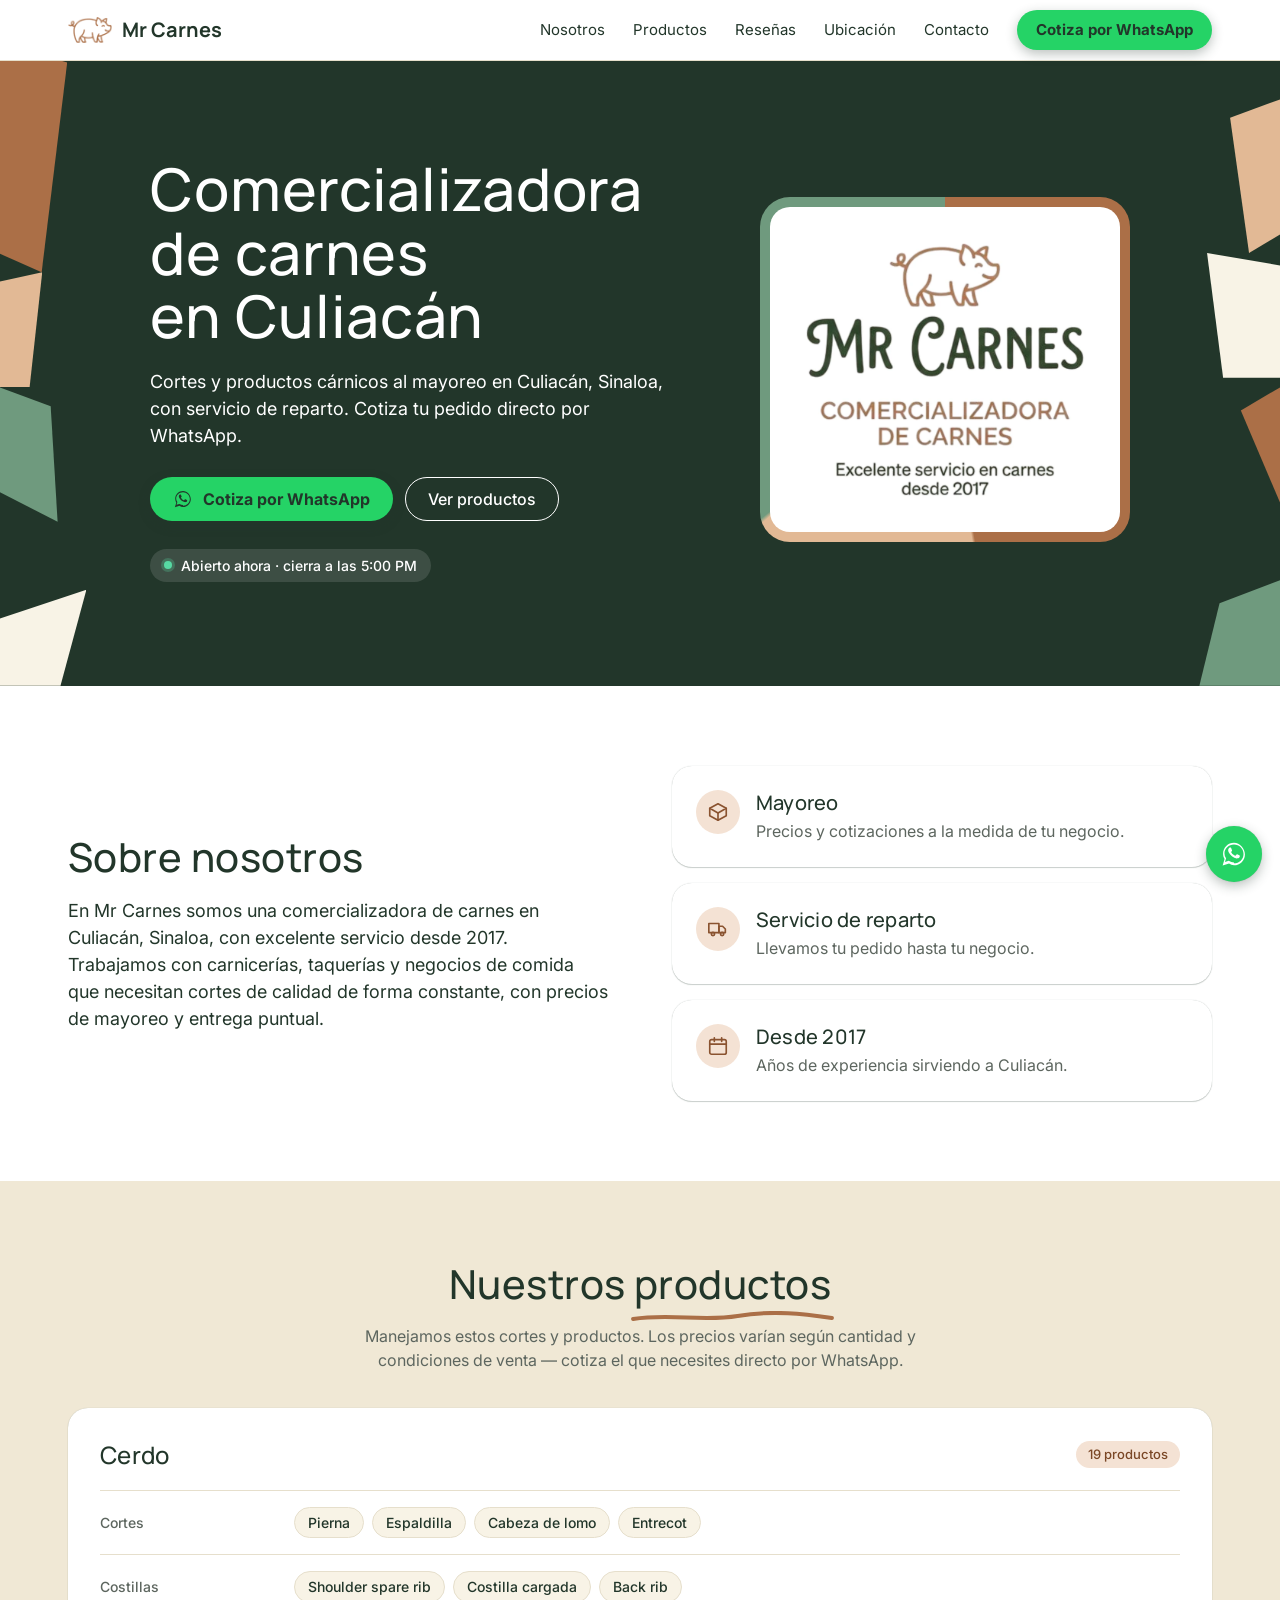
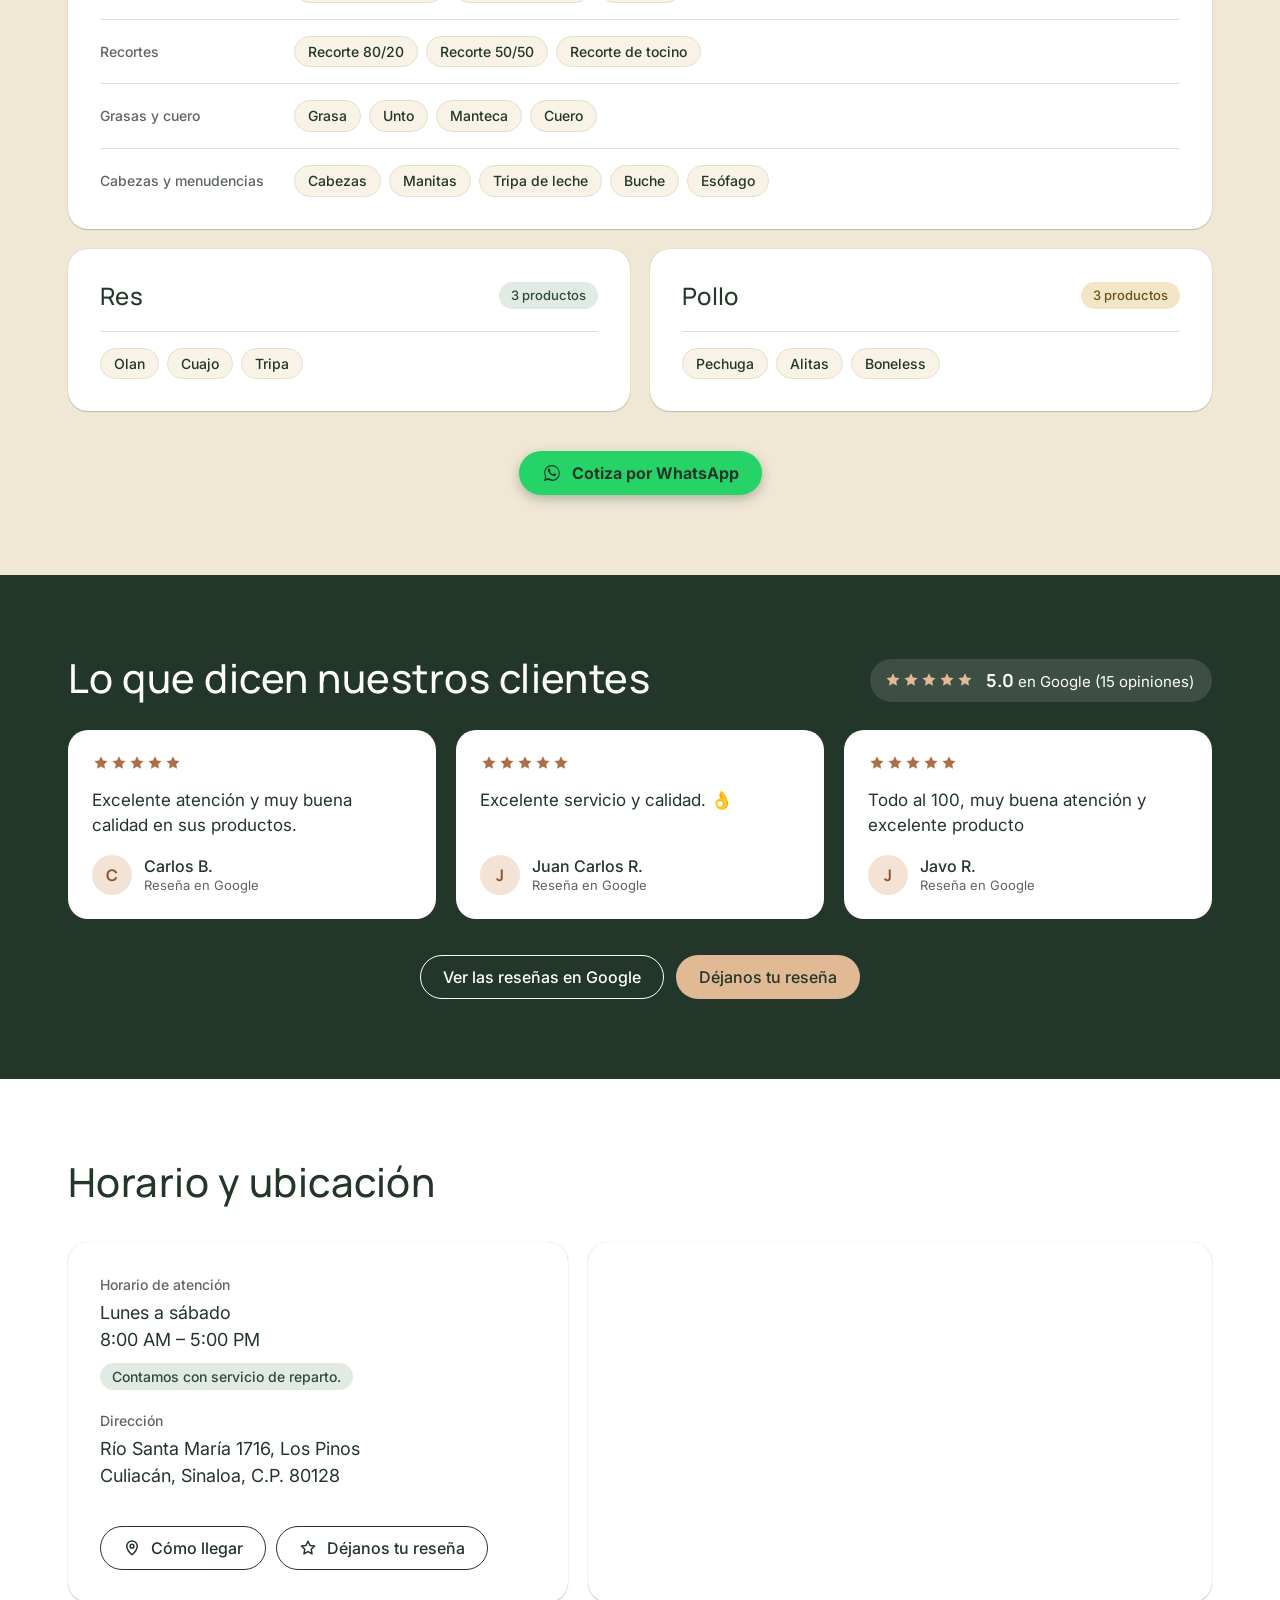
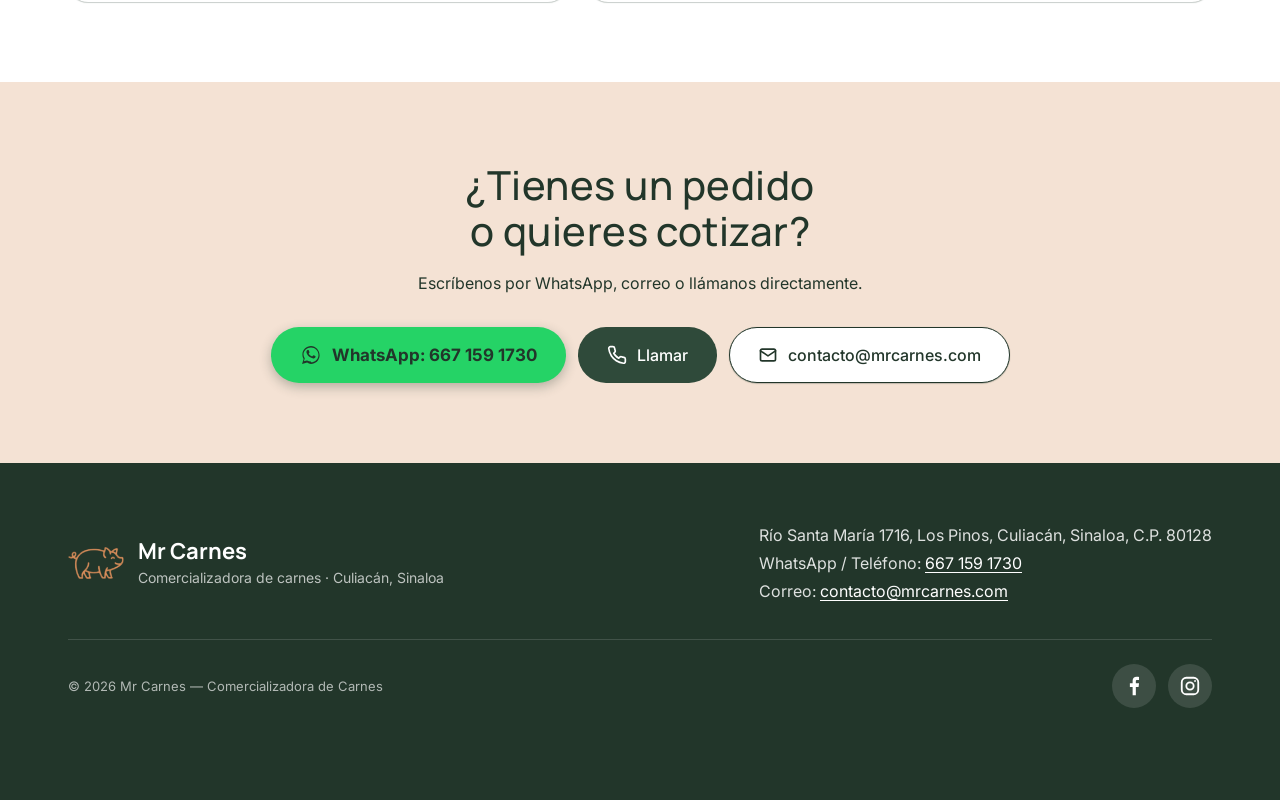
==== commit 4fa56441: "Ajusta la versión móvil: botones de contacto, reseñas, WhatsApp y logo - Botones "Cotiza por WhatsAp" ====
--- a/index.html
+++ b/index.html
@@ -90,7 +90,7 @@
       <a href="#resenas">Reseñas</a>
       <a href="#ubicacion">Ubicación</a>
       <a href="#contacto">Contacto</a>
-      <a href="https://wa.me/526671591730?text=Hola%2C%20quiero%20cotizar%20productos%20de%20Mr%20Carnes" target="_blank" rel="noopener" class="boton boton-primario nav-cta">Cotiza por WhatsApp</a>
+      <a href="https://wa.me/526671591730?text=Hola%2C%20quiero%20cotizar%20productos%20de%20Mr%20Carnes" target="_blank" rel="noopener" class="boton boton-whatsapp nav-cta">Cotiza por WhatsApp</a>
     </nav>
   </div>
 </header>
@@ -105,7 +105,7 @@
         <h1>Comercializadora de carnes en Culiacán</h1>
         <p class="hero-descripcion">Cortes y productos cárnicos al mayoreo en Culiacán, Sinaloa, con servicio de reparto. Cotiza tu pedido directo por WhatsApp.</p>
         <div class="hero-botones">
-          <a href="https://wa.me/526671591730?text=Hola%2C%20quiero%20cotizar%20productos%20de%20Mr%20Carnes" target="_blank" rel="noopener" class="boton boton-primario">
+          <a href="https://wa.me/526671591730?text=Hola%2C%20quiero%20cotizar%20productos%20de%20Mr%20Carnes" target="_blank" rel="noopener" class="boton boton-whatsapp">
             <svg width="20" height="20" fill="currentColor" aria-hidden="true"><use href="#i-wa"/></svg>Cotiza por WhatsApp
           </a>
           <a href="#productos" class="boton boton-secundario">Ver productos</a>
@@ -226,7 +226,7 @@
         </div>
       </div>
       <div class="productos-cta">
-        <a href="https://wa.me/526671591730?text=Hola%2C%20quiero%20cotizar%20productos%20de%20Mr%20Carnes" target="_blank" rel="noopener" class="boton boton-primario">
+        <a href="https://wa.me/526671591730?text=Hola%2C%20quiero%20cotizar%20productos%20de%20Mr%20Carnes" target="_blank" rel="noopener" class="boton boton-whatsapp">
           <svg width="20" height="20" fill="currentColor" aria-hidden="true"><use href="#i-wa"/></svg>Cotiza por WhatsApp
         </a>
       </div>
@@ -320,10 +320,10 @@
         <h2>¿Tienes un pedido o quieres cotizar?</h2>
         <p class="cta-texto">Escríbenos por WhatsApp, correo o llámanos directamente.</p>
         <div class="contacto-botones">
-          <a href="https://wa.me/526671591730?text=Hola%2C%20quiero%20cotizar%20productos%20de%20Mr%20Carnes" target="_blank" rel="noopener" class="boton boton-primario boton-grande">
+          <a href="https://wa.me/526671591730?text=Hola%2C%20quiero%20cotizar%20productos%20de%20Mr%20Carnes" target="_blank" rel="noopener" class="boton boton-whatsapp boton-grande">
             <svg width="22" height="22" fill="currentColor" aria-hidden="true"><use href="#i-wa"/></svg>WhatsApp: 667 159 1730
           </a>
-          <a href="tel:+526671591730" class="boton boton-contorno boton-grande">
+          <a href="tel:+526671591730" class="boton boton-primario boton-grande">
             <svg width="20" height="20" fill="none" stroke="currentColor" stroke-width="2" stroke-linecap="round" stroke-linejoin="round" aria-hidden="true"><use href="#i-telefono"/></svg>Llamar
           </a>
           <a href="mailto:contacto@mrcarnes.com" class="boton boton-contorno boton-grande">
--- a/styles.css
+++ b/styles.css
@@ -133,6 +133,18 @@
   background: var(--verde-hover);
 }
 
+/* Cotizar por WhatsApp: el botón que más se quiere destacar, en el verde de WhatsApp */
+.boton-whatsapp {
+  background: var(--whatsapp);
+  color: var(--tinta);
+  font-weight: 700;
+  box-shadow: rgba(34, 54, 42, 0.3) 0 4px 12px;
+}
+
+.boton-whatsapp:hover {
+  background: var(--whatsapp-hover);
+}
+
 .boton-secundario {
   background: transparent;
   color: var(--blanco);
@@ -211,7 +223,6 @@
 }
 
 .nav .nav-cta {
-  color: var(--blanco);
   min-height: 40px;
   padding: 8px 18px;
 }
@@ -235,6 +246,22 @@
   height: 2px;
   background: var(--tinta);
   border-radius: 2px;
+}
+
+/* En celular el logo va al centro del encabezado y el menú a la derecha */
+@media (max-width: 859px) {
+  .encabezado-interior {
+    display: grid;
+    grid-template-columns: 44px 1fr 44px;
+  }
+
+  .encabezado-interior::before {
+    content: "";
+  }
+
+  .marca {
+    justify-self: center;
+  }
 }
 
 .nav.abierto {
@@ -295,15 +322,6 @@
   gap: 12px;
 }
 
-.hero .boton-primario {
-  background: var(--arena);
-  color: var(--tinta);
-}
-
-.hero .boton-primario:hover {
-  background: var(--arena-hover);
-}
-
 .estado-horario {
   display: inline-flex;
   align-items: center;
@@ -718,8 +736,28 @@
   justify-content: center;
 }
 
+/* WhatsApp es el protagonista; Llamar va en verde oscuro y el correo en blanco para que se distingan entre sí y del fondo */
+.contacto-botones .boton-whatsapp {
+  min-height: 56px;
+  font-size: 1.0625rem;
+}
+
+.seccion-contacto .boton-contorno {
+  background: var(--blanco);
+  box-shadow: var(--sombra);
+}
+
 .seccion-contacto .boton-contorno:hover {
-  background: rgba(255, 255, 255, 0.55);
+  background: var(--crema);
+}
+
+@media (max-width: 559px) {
+  .contacto-botones {
+    flex-direction: column;
+    align-items: stretch;
+    max-width: 360px;
+    margin: 0 auto;
+  }
 }
 
 /* Pie */
@@ -1029,21 +1067,29 @@
 
 .resenas-cabecera {
   display: grid;
-  gap: 20px;
-  margin-bottom: 36px;
+  justify-items: center;
+  gap: 18px;
+  margin-bottom: 28px;
+  text-align: center;
+}
+
+.resenas-cabecera h2 {
+  max-width: 15ch;
+  margin: 0;
 }
 
 .resenas-resumen {
-  display: inline-flex;
-  align-items: center;
-  gap: 12px;
-  width: fit-content;
-  margin: 0;
-  padding: 8px 18px 8px 14px;
-  white-space: nowrap;
-  border-radius: 999px;
-  background: rgba(255, 255, 255, 0.12);
+  display: flex;
+  flex-direction: column;
+  align-items: center;
+  gap: 8px;
+  margin: 0;
   font-size: 0.9375rem;
+}
+
+.resenas-resumen strong {
+  font-family: var(--fuente-titulo);
+  font-size: 1.125rem;
 }
 
 .estrellas {
@@ -1052,30 +1098,45 @@
 }
 
 .resenas-resumen .estrellas {
-  width: 75px;
-  height: 15px;
+  width: 100px;
+  height: 20px;
   color: var(--arena);
 }
 
+/* En celular las reseñas se deslizan de lado y se asoma la siguiente */
 .resenas-grid {
   display: grid;
-  gap: 20px;
+  grid-auto-flow: column;
+  grid-auto-columns: min(82%, 340px);
+  gap: 14px;
+  margin-inline: -20px;
+  padding-inline: 20px;
+  overflow-x: auto;
+  overscroll-behavior-x: contain;
+  scroll-snap-type: x mandatory;
+  scroll-padding-inline: 20px;
+  scrollbar-width: none;
+}
+
+.resenas-grid::-webkit-scrollbar {
+  display: none;
 }
 
 .resena {
   margin: 0;
   display: flex;
   flex-direction: column;
-  gap: 20px;
-  padding: 24px;
+  gap: 16px;
+  padding: 22px;
+  scroll-snap-align: start;
   border-radius: var(--radio);
   background: var(--blanco);
   color: var(--tinta);
 }
 
 .resena .estrellas {
-  width: 110px;
-  height: 22px;
+  width: 90px;
+  height: 18px;
   color: var(--terracota);
 }
 
@@ -1086,7 +1147,7 @@
 
 .resena blockquote p {
   margin: 0;
-  font-size: 1.125rem;
+  font-size: 1.0625rem;
   line-height: 1.5;
 }
 
@@ -1149,10 +1210,41 @@
 @media (min-width: 860px) {
   .resenas-cabecera {
     grid-template-columns: 1fr auto;
+    justify-items: stretch;
     align-items: end;
+    text-align: left;
+  }
+
+  .resenas-cabecera h2 {
+    max-width: none;
+  }
+
+  .resenas-resumen {
+    flex-direction: row;
+    gap: 12px;
+    padding: 8px 18px 8px 14px;
+    white-space: nowrap;
+    border-radius: 999px;
+    background: rgba(255, 255, 255, 0.12);
+  }
+
+  .resenas-resumen .estrellas {
+    width: 90px;
+    height: 18px;
   }
 
   .resenas-grid {
+    grid-auto-flow: row;
+    grid-auto-columns: auto;
     grid-template-columns: repeat(3, 1fr);
-  }
-}
+    gap: 20px;
+    margin-inline: 0;
+    padding-inline: 0;
+    overflow: visible;
+    scroll-snap-type: none;
+  }
+
+  .resena {
+    padding: 24px;
+  }
+}
